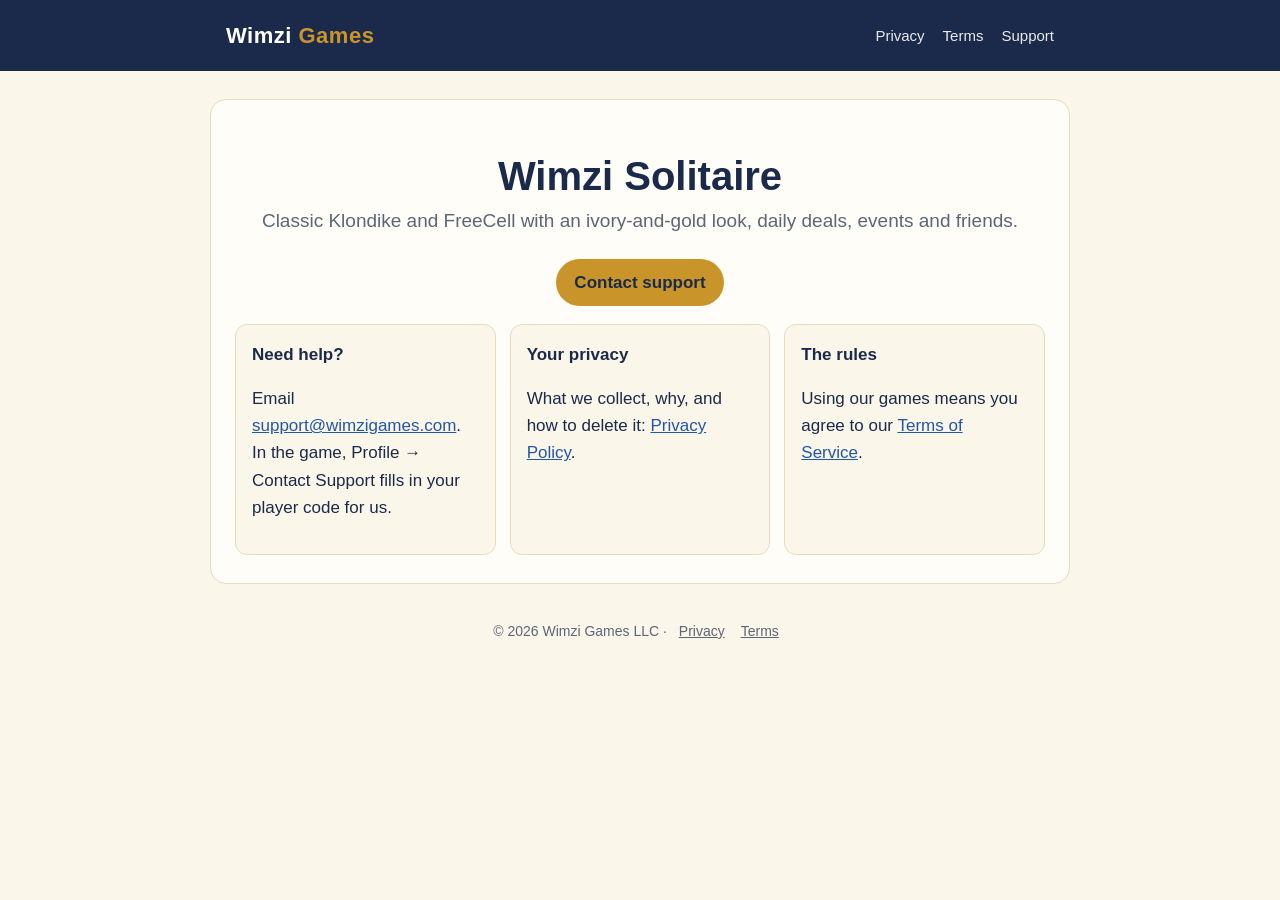
==== index.html @ 9286bd64 "Wimzi Games website" ====
<!doctype html>
<html lang="en">
<head>
<meta charset="utf-8">
<meta name="viewport" content="width=device-width, initial-scale=1">
<title>Wimzi Games</title>
<meta name="description" content="Wimzi Games makes relaxing, beautifully crafted mobile games, starting with Wimzi Solitaire.">
<link rel="stylesheet" href="/style.css">
</head>
<body>
<header><div class="wrap"><a class="brand" href="/">Wimzi <span>Games</span></a>
<nav><a href="/privacy/">Privacy</a><a href="/terms/">Terms</a><a href="mailto:support@wimzigames.com">Support</a></nav></div></header>
<main><div class="wrap">
<section class="hero">
<h1>Wimzi Solitaire</h1>
<p>Classic Klondike and FreeCell with an ivory-and-gold look, daily deals, events and friends.</p>
<a class="btn" href="mailto:support@wimzigames.com">Contact support</a>
</section>
<div class="cards">
<div class="card"><h3>Need help?</h3><p>Email <a href="mailto:support@wimzigames.com">support@wimzigames.com</a>. In the game, Profile &rarr; Contact Support fills in your player code for us.</p></div>
<div class="card"><h3>Your privacy</h3><p>What we collect, why, and how to delete it: <a href="/privacy/">Privacy Policy</a>.</p></div>
<div class="card"><h3>The rules</h3><p>Using our games means you agree to our <a href="/terms/">Terms of Service</a>.</p></div>
</div>
</div></main>
<footer>&copy; <span id="y">2026</span> Wimzi Games LLC &middot; <a href="/privacy/">Privacy</a><a href="/terms/">Terms</a></footer>
<script>document.getElementById('y').textContent=new Date().getFullYear()</script>
</body>
</html>
---- style.css ----
:root{--ivory:#fbf6ea;--card:#fffdf7;--navy:#1b2a4a;--gold:#c9952b;--muted:#5d6577;--line:#e7dcc2}
*{box-sizing:border-box}
body{margin:0;background:var(--ivory);color:var(--navy);font:17px/1.6 -apple-system,BlinkMacSystemFont,"Segoe UI",Roboto,Helvetica,Arial,sans-serif}
header{background:var(--navy);color:#fff;padding:18px 16px}
header .wrap{display:flex;align-items:center;justify-content:space-between;gap:12px;flex-wrap:wrap}
header a{color:#fff;text-decoration:none}
.brand{font-weight:800;font-size:22px;letter-spacing:.5px}
.brand span{color:var(--gold)}
nav a{margin-left:18px;font-size:15px;opacity:.9}
nav a:hover{opacity:1;text-decoration:underline}
.wrap{max-width:860px;margin:0 auto;padding:0 16px}
main .wrap{background:var(--card);border:1px solid var(--line);border-radius:16px;margin:28px auto;padding:28px 24px}
h1{font-size:32px;line-height:1.2;margin:0 0 6px}
h2{font-size:21px;margin:28px 0 8px;padding-top:12px;border-top:1px solid var(--line)}
h3{font-size:17px;margin:18px 0 4px}
.meta{color:var(--muted);font-size:14px;margin-bottom:18px}
a{color:#2456a6}
ul{padding-left:22px}
li{margin:4px 0}
.hero{text-align:center;padding:24px 0 8px}
.hero h1{font-size:40px}
.hero p{color:var(--muted);font-size:19px;margin:6px 0 22px}
.cards{display:grid;grid-template-columns:repeat(auto-fit,minmax(220px,1fr));gap:14px;margin-top:10px}
.card{border:1px solid var(--line);border-radius:12px;padding:16px;background:var(--ivory)}
.card h3{margin-top:0}
.btn{display:inline-block;background:var(--gold);color:var(--navy);font-weight:700;padding:10px 18px;border-radius:999px;text-decoration:none}
footer{text-align:center;color:var(--muted);font-size:14px;padding:8px 16px 32px}
footer a{color:var(--muted);margin:0 8px}
@media (max-width:560px){h1{font-size:26px}.hero h1{font-size:32px}nav a{margin:0 14px 0 0}main .wrap{padding:22px 16px;margin:16px 12px}}
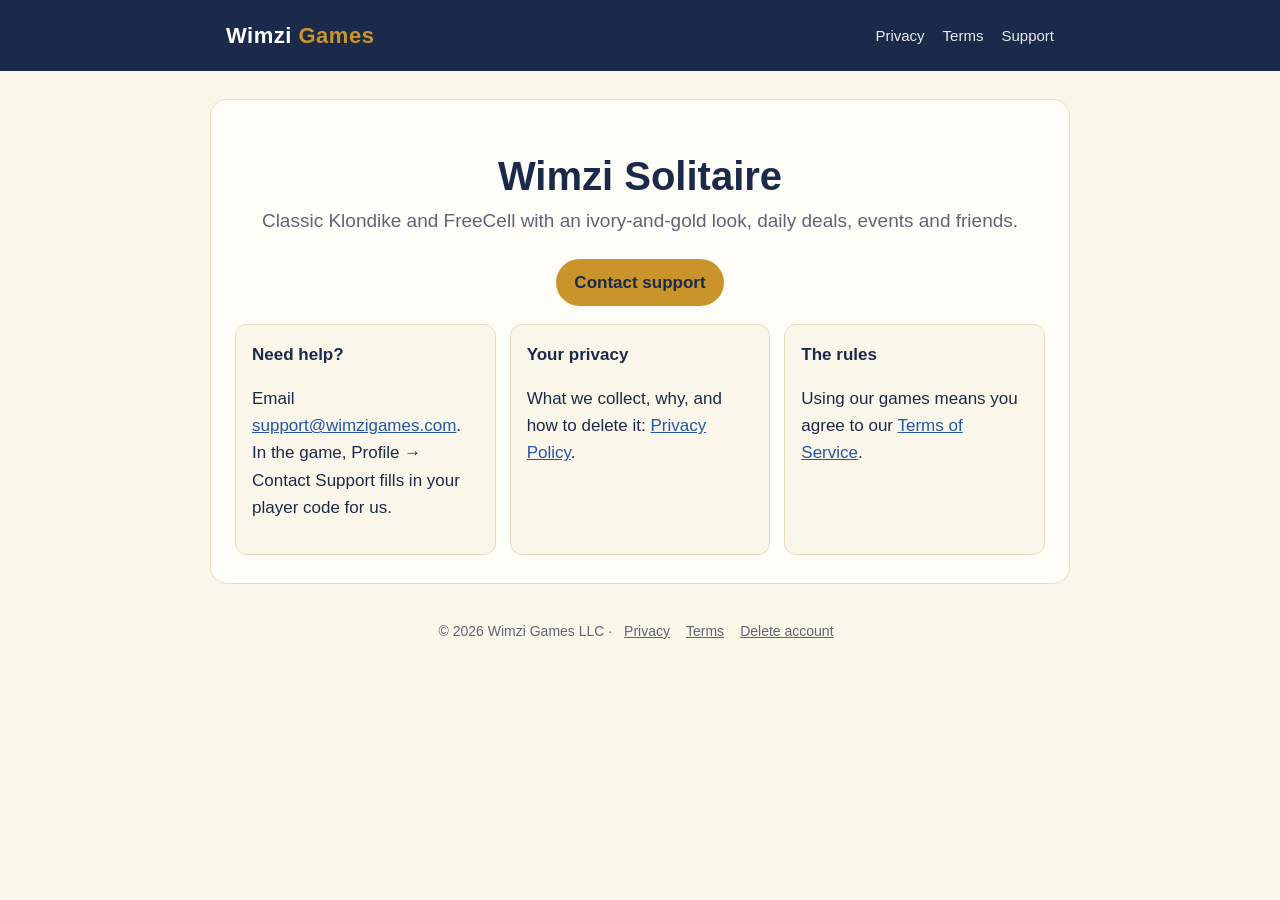
==== commit 4d8e0878: "Account deletion page; privacy policy update" ====
--- a/index.html
+++ b/index.html
@@ -22,7 +22,7 @@
 <div class="card"><h3>The rules</h3><p>Using our games means you agree to our <a href="/terms/">Terms of Service</a>.</p></div>
 </div>
 </div></main>
-<footer>&copy; <span id="y">2026</span> Wimzi Games LLC &middot; <a href="/privacy/">Privacy</a><a href="/terms/">Terms</a></footer>
+<footer>&copy; <span id="y">2026</span> Wimzi Games LLC &middot; <a href="/privacy/">Privacy</a><a href="/terms/">Terms</a><a href="/delete/">Delete account</a></footer>
 <script>document.getElementById('y').textContent=new Date().getFullYear()</script>
 </body>
 </html>
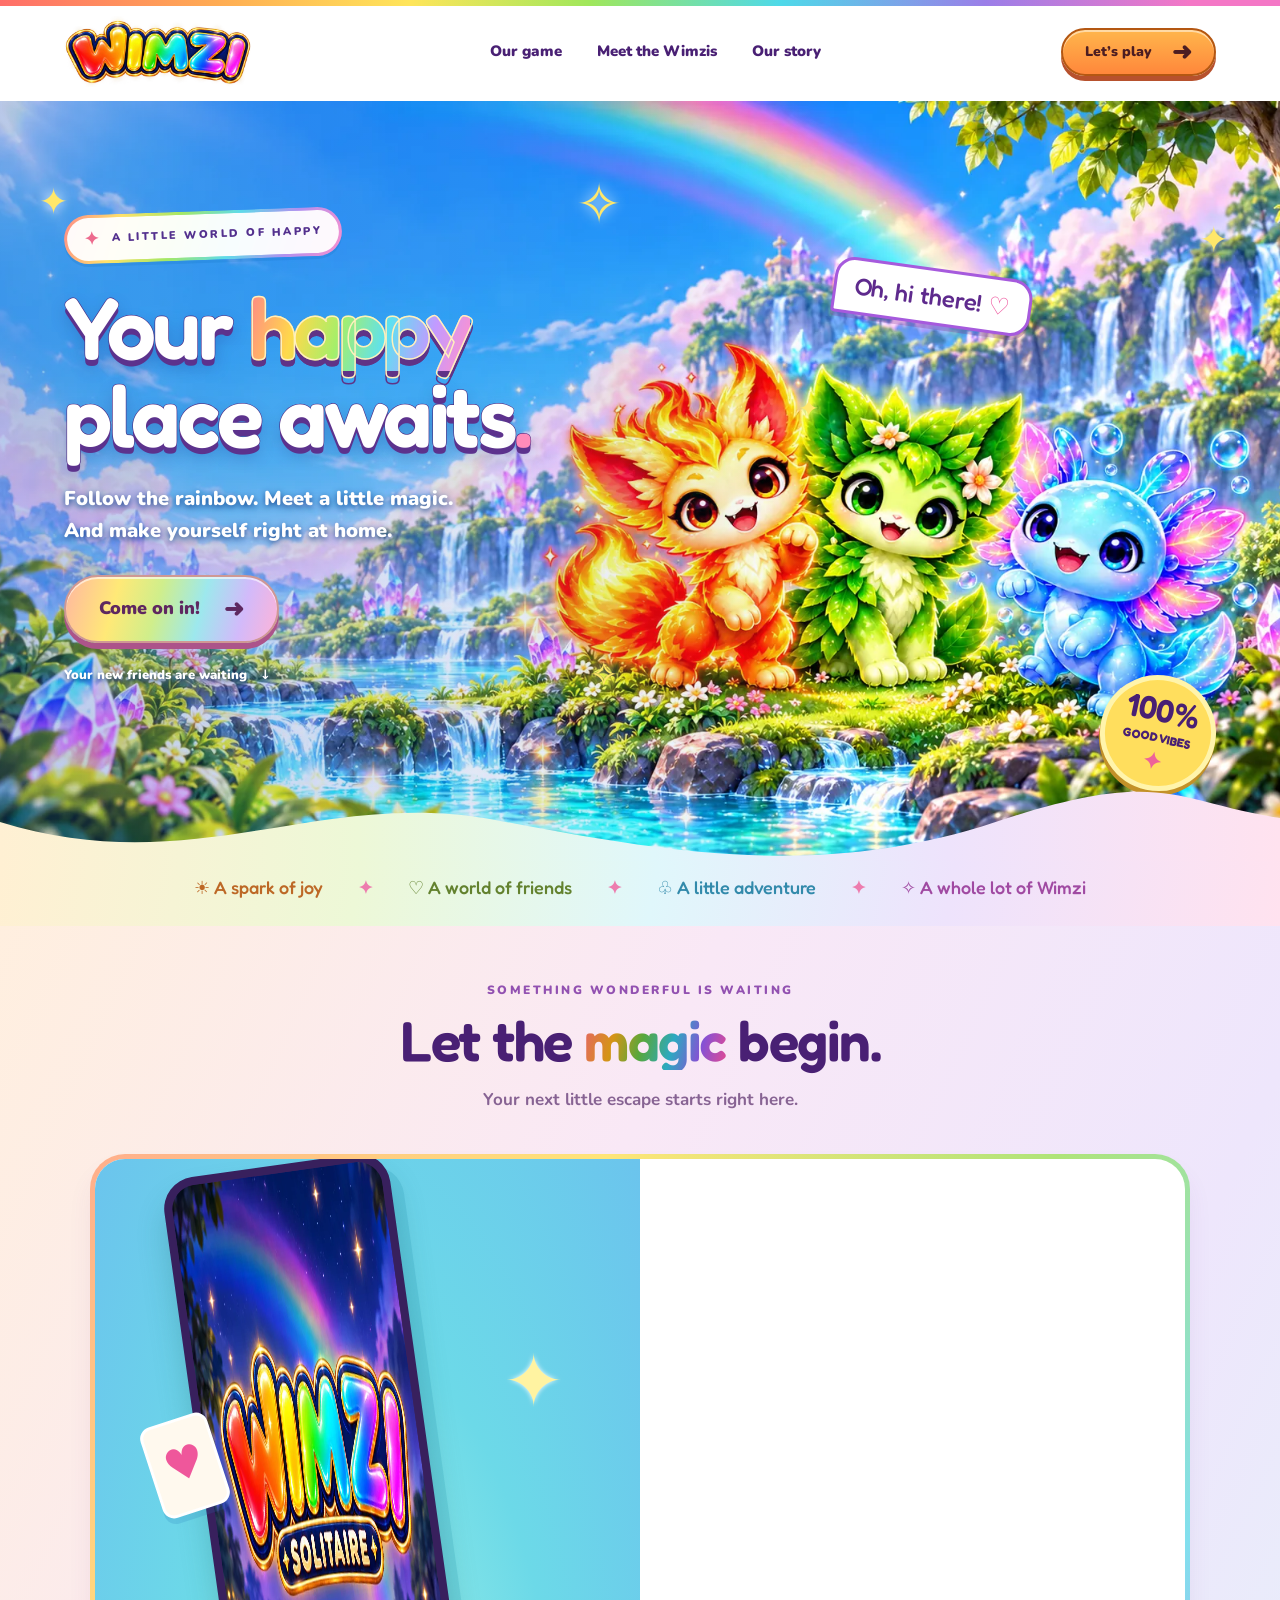
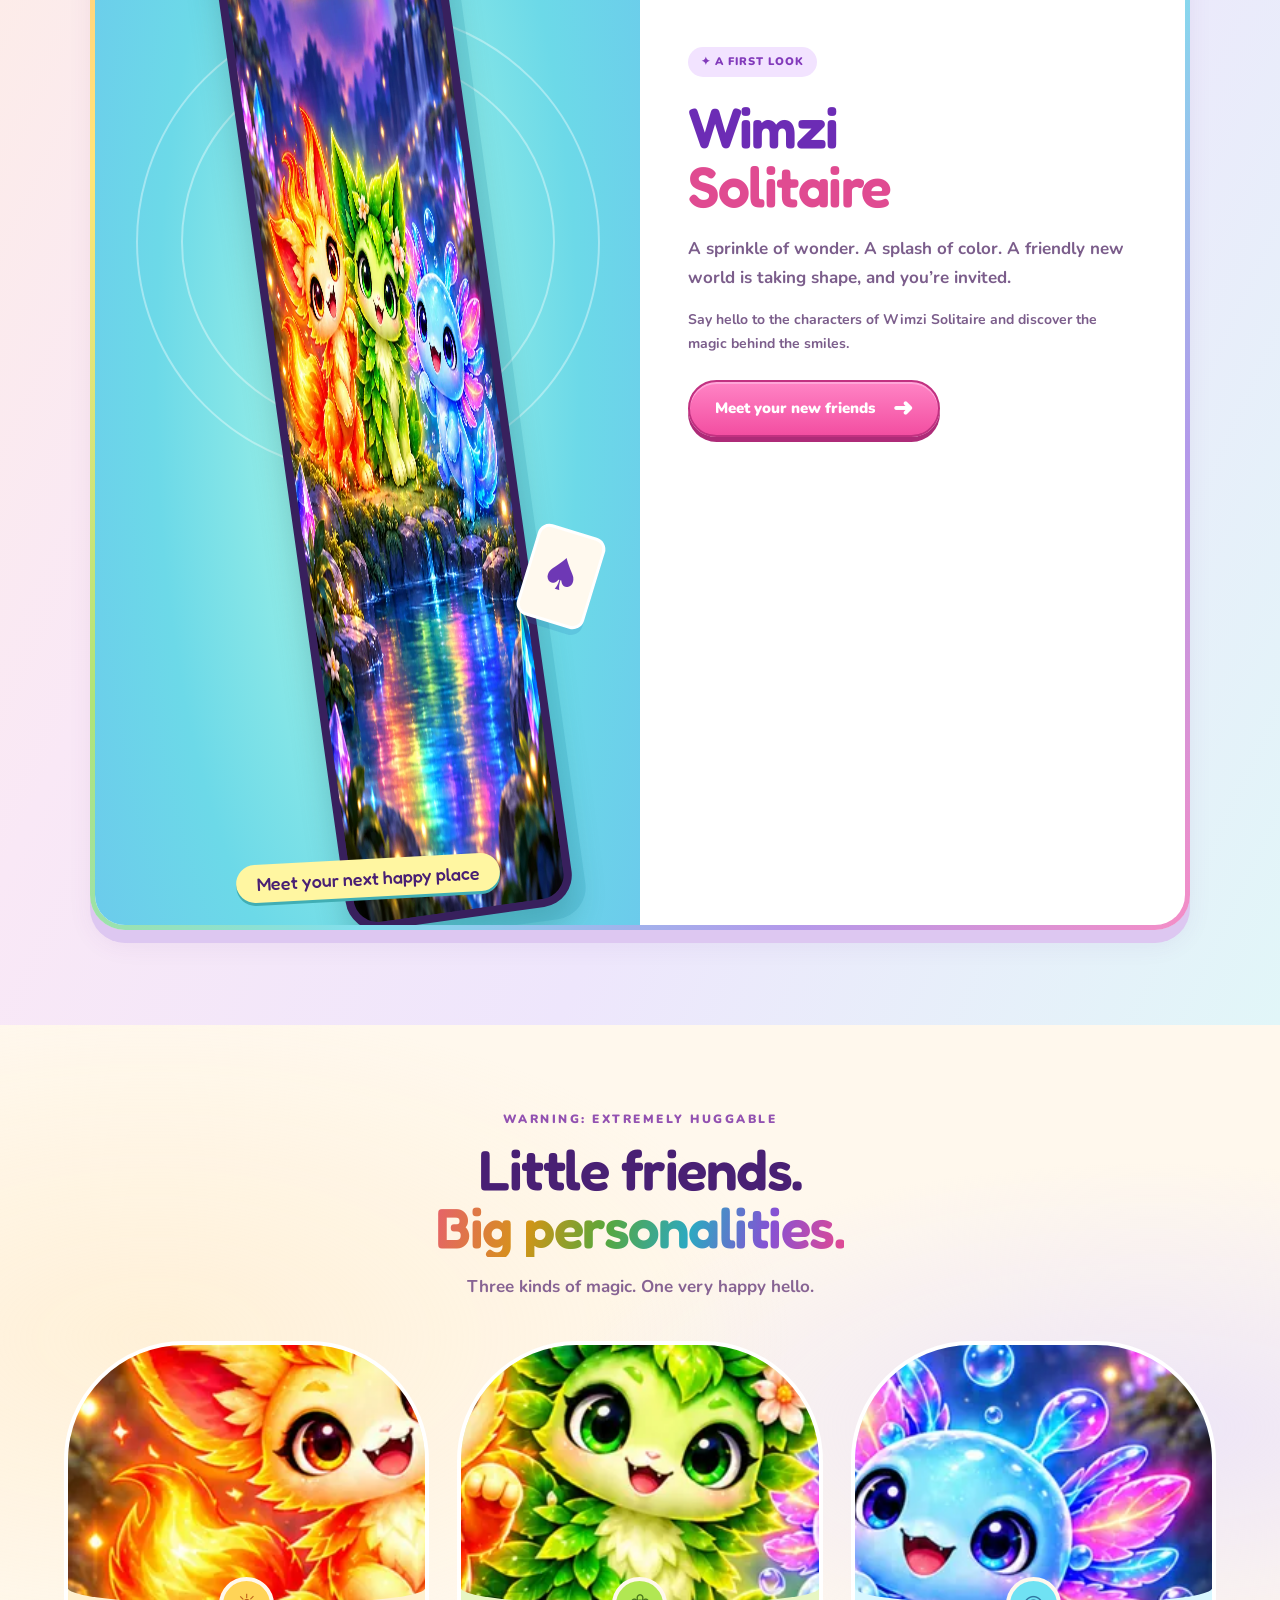
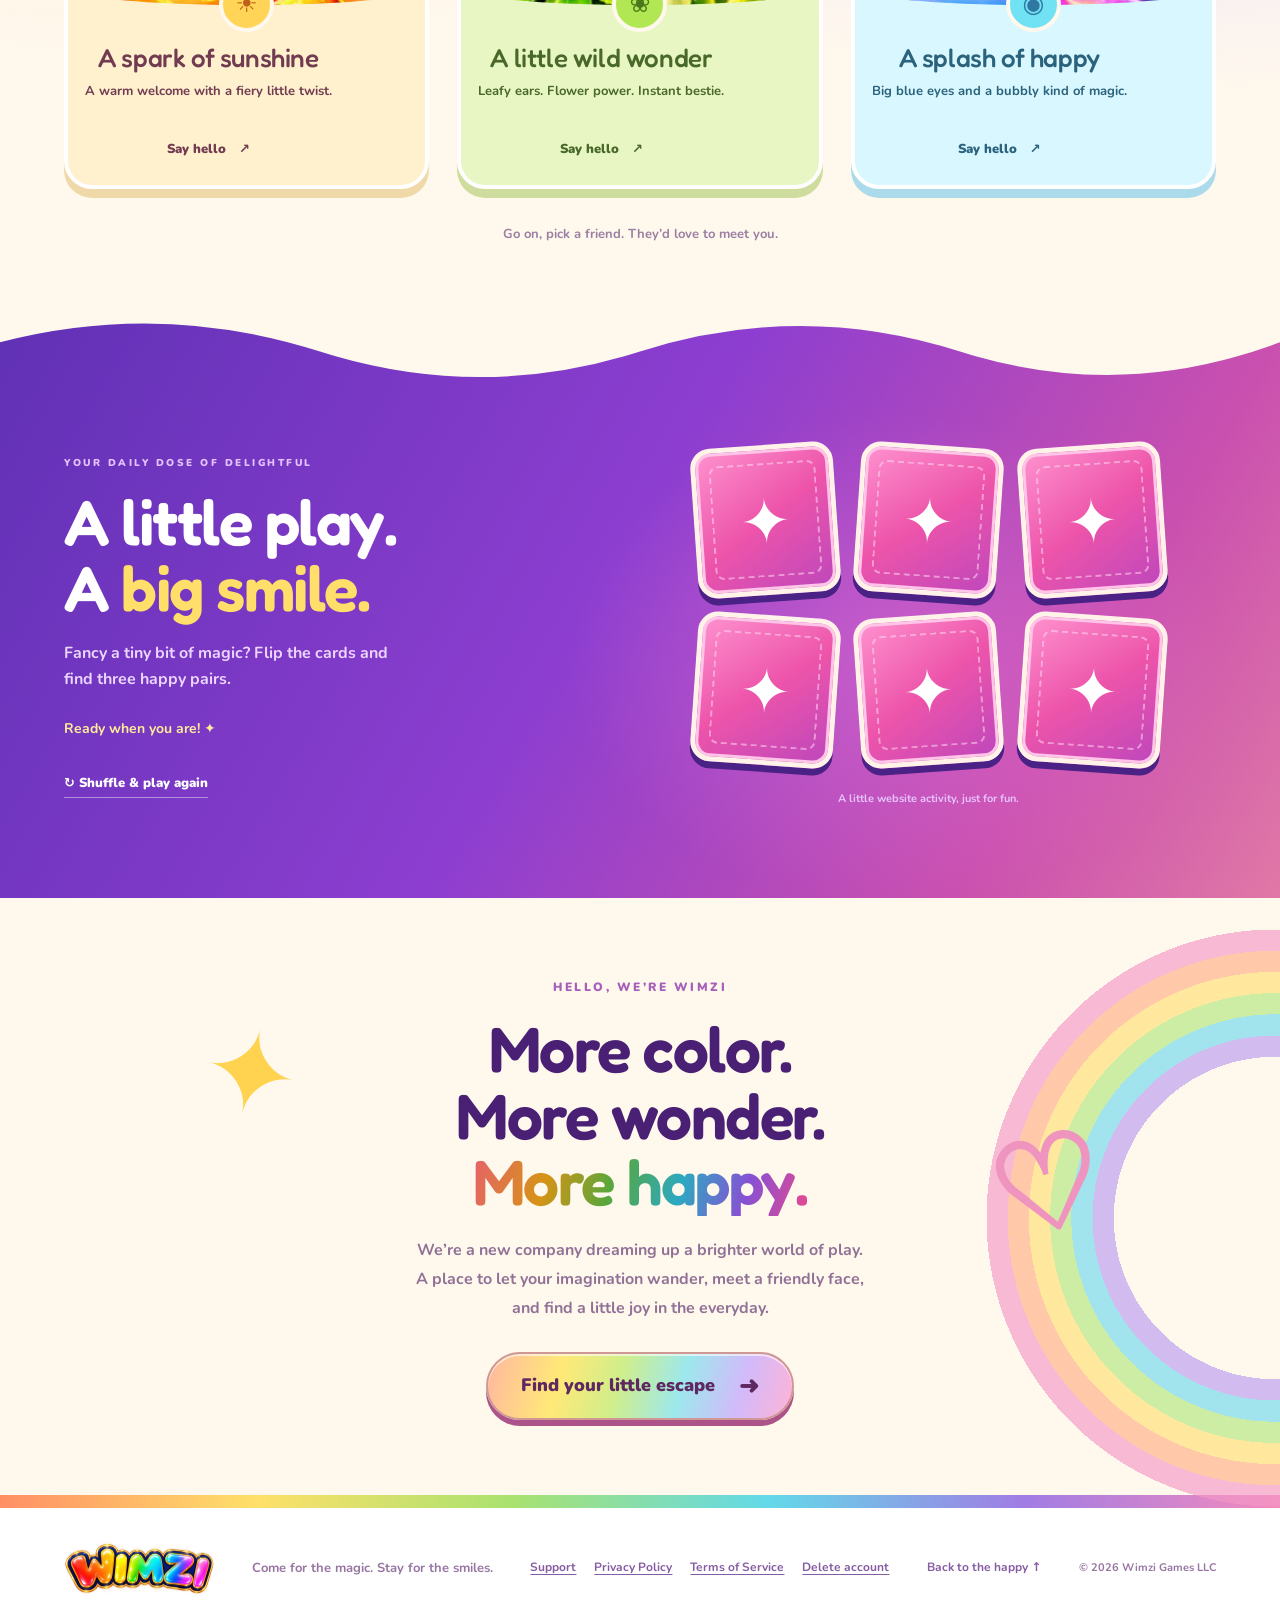
==== commit f5907941: "New Wimzi Games homepage design; legal pages restyled" ====
--- a/index.html
+++ b/index.html
@@ -1,28 +1,23 @@
 <!doctype html>
 <html lang="en">
 <head>
-<meta charset="utf-8">
-<meta name="viewport" content="width=device-width, initial-scale=1">
-<title>Wimzi Games</title>
-<meta name="description" content="Wimzi Games makes relaxing, beautifully crafted mobile games, starting with Wimzi Solitaire.">
-<link rel="stylesheet" href="/style.css">
+<meta charset="utf-8"><meta name="viewport" content="width=device-width, initial-scale=1"><meta name="theme-color" content="#5f29be"><meta name="description" content="Welcome to Wimzi. A colorful world of friendly faces, little wonders, and happy moments. Come meet the magic."><title>Wimzi Games — Your happy place awaits</title>
+<link rel="icon" href="/assets/favicon.svg" type="image/svg+xml"><link rel="apple-touch-icon" href="/assets/apple-touch-icon.png"><meta property="og:type" content="website"><meta property="og:site_name" content="Wimzi Games"><meta property="og:title" content="Wimzi Games — Your happy place awaits"><meta property="og:description" content="A colorful world of friendly faces, little wonders, and happy moments. Home of Wimzi Solitaire."><meta property="og:url" content="https://wimzigames.com/"><meta property="og:image" content="https://wimzigames.com/assets/og-image.jpg"><meta name="twitter:card" content="summary_large_image"><link rel="preload" as="image" href="/assets/wimzi-hero.webp" type="image/webp">
+<link rel="preconnect" href="https://fonts.googleapis.com"><link rel="preconnect" href="https://fonts.gstatic.com" crossorigin><link href="https://fonts.googleapis.com/css2?family=Fredoka:wght@400;500;600;700&family=Nunito:wght@400;600;700;800;900;1000&display=swap" rel="stylesheet">
+<link rel="stylesheet" href="/styles.css">
 </head>
 <body>
-<header><div class="wrap"><a class="brand" href="/">Wimzi <span>Games</span></a>
-<nav><a href="/privacy/">Privacy</a><a href="/terms/">Terms</a><a href="mailto:support@wimzigames.com">Support</a></nav></div></header>
-<main><div class="wrap">
-<section class="hero">
-<h1>Wimzi Solitaire</h1>
-<p>Classic Klondike and FreeCell with an ivory-and-gold look, daily deals, events and friends.</p>
-<a class="btn" href="mailto:support@wimzigames.com">Contact support</a>
-</section>
-<div class="cards">
-<div class="card"><h3>Need help?</h3><p>Email <a href="mailto:support@wimzigames.com">support@wimzigames.com</a>. In the game, Profile &rarr; Contact Support fills in your player code for us.</p></div>
-<div class="card"><h3>Your privacy</h3><p>What we collect, why, and how to delete it: <a href="/privacy/">Privacy Policy</a>.</p></div>
-<div class="card"><h3>The rules</h3><p>Using our games means you agree to our <a href="/terms/">Terms of Service</a>.</p></div>
-</div>
-</div></main>
-<footer>&copy; <span id="y">2026</span> Wimzi Games LLC &middot; <a href="/privacy/">Privacy</a><a href="/terms/">Terms</a><a href="/delete/">Delete account</a></footer>
-<script>document.getElementById('y').textContent=new Date().getFullYear()</script>
-</body>
-</html>
+<a class="skip" href="#main">Skip to the magic</a>
+<header><nav class="nav wrap" aria-label="Main navigation"><a href="/" class="logo" aria-label="Wimzi home"><picture><source srcset="/assets/wimzi-logo.webp" type="image/webp"><img src="/assets/wimzi-logo.png" alt="Wimzi" width="600" height="225"></picture></a><div class="nav-links"><a href="#game">Our game</a><a href="#friends">Meet the Wimzis</a><a href="#about">Our story</a></div><a href="#play" class="button nav-button">Let’s play <span aria-hidden="true">➜</span></a></nav></header>
+<main id="main">
+<section class="hero" aria-labelledby="hero-title"><div class="hero-world" aria-hidden="true"></div><div class="hero-shade" aria-hidden="true"></div><div class="stars" aria-hidden="true"><b>✦</b><b>✧</b><b>✦</b><b>✧</b><b>✦</b></div><div class="wrap hero-inner"><div class="hero-copy"><div class="eyebrow hero-eyebrow"><span aria-hidden="true">✦</span> A little world of happy</div><h1 id="hero-title">Your <span class="happy">happy</span><br>place awaits<span class="dot">.</span></h1><p>Follow the rainbow. Meet a little magic.<br>And make yourself right at home.</p><a href="#game" class="button sun-button">Come on in! <span aria-hidden="true">➜</span></a><a class="hero-secondary" href="#friends">Your new friends are waiting <span aria-hidden="true">↓</span></a></div><div class="hello-bubble" aria-hidden="true">Oh, hi there! <span>♡</span></div><div class="magic-badge" aria-hidden="true"><span>100%</span><small>GOOD VIBES</small><b>✦</b></div></div><svg class="hero-wave" viewBox="0 0 1440 90" preserveAspectRatio="none" aria-hidden="true"><defs><linearGradient id="wave-rainbow"><stop stop-color="#fff0d3"/><stop offset="28%" stop-color="#edf8d7"/><stop offset="51%" stop-color="#e0f7fb"/><stop offset="74%" stop-color="#eee3fc"/><stop offset="100%" stop-color="#ffe2ef"/></linearGradient></defs><path d="M0 40 C220 115 360 -5 560 38 S930 110 1120 40 S1320 15 1440 35 V90 H0Z" fill="url(#wave-rainbow)"/></svg></section>
+<div class="joy-strip" aria-hidden="true"><span>☀ A spark of joy</span><b>✦</b><span>♡ A world of friends</span><b>✦</b><span>♧ A little adventure</span><b>✦</b><span>✧ A whole lot of Wimzi</span></div>
+<section id="game" class="game-section"><div class="wrap"><div class="section-heading"><div class="eyebrow">Something wonderful is waiting</div><h2>Let the <span class="coral-text">magic</span> begin.</h2><p>Your next little escape starts right here.</p></div><article class="game-feature"><div class="game-scene"><div class="scene-spark" aria-hidden="true">✦</div><div class="phone"><picture><source srcset="/assets/wimzi-world.webp" type="image/webp"><img src="/assets/wimzi-world.jpg" alt="Wimzi Solitaire artwork with three colorful friends in a magical forest" width="760" height="1350" loading="lazy"></picture></div><span class="game-label">Meet your next happy place</span><span class="suit suit-heart" aria-hidden="true">♥</span><span class="suit suit-spade" aria-hidden="true">♠</span></div><div class="game-details"><span class="coming">✦ A first look</span><h3>Wimzi<br><span>Solitaire</span></h3><p>A sprinkle of wonder. A splash of color. A friendly new world is taking shape, and you’re invited.</p><p class="game-subtext">Say hello to the characters of Wimzi Solitaire and discover the magic behind the smiles.</p><a class="button berry-button" href="#friends">Meet your new friends <span aria-hidden="true">➜</span></a></div></article></div></section>
+<section id="friends" class="friends-section"><div class="wrap"><div class="section-heading"><div class="eyebrow">Warning: extremely huggable</div><h2>Little friends.<br><span class="pink-text">Big personalities.</span></h2><p>Three kinds of magic. One very happy hello.</p></div><div class="friend-grid"><button class="friend-card fire-card" data-friend="fire" aria-label="Meet the fiery friend"><span class="friend-art fire-art" role="img" aria-label="The smiling golden fire friend"></span><span class="friend-symbol" aria-hidden="true">☀</span><span class="friend-text"><strong>A spark of sunshine</strong><span>A warm welcome with a fiery little twist.</span><em>Say hello <b aria-hidden="true">↗</b></em></span></button><button class="friend-card leaf-card" data-friend="leaf" aria-label="Meet the leafy friend"><span class="friend-art leaf-art" role="img" aria-label="The green leaf friend with little flowers"></span><span class="friend-symbol" aria-hidden="true">❀</span><span class="friend-text"><strong>A little wild wonder</strong><span>Leafy ears. Flower power. Instant bestie.</span><em>Say hello <b aria-hidden="true">↗</b></em></span></button><button class="friend-card water-card" data-friend="water" aria-label="Meet the bubbly friend"><span class="friend-art water-art" role="img" aria-label="The blue water friend with shimmering fins"></span><span class="friend-symbol" aria-hidden="true">◉</span><span class="friend-text"><strong>A splash of happy</strong><span>Big blue eyes and a bubbly kind of magic.</span><em>Say hello <b aria-hidden="true">↗</b></em></span></button></div><p class="friend-hint">Go on, pick a friend. They’d love to meet you.</p></div></section>
+<section id="play" class="play-section"><svg class="top-wave" viewBox="0 0 1440 70" preserveAspectRatio="none" aria-hidden="true"><path d="M0 0H1440V25Q1260 90 1080 35T720 35T360 35T0 25Z" fill="#fff8ed"/></svg><div class="play-glow" aria-hidden="true"></div><div class="wrap play-layout"><div class="play-copy"><div class="eyebrow">Your daily dose of delightful</div><h2>A little play.<br>A <span>big smile.</span></h2><p>Fancy a tiny bit of magic? Flip the cards and find three happy pairs.</p><div class="game-status" role="status" aria-live="polite">Ready when you are! ✦</div><button class="reset" type="button">↻ Shuffle & play again</button></div><div class="matching-area"><div class="match-cards" aria-label="Six-card matching activity"></div><p class="demo-note">A little website activity, just for fun.</p></div></div></section>
+<section id="about" class="about-section"><div class="wrap about-inner"><span class="about-star" aria-hidden="true">✦</span><div class="eyebrow">Hello, we’re Wimzi</div><h2>More color.<br>More wonder.<br><span>More happy.</span></h2><p>We’re a new company dreaming up a brighter world of play.<br>A place to let your imagination wander, meet a friendly face,<br>and find a little joy in the everyday.</p><a class="button sun-button" href="#game">Find your little escape <span aria-hidden="true">➜</span></a><span class="about-heart" aria-hidden="true">♡</span></div><div class="rainbow-line" aria-hidden="true"></div></section>
+</main>
+<footer><div class="wrap footer-inner"><a href="/" class="logo" aria-label="Wimzi home"><picture><source srcset="/assets/wimzi-logo.webp" type="image/webp"><img src="/assets/wimzi-logo.png" alt="Wimzi" width="600" height="225"></picture></a><span>Come for the magic. Stay for the smiles.</span><nav class="footer-links" aria-label="Legal and support"><a href="mailto:support@wimzigames.com">Support</a><a href="/privacy/">Privacy Policy</a><a href="/terms/">Terms of Service</a><a href="/delete/">Delete account</a></nav><a href="#main">Back to the happy ↑</a><small>© <span id="year">2026</span> Wimzi Games LLC</small></div></footer>
+<dialog class="friend-dialog" aria-labelledby="dialog-title"><button class="dialog-close" aria-label="Close introduction">×</button><div class="dialog-art friend-art"></div><div class="dialog-content"><div class="eyebrow">You’ve made a new friend</div><h2 id="dialog-title"></h2><p class="dialog-description"></p><button class="button berry-button dialog-play">Let’s make a little magic <span aria-hidden="true">➜</span></button></div></dialog>
+<script src="/app.js"></script>
+</body></html>
--- a/styles.css
+++ b/styles.css
@@ -0,0 +1,29 @@
+:root{--purple:#492074;--violet:#7028cf;--pink:#eb479a;--cream:#fff8ed;--yellow:#ffe057;--font:'Nunito',system-ui,sans-serif;--display:'Fredoka','Arial Rounded MT Bold',sans-serif}*{box-sizing:border-box}html{scroll-behavior:smooth;scroll-padding-top:25px}body{margin:0;background:var(--cream);color:var(--purple);font:700 16px/1.65 var(--font)}button,a{-webkit-tap-highlight-color:transparent}button{font:inherit;cursor:pointer}a{color:inherit;text-decoration:none}img{display:block;max-width:100%}h1,h2,h3,p{margin:0}h1,h2,h3{font-family:var(--display);line-height:1.04;letter-spacing:-1.5px}h2{font-weight:600;font-size:clamp(40px,4.4vw,62px)}.wrap{width:min(1200px,90%);margin:auto}.skip{position:fixed;top:-100px;left:15px;z-index:99;padding:12px;background:#fff}.skip:focus{top:10px}header{background:white;position:relative;z-index:5;border-bottom:4px solid #ffffff70}.nav{height:91px;display:flex;align-items:center;justify-content:space-between;gap:25px}.logo{display:flex;align-items:baseline;font:700 42px/.9 var(--display);letter-spacing:-2.6px;transform:rotate(-4deg);-webkit-text-stroke:1px #64249a;filter:drop-shadow(0 3px 0 #ded1ee);white-space:nowrap}.logo span:nth-child(1){color:#ff7243;transform:rotate(-6deg)}.logo span:nth-child(2){color:#ffd538;transform:translateY(-2px)}.logo span:nth-child(3){color:#7ddc46}.logo span:nth-child(4){color:#2ecbe4;transform:rotate(5deg)}.logo span:nth-child(5){color:#f361c4;transform:rotate(9deg)}.logo i{font:24px var(--display);color:#ffd040;-webkit-text-stroke:0;margin-left:6px;align-self:start}.nav-links{display:flex;gap:35px;font-size:15px;font-weight:900}.nav-links a:hover{color:var(--pink)}.button{display:inline-flex;align-items:center;justify-content:center;gap:24px;border:2px solid #b45712;border-radius:100px;padding:16px 28px;background:linear-gradient(#ffb64c,#ff873b);color:#4c1d22;font-weight:1000;font-size:16px;box-shadow:0 5px 0 #b7512d,inset 0 2px 0 #ffffff80;transition:transform .2s,filter .2s}.button span{font-size:24px;line-height:1}.button:hover{transform:translateY(-3px);filter:brightness(1.06)}.nav-button{font-size:14px;padding:10px 22px;gap:20px}.hero{min-height:710px;height:min(760px,64vw);position:relative;background:#38b7e8;isolation:isolate;overflow:hidden}.hero-world{position:absolute;inset:0;background:url('/assets/wimzi-hero.jpg') center 53%/cover no-repeat;background-image:image-set(url('/assets/wimzi-hero.webp') type('image/webp'),url('/assets/wimzi-hero.jpg') type('image/jpeg'));z-index:-3}.hero-shade{position:absolute;inset:0;background:linear-gradient(90deg,#194cbf4d,transparent 65%);z-index:-2}.hero-inner{height:100%;position:relative;display:flex;align-items:center}.hero-copy{padding-bottom:65px;position:relative;z-index:1;max-width:660px}.eyebrow{text-transform:uppercase;letter-spacing:2.5px;font-size:12px;font-weight:1000;line-height:1.5}.hero-eyebrow{display:inline-flex;gap:10px;align-items:center;padding:8px 17px;border:2px solid #fff8;background:#fffc;color:#53308e;border-radius:99px;box-shadow:0 3px 0 #0868b42b;transform:rotate(-2deg);font-size:11px}.hero-eyebrow span{color:#ed6b8e;font-size:18px}.hero h1{font-size:clamp(63px,6.8vw,98px);color:white;font-weight:600;letter-spacing:-3.5px;margin:23px 0;line-height:1.02;-webkit-text-stroke:1.2px #522980;paint-order:stroke fill;text-shadow:0 6px 0 #5c328d,0 8px 16px #243f8e50}.hero h1 .happy{color:#ffe35a}.dot{color:#ff8bba}.hero p{font-size:20px;line-height:1.6;color:white;text-shadow:0 2px 6px #13458e;font-weight:900;margin:0 0 28px}.sun-button{background:linear-gradient(#fff18a,#ffd13b);border-color:#d38b2b;color:#5e2860;box-shadow:0 6px 0 #c67c2c,inset 0 2px 0 #fff8;font-size:18px;padding:17px 33px}.hero-secondary{display:block;width:fit-content;color:#fff;font-size:13px;font-weight:900;margin-top:22px;text-shadow:0 2px 4px #31538b}.hero-secondary span{margin-left:9px}.hero-wave{position:absolute;bottom:-1px;height:72px;width:100%;left:0}.hello-bubble{position:absolute;right:16%;top:22%;background:#fff;color:#5e2a8d;border:3px solid #a65add;border-radius:20px 20px 20px 4px;font:500 24px var(--display);padding:11px 18px;transform:rotate(8deg);box-shadow:0 4px 0 #823f9250}.hello-bubble span{color:#ed539c}.magic-badge{position:absolute;right:0;bottom:70px;width:116px;height:116px;border-radius:50%;background:#ffde5d;border:5px solid #fff4ab;display:flex;align-items:center;flex-direction:column;justify-content:center;transform:rotate(12deg);box-shadow:0 5px 0 #c39128;font-family:var(--display);line-height:1.1}.magic-badge span{font-size:32px;font-weight:600}.magic-badge small{font-size:12px;margin:4px 0}.magic-badge b{color:#ee6398;font-size:23px}.stars b{position:absolute;color:#ffe76a;line-height:1;text-shadow:0 0 14px #fff;animation:twinkle 3s ease-in-out infinite;font-size:36px}.stars b:nth-child(1){left:3%;top:11%}.stars b:nth-child(2){left:45%;top:10%;animation-delay:1s;font-size:55px}.stars b:nth-child(3){right:4%;top:16%;animation-delay:.6s}.stars b:nth-child(4){left:46%;bottom:22%;animation-delay:1.5s}.stars b:nth-child(5){right:36%;top:39%;font-size:25px}.joy-strip{display:flex;gap:35px;align-items:center;justify-content:center;flex-wrap:wrap;padding:15px 5% 28px;background:#f2e9ff;font:500 18px var(--display);color:#7441a7}.joy-strip b{color:#ed7cae}.game-section{background:#f2e9ff;padding:55px 0 95px}.section-heading{text-align:center;margin-bottom:40px}.section-heading .eyebrow{color:#9251b1;margin-bottom:12px}.section-heading h2{margin-bottom:16px}.section-heading p{color:#876393;font-size:17px}.coral-text{color:#eb6796}.pink-text{color:#dd3d91}.game-feature{display:grid;grid-template-columns:1fr 1fr;border:5px solid white;border-radius:35px;background:white;overflow:hidden;box-shadow:0 13px 0 #ddc7f1,0 16px 25px #703c8a12;max-width:1100px;margin:auto}.game-scene{min-height:530px;position:relative;background:radial-gradient(ellipse at 50% 60%,#affae5,#6cd9e8 55%,#6bc4ed);display:grid;place-items:center;overflow:hidden}.game-scene:before,.game-scene:after{content:'';position:absolute;width:460px;height:460px;border:2px solid #ffffff60;border-radius:50%}.game-scene:after{width:370px;height:370px}.phone{width:228px;background:#38205d;padding:8px;border-radius:32px;box-shadow:12px 14px 0 #1c8da42e,0 22px 30px #266d7150;transform:rotate(-8deg);z-index:1}.phone img{border-radius:25px}.scene-spark{position:absolute;right:14%;top:12%;color:#fff3a1;font-size:72px;z-index:2;text-shadow:0 0 5px #ffffff}.game-label{position:absolute;bottom:28px;left:50%;transform:translateX(-50%) rotate(-3deg);white-space:nowrap;background:#fff6a1;border-radius:20px;padding:8px 20px;font:500 18px var(--display);z-index:2;box-shadow:0 3px 0 #41aeb4}.suit{position:absolute;z-index:2;border-radius:12px;border:3px solid white;background:#fff9ee;display:grid;place-items:center;box-shadow:0 6px 0 #2477b430;width:70px;height:95px;font-size:45px}.suit-heart{left:10%;top:19%;color:#ef579b;transform:rotate(-18deg)}.suit-spade{right:8%;bottom:22%;color:#6e38b5;transform:rotate(17deg)}.game-details{padding:55px 48px;align-self:center}.coming{display:inline-block;background:#f2e3ff;color:#823abb;border-radius:99px;padding:6px 13px;text-transform:uppercase;font-size:11px;letter-spacing:1px;font-weight:1000}.game-details h3{font-size:57px;margin:20px 0;font-weight:600;color:#6c2cb5}.game-details h3 span{color:#e04b91}.game-details p{line-height:1.7;color:#7b5d8b;font-size:17px}.game-details .game-subtext{font-size:14px;margin:15px 0 24px;font-weight:700}.berry-button{background:linear-gradient(#ff84c5,#f34ea1);color:white;border-color:#c13181;box-shadow:0 5px 0 #ae2b78,inset 0 2px 0 #ffc9ed80;gap:18px;font-size:15px;padding:14px 25px}.friends-section{padding:85px 0 75px;background:var(--cream)}.friend-grid{display:grid;grid-template-columns:repeat(3,1fr);gap:28px}.friend-card{position:relative;border:4px solid #fff;border-radius:120px 120px 28px 28px;overflow:hidden;text-align:center;background:#fff0ce;padding:0 0 24px;box-shadow:0 9px 0 #f0d9a9;transition:transform .25s;display:flex;flex-direction:column;color:#713b50}.friend-card:hover{transform:translateY(-9px) rotate(-2deg)}.leaf-card{background:#e7f6c3;color:#496829;box-shadow:0 9px 0 #cedd9d}.water-card{background:#d8f7ff;color:#2b637c;box-shadow:0 9px 0 #abdbea}.friend-art{display:block;height:260px;width:100%;background-image:url('/assets/wimzi-world.jpg');background-image:image-set(url('/assets/wimzi-world.webp') type('image/webp'),url('/assets/wimzi-world.jpg') type('image/jpeg'));background-size:310% auto;background-repeat:no-repeat;border-radius:110px 110px 60% 60%/110px 110px 20px 20px}.fire-art{background-position:0% 56%}.leaf-art{background-position:50% 56%}.water-art{background-position:100% 56%}.friend-symbol{width:55px;height:55px;display:grid;place-items:center;border-radius:50%;background:#ffd457;border:4px solid #fff8ed;position:relative;margin:-28px auto 12px;font-size:25px;color:#bf601a}.leaf-card .friend-symbol{background:#b1e753;color:#4b781d}.water-card .friend-symbol{background:#70e2f3;color:#3077a1}.friend-text{display:block;padding:0 17px}.friend-text strong{display:block;font:500 26px/1.1 var(--display);margin:0 0 10px;letter-spacing:-.4px}.friend-text>span{display:block;font-size:13px;line-height:1.5;min-height:40px}.friend-text em{font-size:13px;font-style:normal;display:block;margin-top:17px;font-weight:1000}.friend-text em b{padding-left:9px}.friend-hint{text-align:center;font-size:13px;color:#9c7fa2;margin-top:35px}.play-section{position:relative;background:linear-gradient(120deg,#6b30c0,#8b3ad8 55%,#b44dcb);isolation:isolate;overflow:hidden;padding:125px 0 90px;color:white}.top-wave{position:absolute;top:-1px;left:0;width:100%;height:65px}.play-glow{position:absolute;right:0;top:50px;width:60%;height:100%;background:radial-gradient(ellipse,#ef81e25e,transparent 60%);z-index:-1}.play-layout{display:grid;grid-template-columns:.85fr 1fr;gap:90px;align-items:center}.play-copy .eyebrow{color:#e4c2ff;font-size:10px}.play-copy h2{font-size:clamp(42px,5vw,65px);margin:18px 0}.play-copy h2 span{color:#ffdf69}.play-copy p{color:#ecd6ff;max-width:350px;font-size:16px}.game-status{min-height:51px;font-size:14px;color:#ffeb98;margin-top:25px;line-height:1.5;max-width:350px}.reset{border:0;border-bottom:1px solid #ffffff70;padding:3px 0;background:transparent;color:white;font-size:13px;font-weight:900}.match-cards{display:grid;grid-template-columns:repeat(3,1fr);gap:20px;max-width:470px;margin:auto}.card{height:150px;position:relative;border:5px solid #fff2e8;border-radius:20px;color:white;background:linear-gradient(145deg,#fe91ce,#ed54aa 50%,#be47bc);box-shadow:0 7px 0 #4a2185, inset 0 0 0 3px #ffc4e7;transition:transform .2s,background .2s;font:500 62px var(--display)}.card:before{content:'';position:absolute;inset:13px;border:2px dashed #ffd9f38a;border-radius:9px;pointer-events:none}.card:nth-child(even){transform:rotate(4deg)}.card:nth-child(odd){transform:rotate(-4deg)}.card:hover:not(:disabled){transform:translateY(-8px) rotate(0)}.card.revealed{background:#fff7e8;color:#dc4b90;box-shadow:0 7px 0 #4a2185,inset 0 0 0 3px #ffdda1}.card.matched{background:#d8f78a;color:#567c22;border-color:#f0ffcc;box-shadow:0 7px 0 #4a2185,inset 0 0 0 3px #aad15c}.card:disabled{cursor:default;opacity:1}.demo-note{color:#e7c3fc;text-align:center;font-size:11px;margin-top:25px}.about-section{text-align:center;position:relative;background:#fff8ed;padding:80px 0 0;overflow:hidden}.about-inner{position:relative;padding-bottom:75px}.about-inner .eyebrow{color:#a65fba}.about-inner h2{font-size:clamp(45px,5vw,72px);margin:20px 0}.about-inner h2 span{color:#ec639a}.about-inner p{font-size:16px;line-height:1.8;color:#917296;margin-bottom:30px}.about-star{position:absolute;left:12%;top:40px;font-size:115px;color:#ffd24f;transform:rotate(12deg);line-height:1}.about-heart{position:absolute;right:10%;top:145px;font-size:125px;font-family:var(--display);color:#ee94bf;transform:rotate(-14deg);line-height:1}.rainbow-line{height:9px;background:linear-gradient(90deg,#ff9258 0 18%,#ffe16c 18% 35%,#b4e66a 35% 52%,#67dced 52% 68%,#9d80e6 68% 84%,#f28fbd 84%)}footer{background:white}.footer-inner{display:flex;align-items:center;gap:30px;justify-content:space-between;padding:32px 0;flex-wrap:wrap}.footer-inner .logo{font-size:31px}.footer-inner>span{font-size:13px;color:#9876a2}.footer-inner>a:not(.logo){font-size:12px;color:#865ca2}.footer-inner small{font-size:11px;color:#9876a2}.friend-dialog{border:5px solid white;border-radius:30px;padding:0;background:#fff8ed;color:var(--purple);box-shadow:0 16px 60px #27104470;width:min(480px,90vw);max-height:90dvh;overflow:auto}.friend-dialog::backdrop{background:#281044a3;backdrop-filter:blur(5px)}.dialog-close{position:absolute;right:15px;top:12px;z-index:2;border:2px solid #d6bee9;border-radius:50%;background:white;color:#61318c;width:38px;height:38px;font-size:27px;line-height:1}.dialog-art{border-radius:25px 25px 0 0;height:250px;background-size:275% auto}.dialog-content{padding:27px;text-align:center}.dialog-content .eyebrow{font-size:9px}.dialog-content h2{font-size:34px;margin:12px 0}.dialog-content p{font-size:15px;color:#8b6899;margin-bottom:22px}a:focus-visible,button:focus-visible{outline:4px solid #f49b2c;outline-offset:5px}@keyframes twinkle{0%,100%{opacity:.65;transform:scale(.85)}50%{opacity:1;transform:scale(1.15)}}@media(min-width:1600px){.hero-world{background-position:center 56%}}@media(max-width:1050px){.hero h1{font-size:77px}.hero-copy{max-width:550px}.hello-bubble{right:10%;top:19%}.magic-badge{right:1%;bottom:65px}.game-details{padding:35px}.game-scene{min-height:500px}.play-layout{gap:40px}.friend-grid{gap:15px}.friend-text strong{font-size:23px}.about-star{left:3%}.about-heart{right:2%}.nav-links{gap:23px}}@media(max-width:760px){.wrap{width:90%}.nav{height:78px;gap:12px}.nav .logo{font-size:36px}.nav-links{gap:16px;font-size:12px}.nav-links a:last-child{display:none}.nav-button{padding:9px 13px;font-size:12px;gap:9px}.nav-button span{font-size:18px}.hero{height:870px;min-height:0}.hero-world{background-size:auto 80%;background-position:68% bottom;background-color:#2aa5df}.hero-shade{background:linear-gradient(#239bd9 0,#239bd9ef 25%,#239bd900 48%)}.hero-inner{align-items:start}.hero-copy{padding:42px 0 0;width:100%;text-align:center;max-width:100%}.hero-eyebrow{font-size:10px;padding:6px 13px}.hero h1{font-size:clamp(54px,10vw,76px);letter-spacing:-2px;margin:18px 0}.hero p{font-size:17px;margin-bottom:22px}.hero-secondary{margin:18px auto 0}.hero .sun-button{font-size:16px;padding:14px 28px}.hello-bubble{top:auto;bottom:290px;right:6%;font-size:19px}.magic-badge{width:88px;height:88px;right:auto;left:1%;bottom:95px;border-width:4px}.magic-badge span{font-size:25px}.magic-badge small{font-size:9px}.magic-badge b{font-size:17px}.hero-wave{height:43px}.stars b:nth-child(2){left:85%;top:4%;font-size:35px}.stars b:nth-child(1){left:3%;top:29%;font-size:25px}.stars b:nth-child(3){display:none}.stars b:nth-child(4){left:7%;bottom:36%}.joy-strip{gap:10px 15px;display:grid;grid-template-columns:auto auto;font-size:15px;padding:15px 5% 25px;text-align:center}.joy-strip b{display:none}.game-section{padding:40px 0 65px}.section-heading{margin-bottom:30px}.section-heading .eyebrow{font-size:10px;letter-spacing:2px}.section-heading p{font-size:15px}h2{font-size:43px}.game-feature{grid-template-columns:1fr;border-width:4px;border-radius:28px}.game-scene{min-height:450px}.phone{width:210px}.suit-heart{left:9%}.suit-spade{right:9%}.game-details{padding:32px}.game-details h3{font-size:50px}.game-details h3 br{display:none}.game-details h3 span{display:block}.game-details p{font-size:16px}.friends-section{padding:60px 0 50px}.friend-grid{grid-template-columns:1fr;gap:28px;max-width:380px;margin:auto}.friend-card{border-radius:120px 120px 28px 28px}.friend-art{height:285px;background-size:310% auto}.friend-text strong{font-size:28px}.friend-text>span{font-size:14px;min-height:0}.play-section{padding:100px 0 60px}.play-layout{grid-template-columns:1fr;gap:35px;text-align:center}.play-copy p,.game-status{margin-left:auto;margin-right:auto}.play-copy .eyebrow{font-size:9px}.play-copy h2{font-size:53px}.game-status{min-height:42px;margin-top:18px}.match-cards{max-width:400px;gap:14px}.card{height:140px;font-size:54px}.about-section{padding-top:60px}.about-inner{padding-bottom:60px}.about-inner p{font-size:14px;max-width:350px;margin:0 auto 27px}.about-inner p br{display:none}.about-star{font-size:60px;left:-2%;top:0}.about-heart{font-size:65px;right:0;top:180px;opacity:.6}.about-inner h2{font-size:55px}.footer-inner{gap:20px;justify-content:center;padding:28px 0;text-align:center}.footer-inner>span{width:100%;order:2}.footer-inner small{order:3}.friend-dialog .friend-art{height:250px;background-size:275% auto}}@media(max-width:390px){.nav-links{gap:11px;font-size:11px}.nav .logo{font-size:32px}.nav-button{font-size:11px;padding:8px 10px}.nav-button span{display:none}.hero h1{font-size:55px}.hero{height:820px}.hero-world{background-size:auto 76%}.hello-bubble{bottom:270px}.card{height:119px}.game-details{padding:27px}.berry-button{padding:13px 20px;font-size:14px}.about-heart{right:-5%}}@media(prefers-reduced-motion:reduce){html{scroll-behavior:auto}*{animation:none!important;transition:none!important}}
+@media(max-width:760px){.nav-links a:first-child{display:none}.nav-links{white-space:nowrap}.nav-button{white-space:nowrap}.hero-world{background-size:auto 440px;background-position:100% bottom;background-color:#239bd9}.hero-shade{background:linear-gradient(#239bd900 0,#239bd900 43%,#239bd9 46%,#239bd900 57%)}.hello-bubble{display:none}.magic-badge{bottom:65px;width:76px;height:76px;left:0}.magic-badge span{font-size:22px}.magic-badge small{font-size:8px}.magic-badge b{font-size:14px}}
+@media(max-width:390px){.hero-world{background-size:auto 415px;background-position:100% bottom}.nav-button span{display:inline}}
+@media(max-width:760px){.hero-shade{background:linear-gradient(#239bd9 0%,#239bd9 49%,#239bd900 65%)}}
+.logo{display:block;width:187px;line-height:1;letter-spacing:normal;transform:none;filter:none;-webkit-text-stroke:0;flex-shrink:0}.logo img{width:100%;height:auto}.footer-inner .logo{width:150px}
+@media(max-width:760px){.nav .logo{width:124px}.nav-links{font-size:11px;letter-spacing:-.2px}.nav-button{font-size:11px;padding:9px 12px;gap:7px}.nav-button span{font-size:17px}.nav{gap:12px}.footer-inner .logo{width:145px}}
+@media(max-width:360px){.nav .logo{width:110px}.nav-links{font-size:10px}.nav-button{padding:9px 10px}.nav-button span{display:none}}
+/* Carry the brand rainbow from the wordmark through the whole world. */
+header:before{content:'';display:block;height:6px;background:linear-gradient(90deg,#ff6e69,#ffac53 17%,#ffe55a 32%,#a0e75b 46%,#4ed9e9 61%,#9b7ee8 77%,#f477c6 93%)}
+.hero .happy,.coral-text,.pink-text,.about-inner h2 span{display:inline-block;background:linear-gradient(105deg,#ff8a85 2%,#ffd94b 23%,#a6ef69 42%,#5de1f1 62%,#c29aff 81%,#ff91ce 98%);background-clip:text;-webkit-background-clip:text;-webkit-text-fill-color:transparent}
+.hero .happy{text-shadow:none;-webkit-text-stroke:1.5px #fff0bc;filter:drop-shadow(0 6px 0 #603386)}
+.coral-text,.pink-text,.about-inner h2 span{background-image:linear-gradient(105deg,#e56565 2%,#d59416 23%,#58a73b 42%,#2ca9c1 62%,#8651d4 81%,#dc4a97 98%)}
+.hero-eyebrow{border-color:transparent;background:linear-gradient(#fffffff2,#fffffff2) padding-box,linear-gradient(110deg,#ff8b89,#ffe269,#a5e864,#5edbe9,#b190ef,#f890ce) border-box;border-width:3px}
+.sun-button{background:linear-gradient(105deg,#ffb7a0,#ffe977 24%,#d0ee8b 43%,#9de8ed 63%,#d2bafa 82%,#ffb3d7);border-color:#cf9894;box-shadow:0 6px 0 #ac548a,inset 0 2px 0 #fff9}
+.joy-strip{background:linear-gradient(100deg,#fff0d3,#edf8d7 28%,#e0f7fb 51%,#eee3fc 74%,#ffe2ef)}
+.joy-strip span:nth-of-type(1){color:#bd6826}.joy-strip span:nth-of-type(2){color:#63822f}.joy-strip span:nth-of-type(3){color:#328aab}.joy-strip span:nth-of-type(4){color:#a04aa2}
+.game-section{background:linear-gradient(115deg,#ffefdf,#f9e8f6 35%,#eee6fc 65%,#e1f6f8)}
+.game-feature{border-color:transparent;background:linear-gradient(white,white) padding-box,linear-gradient(130deg,#ffae8c,#ffe578 23%,#afe479 43%,#82dfee 63%,#b399ea 82%,#f58dc6) border-box}
+.friends-section{background:radial-gradient(ellipse at 12% 35%,#ffe7bd70,transparent 40%),radial-gradient(ellipse at 90% 45%,#dfd6ff90,transparent 38%),var(--cream)}
+.play-section{background:linear-gradient(120deg,#6031b5,#8d3ed0 47%,#ca50af 80%,#e078a6)}
+.about-section:before{content:'';position:absolute;width:600px;height:600px;right:-295px;top:20px;border-radius:50%;opacity:.65;background:radial-gradient(circle,transparent 0 38%,#ba9bf0 38% 43%,#6fd8ee 43% 48%,#b1e77c 48% 53%,#ffe073 53% 58%,#ffb085 58% 63%,#f397c5 63% 68%,transparent 68%)}
+.rainbow-line{height:13px;background:linear-gradient(90deg,#ff8f65,#ffe06a 20%,#a9e26f 40%,#63d9e9 60%,#a17ce4 80%,#f48bbd)}
+@media(max-width:760px){.about-section:before{width:360px;height:360px;right:-245px;top:140px;opacity:.5}.hero .happy{-webkit-text-stroke:1px #fff3bf;filter:drop-shadow(0 4px 0 #603386)}}
+
+/* Footer legal + support links (store requirement: privacy, terms, support, account deletion) */
+.footer-links{display:flex;gap:18px;flex-wrap:wrap;justify-content:center;font-size:12px}
+.footer-links a{color:#865ca2;text-decoration:underline;text-underline-offset:3px}
+.footer-links a:hover{color:var(--pink)}
+@media(max-width:760px){.footer-links{width:100%;order:1}}
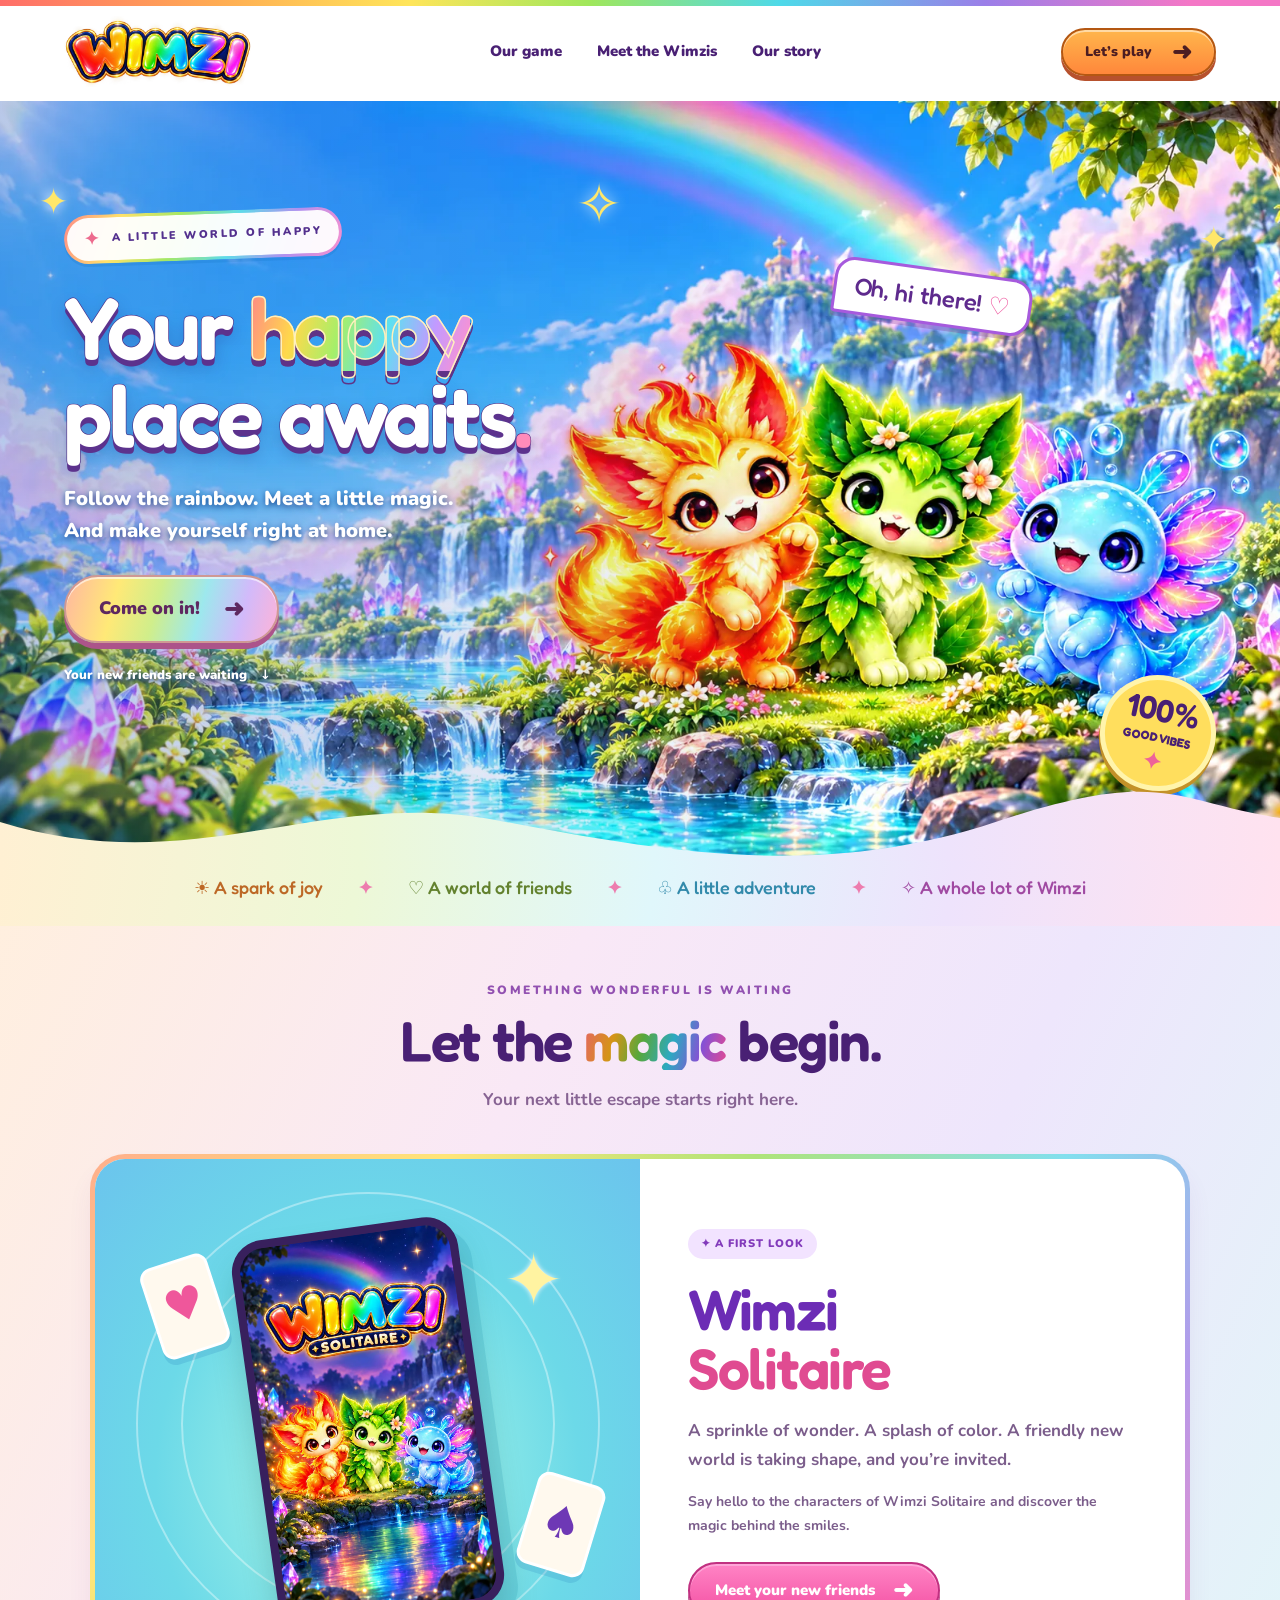
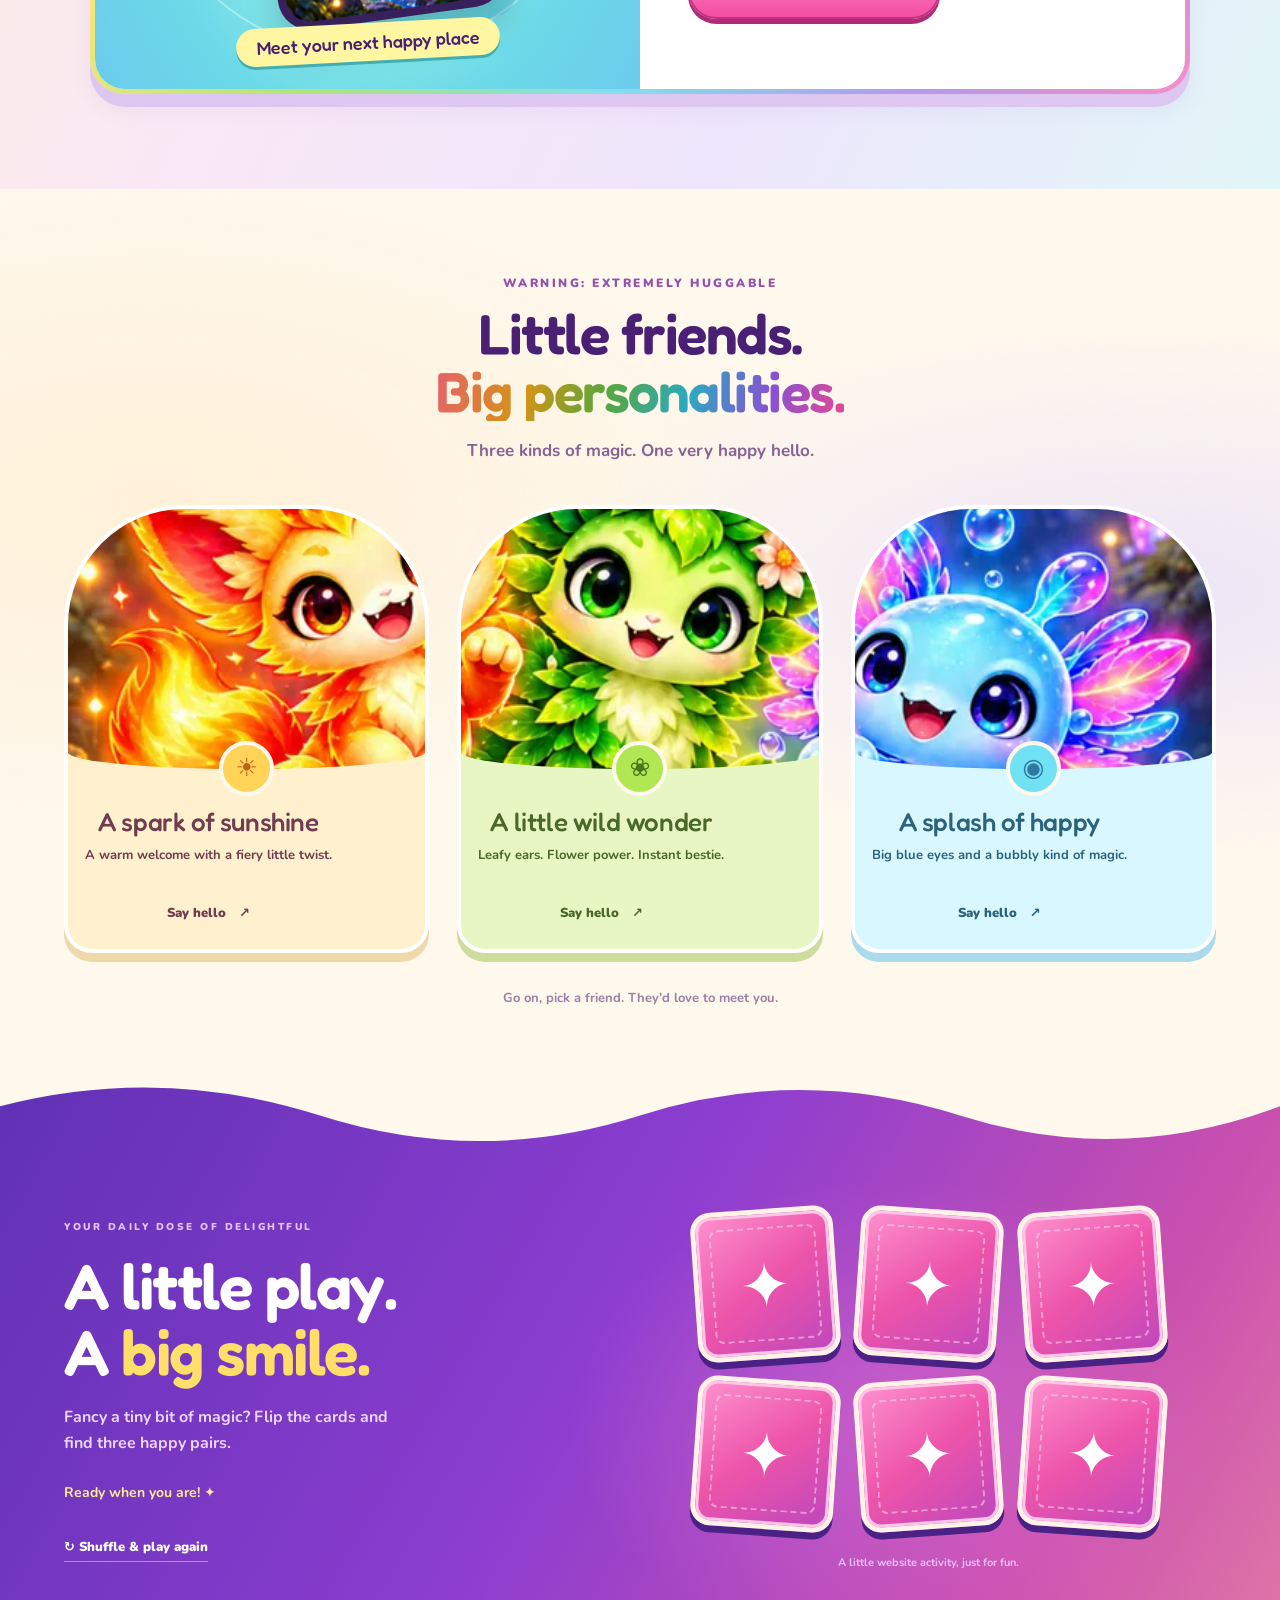
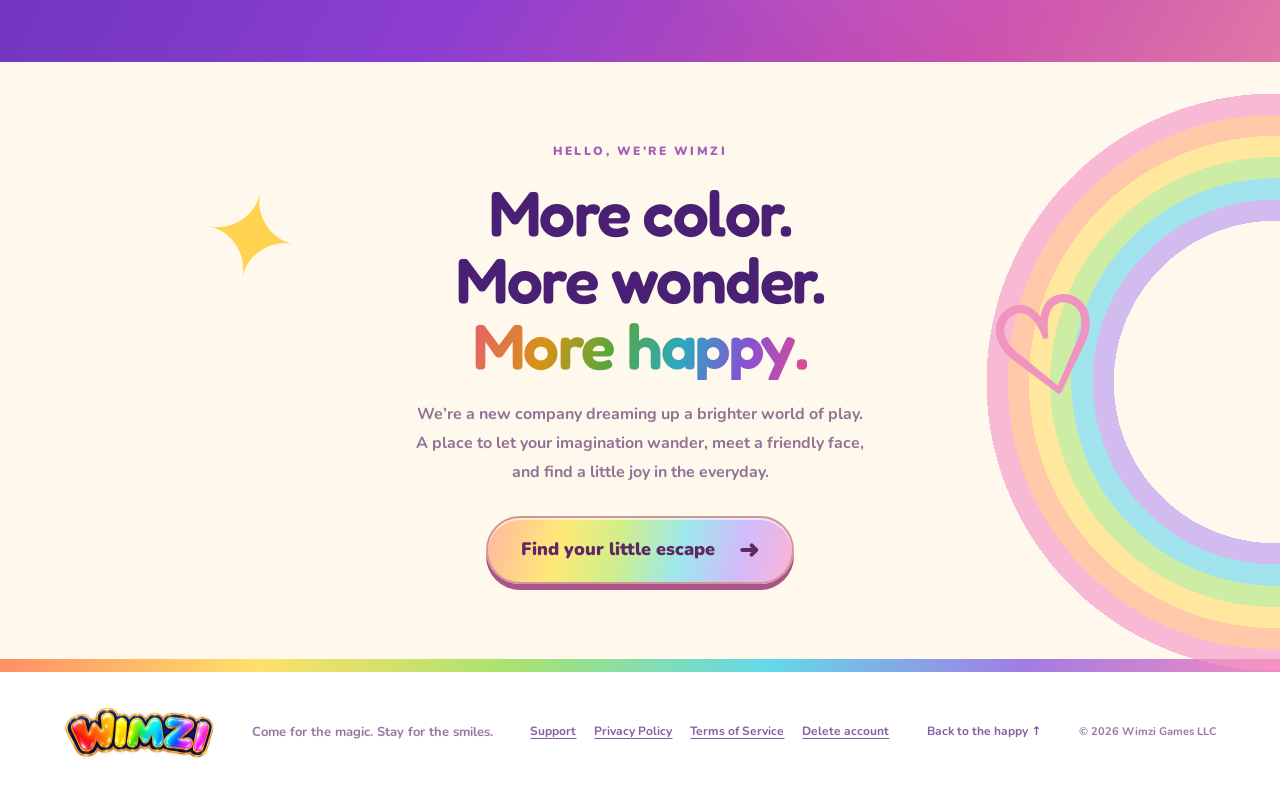
==== commit 83a6e1a3: "Add files via upload" ====
--- a/index.html
+++ b/index.html
@@ -1,7 +1,8 @@
 <!doctype html>
 <html lang="en">
 <head>
-<meta charset="utf-8"><meta name="viewport" content="width=device-width, initial-scale=1"><meta name="theme-color" content="#5f29be"><meta name="description" content="Welcome to Wimzi. A colorful world of friendly faces, little wonders, and happy moments. Come meet the magic."><title>Wimzi Games — Your happy place awaits</title>
+<meta charset="utf-8"><meta name="viewport" content="width=device-width, initial-scale=1">
+<link rel="canonical" href="https://wimzigames.com/"><meta name="theme-color" content="#5f29be"><meta name="description" content="Welcome to Wimzi. A colorful world of friendly faces, little wonders, and happy moments. Come meet the magic."><title>Wimzi Games — Your happy place awaits</title>
 <link rel="icon" href="/assets/favicon.svg" type="image/svg+xml"><link rel="apple-touch-icon" href="/assets/apple-touch-icon.png"><meta property="og:type" content="website"><meta property="og:site_name" content="Wimzi Games"><meta property="og:title" content="Wimzi Games — Your happy place awaits"><meta property="og:description" content="A colorful world of friendly faces, little wonders, and happy moments. Home of Wimzi Solitaire."><meta property="og:url" content="https://wimzigames.com/"><meta property="og:image" content="https://wimzigames.com/assets/og-image.jpg"><meta name="twitter:card" content="summary_large_image"><link rel="preload" as="image" href="/assets/wimzi-hero.webp" type="image/webp">
 <link rel="preconnect" href="https://fonts.googleapis.com"><link rel="preconnect" href="https://fonts.gstatic.com" crossorigin><link href="https://fonts.googleapis.com/css2?family=Fredoka:wght@400;500;600;700&family=Nunito:wght@400;600;700;800;900;1000&display=swap" rel="stylesheet">
 <link rel="stylesheet" href="/styles.css">
--- a/styles.css
+++ b/styles.css
@@ -27,3 +27,12 @@
 .footer-links a{color:#865ca2;text-decoration:underline;text-underline-offset:3px}
 .footer-links a:hover{color:var(--pink)}
 @media(max-width:760px){.footer-links{width:100%;order:1}}
+
+/* Phone mockup in "Let the magic begin" — adjust here:
+   --phone-width   how wide the phone is (the height follows the artwork, never stretched)
+   --phone-tilt    rotation; 0deg = straight
+   --phone-mobile-width  width on phones */
+:root{--phone-width:228px;--phone-tilt:-8deg;--phone-mobile-width:210px}
+.phone{width:var(--phone-width);transform:rotate(var(--phone-tilt))}
+.phone img{width:100%;height:auto;aspect-ratio:760/1350}
+@media(max-width:760px){.phone{width:var(--phone-mobile-width)}}
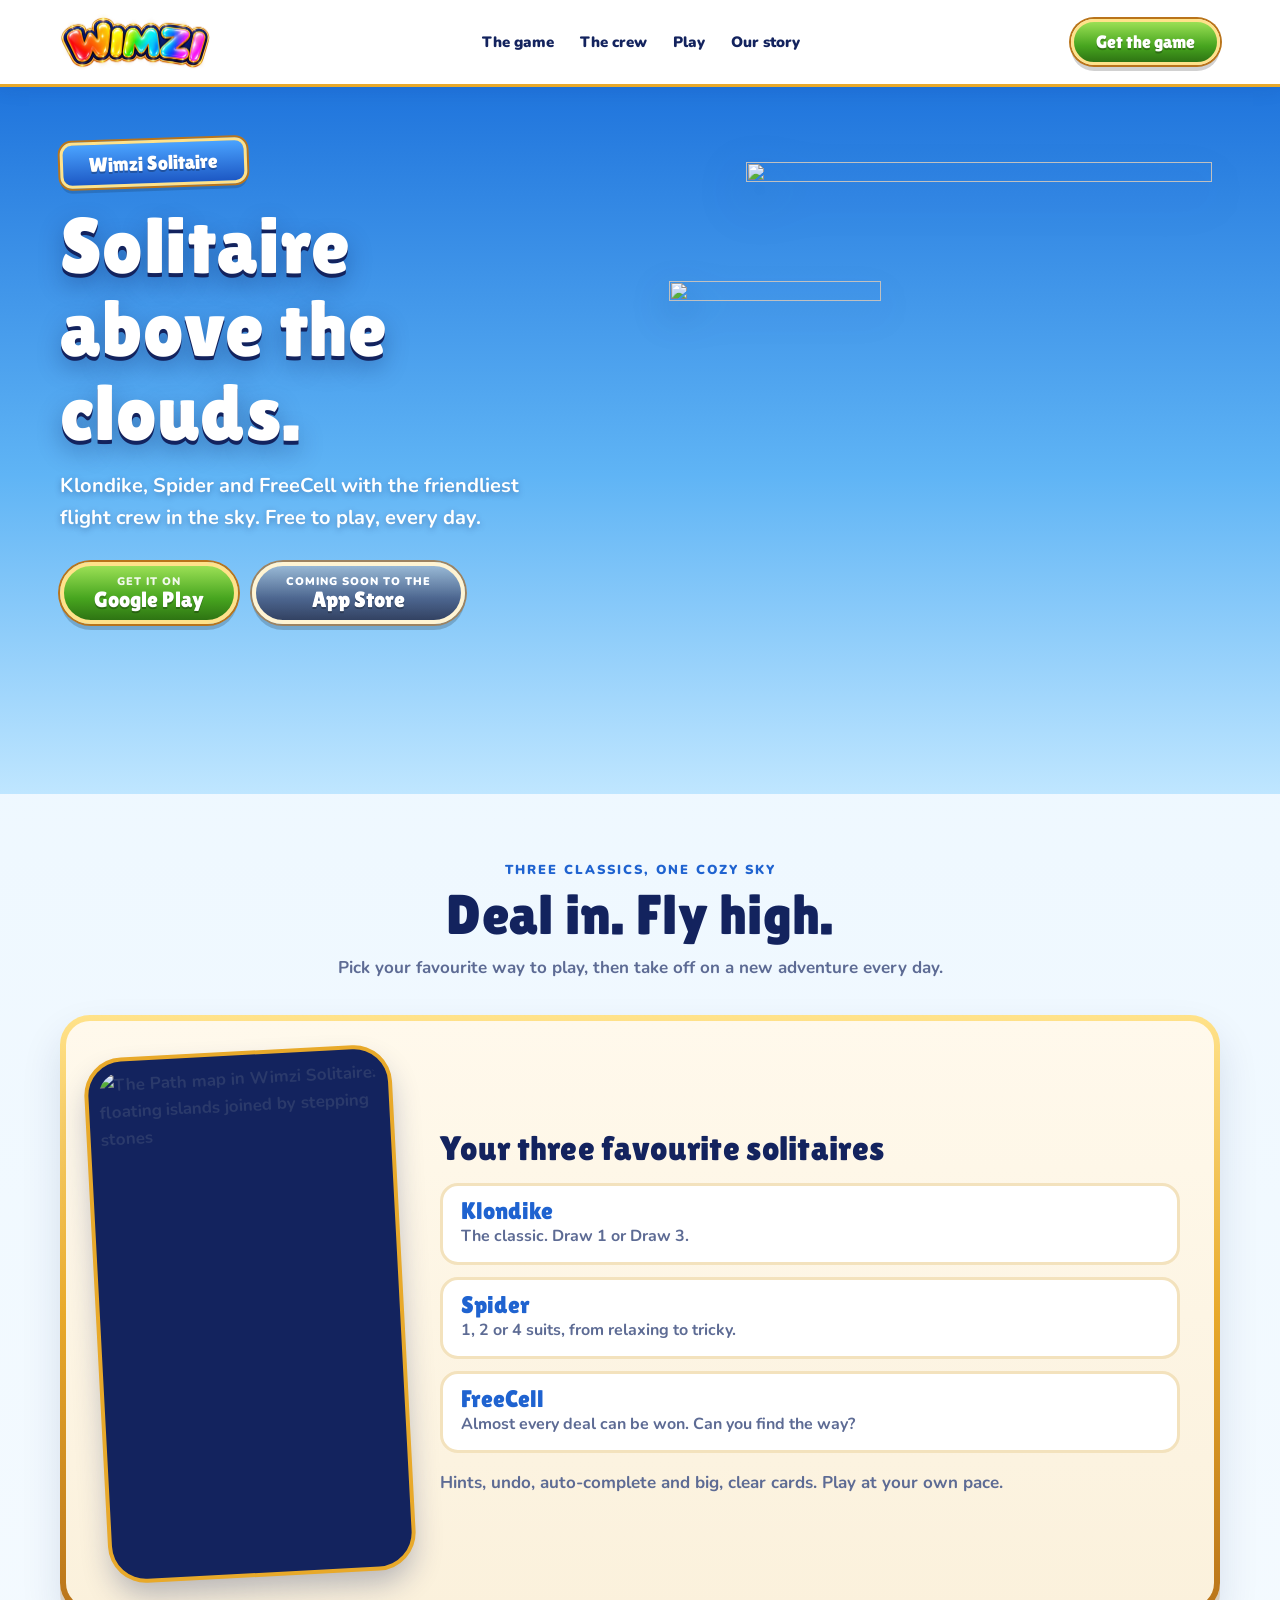
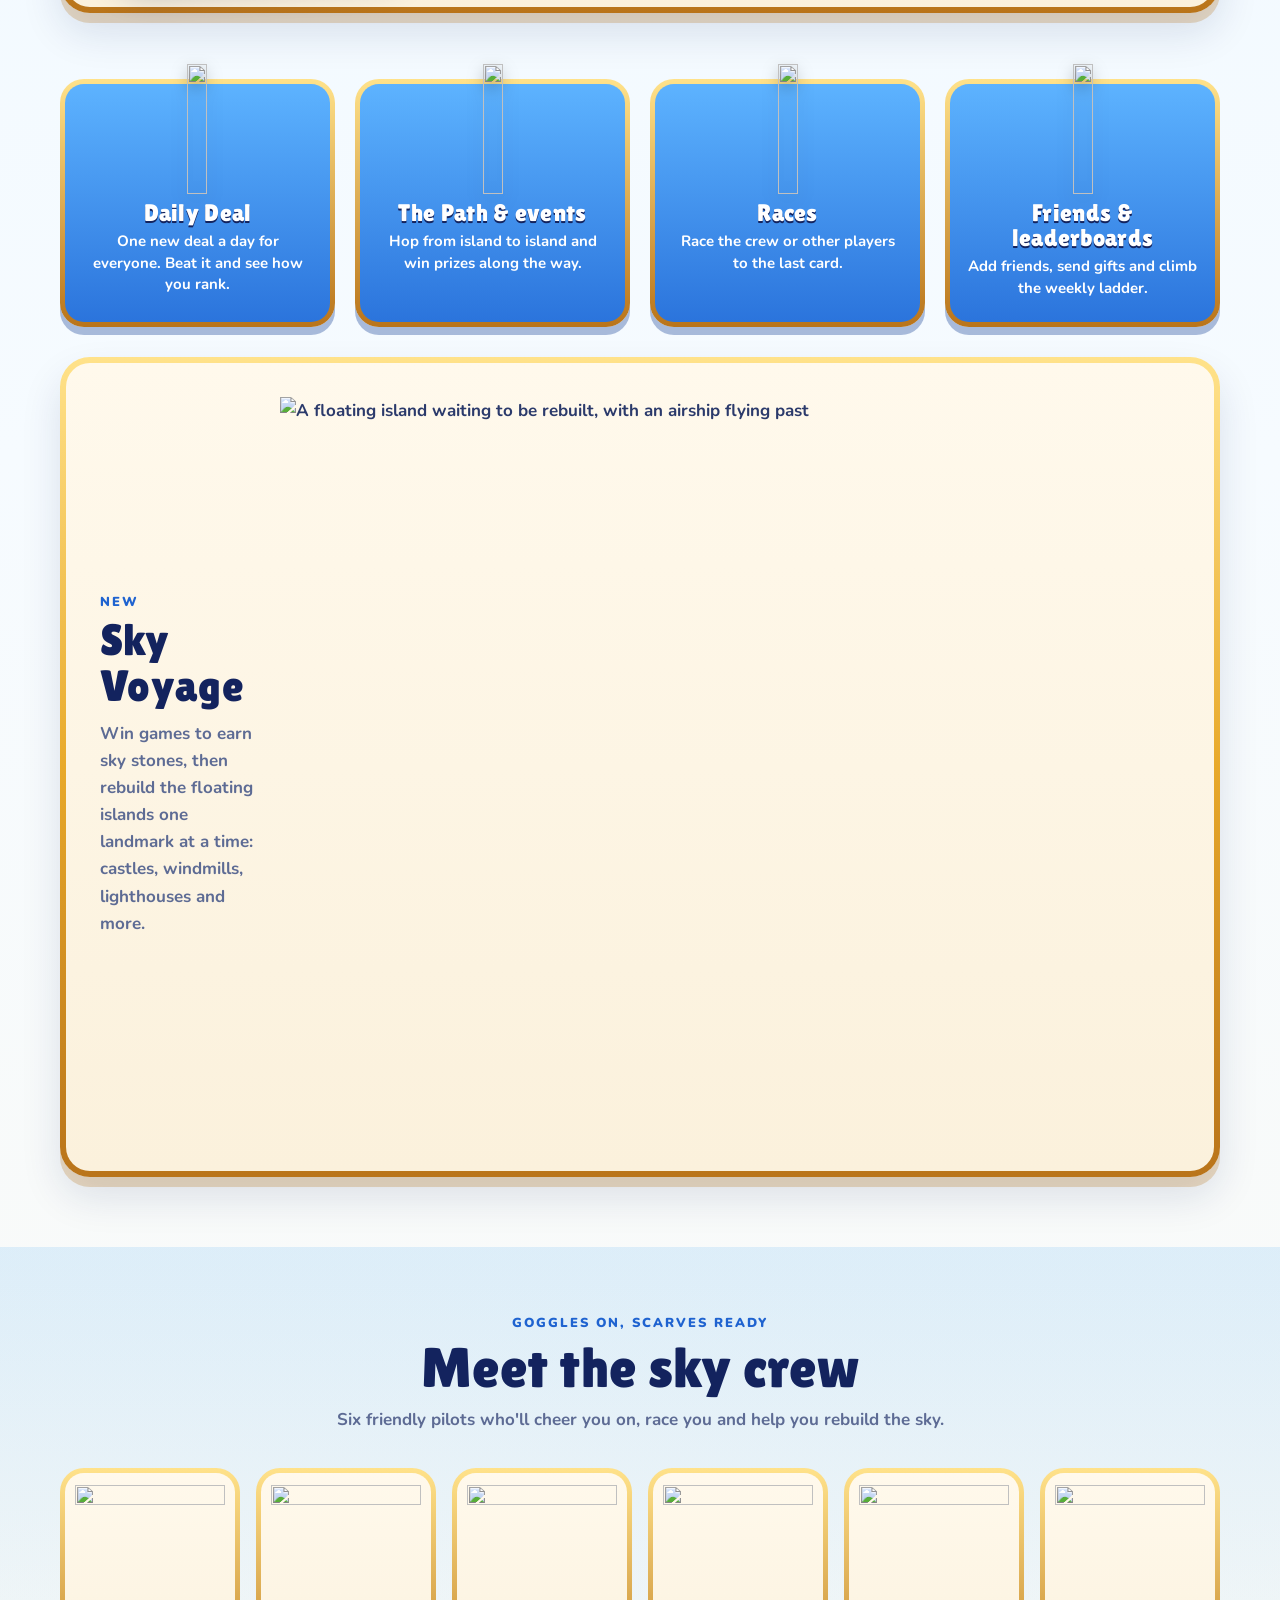
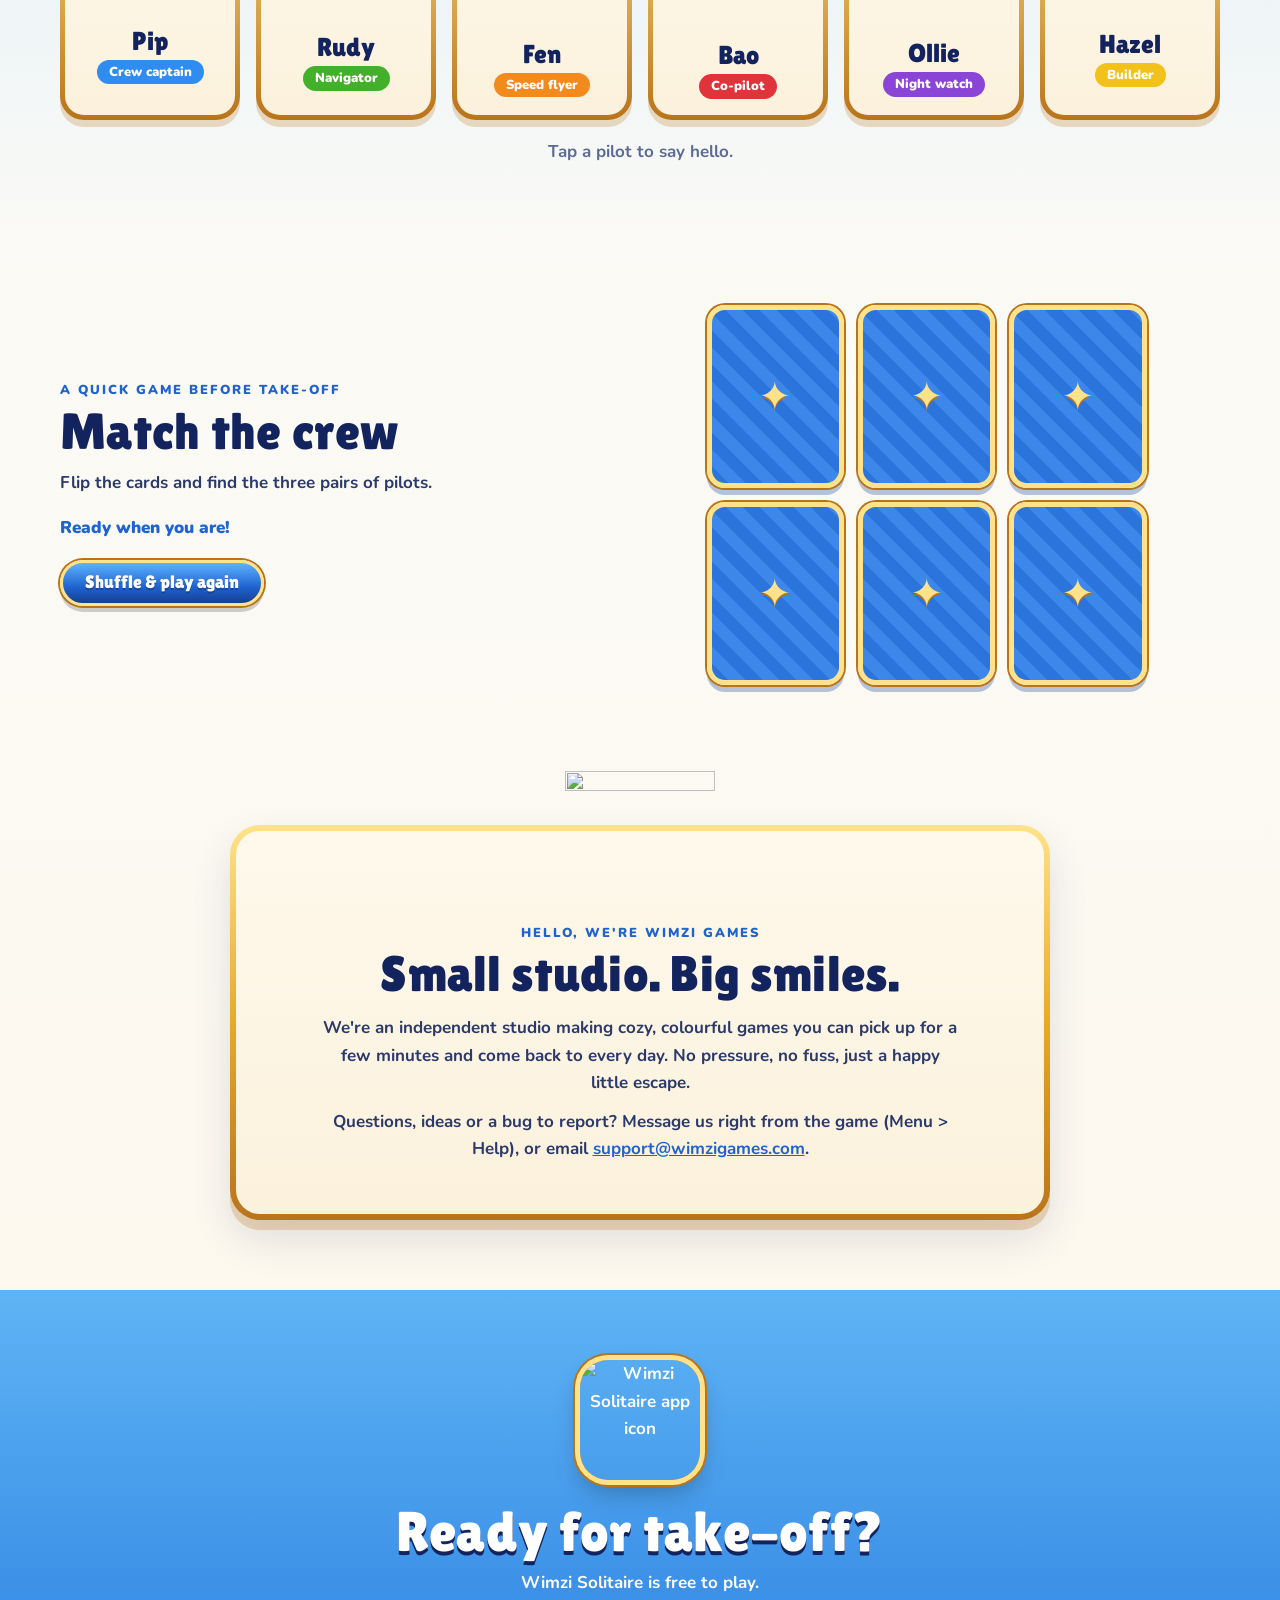
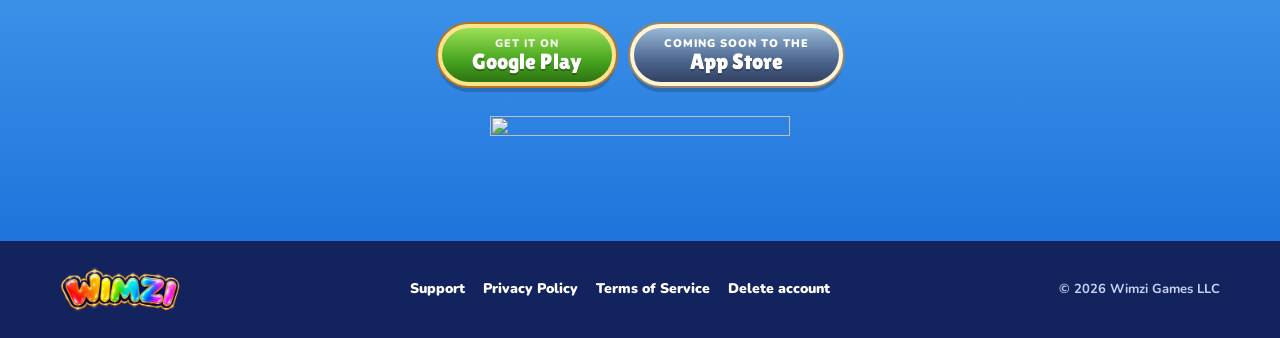
==== commit b453aedc: "Add files via upload" ====
--- a/index.html
+++ b/index.html
@@ -2,23 +2,160 @@
 <html lang="en">
 <head>
 <meta charset="utf-8"><meta name="viewport" content="width=device-width, initial-scale=1">
-<link rel="canonical" href="https://wimzigames.com/"><meta name="theme-color" content="#5f29be"><meta name="description" content="Welcome to Wimzi. A colorful world of friendly faces, little wonders, and happy moments. Come meet the magic."><title>Wimzi Games — Your happy place awaits</title>
-<link rel="icon" href="/assets/favicon.svg" type="image/svg+xml"><link rel="apple-touch-icon" href="/assets/apple-touch-icon.png"><meta property="og:type" content="website"><meta property="og:site_name" content="Wimzi Games"><meta property="og:title" content="Wimzi Games — Your happy place awaits"><meta property="og:description" content="A colorful world of friendly faces, little wonders, and happy moments. Home of Wimzi Solitaire."><meta property="og:url" content="https://wimzigames.com/"><meta property="og:image" content="https://wimzigames.com/assets/og-image.jpg"><meta name="twitter:card" content="summary_large_image"><link rel="preload" as="image" href="/assets/wimzi-hero.webp" type="image/webp">
-<link rel="preconnect" href="https://fonts.googleapis.com"><link rel="preconnect" href="https://fonts.gstatic.com" crossorigin><link href="https://fonts.googleapis.com/css2?family=Fredoka:wght@400;500;600;700&family=Nunito:wght@400;600;700;800;900;1000&display=swap" rel="stylesheet">
+<link rel="canonical" href="https://wimzigames.com/">
+<meta name="theme-color" content="#2a7fe0">
+<title>Wimzi Solitaire · Solitaire above the clouds</title>
+<meta name="description" content="Wimzi Solitaire: Klondike, Spider and FreeCell with the friendliest flight crew in the sky. Daily Deals, Sky Voyage, races and more. Free to play.">
+<link rel="icon" href="/assets/favicon.svg" type="image/svg+xml"><link rel="apple-touch-icon" href="/assets/apple-touch-icon.png">
+<meta property="og:type" content="website"><meta property="og:site_name" content="Wimzi Games">
+<meta property="og:title" content="Wimzi Solitaire · Solitaire above the clouds">
+<meta property="og:description" content="Klondike, Spider and FreeCell with the friendliest flight crew in the sky. Free to play.">
+<meta property="og:url" content="https://wimzigames.com/"><meta property="og:image" content="https://wimzigames.com/assets/og-image.jpg">
+<meta name="twitter:card" content="summary_large_image">
+<link rel="preload" as="image" href="/assets/sky/pip_hero.webp" type="image/webp">
+<link rel="preconnect" href="https://fonts.googleapis.com"><link rel="preconnect" href="https://fonts.gstatic.com" crossorigin>
+<link href="https://fonts.googleapis.com/css2?family=Lilita+One&family=Nunito:wght@600;700;800;900&display=swap" rel="stylesheet">
 <link rel="stylesheet" href="/styles.css">
 </head>
 <body>
-<a class="skip" href="#main">Skip to the magic</a>
-<header><nav class="nav wrap" aria-label="Main navigation"><a href="/" class="logo" aria-label="Wimzi home"><picture><source srcset="/assets/wimzi-logo.webp" type="image/webp"><img src="/assets/wimzi-logo.png" alt="Wimzi" width="600" height="225"></picture></a><div class="nav-links"><a href="#game">Our game</a><a href="#friends">Meet the Wimzis</a><a href="#about">Our story</a></div><a href="#play" class="button nav-button">Let’s play <span aria-hidden="true">➜</span></a></nav></header>
+<a class="skip" href="#main">Skip to content</a>
+
+<header class="top">
+  <nav class="nav wrap" aria-label="Main navigation">
+    <a href="/" class="logo" aria-label="Wimzi home"><picture><source srcset="/assets/wimzi-logo.webp" type="image/webp"><img src="/assets/wimzi-logo.png" alt="Wimzi" width="600" height="225"></picture></a>
+    <div class="nav-links"><a href="#game">The game</a><a href="#crew">The crew</a><a href="#play">Play</a><a href="#story">Our story</a></div>
+    <a href="#get" class="btn btn-green btn-small">Get the game</a>
+  </nav>
+</header>
+
 <main id="main">
-<section class="hero" aria-labelledby="hero-title"><div class="hero-world" aria-hidden="true"></div><div class="hero-shade" aria-hidden="true"></div><div class="stars" aria-hidden="true"><b>✦</b><b>✧</b><b>✦</b><b>✧</b><b>✦</b></div><div class="wrap hero-inner"><div class="hero-copy"><div class="eyebrow hero-eyebrow"><span aria-hidden="true">✦</span> A little world of happy</div><h1 id="hero-title">Your <span class="happy">happy</span><br>place awaits<span class="dot">.</span></h1><p>Follow the rainbow. Meet a little magic.<br>And make yourself right at home.</p><a href="#game" class="button sun-button">Come on in! <span aria-hidden="true">➜</span></a><a class="hero-secondary" href="#friends">Your new friends are waiting <span aria-hidden="true">↓</span></a></div><div class="hello-bubble" aria-hidden="true">Oh, hi there! <span>♡</span></div><div class="magic-badge" aria-hidden="true"><span>100%</span><small>GOOD VIBES</small><b>✦</b></div></div><svg class="hero-wave" viewBox="0 0 1440 90" preserveAspectRatio="none" aria-hidden="true"><defs><linearGradient id="wave-rainbow"><stop stop-color="#fff0d3"/><stop offset="28%" stop-color="#edf8d7"/><stop offset="51%" stop-color="#e0f7fb"/><stop offset="74%" stop-color="#eee3fc"/><stop offset="100%" stop-color="#ffe2ef"/></linearGradient></defs><path d="M0 40 C220 115 360 -5 560 38 S930 110 1120 40 S1320 15 1440 35 V90 H0Z" fill="url(#wave-rainbow)"/></svg></section>
-<div class="joy-strip" aria-hidden="true"><span>☀ A spark of joy</span><b>✦</b><span>♡ A world of friends</span><b>✦</b><span>♧ A little adventure</span><b>✦</b><span>✧ A whole lot of Wimzi</span></div>
-<section id="game" class="game-section"><div class="wrap"><div class="section-heading"><div class="eyebrow">Something wonderful is waiting</div><h2>Let the <span class="coral-text">magic</span> begin.</h2><p>Your next little escape starts right here.</p></div><article class="game-feature"><div class="game-scene"><div class="scene-spark" aria-hidden="true">✦</div><div class="phone"><picture><source srcset="/assets/wimzi-world.webp" type="image/webp"><img src="/assets/wimzi-world.jpg" alt="Wimzi Solitaire artwork with three colorful friends in a magical forest" width="760" height="1350" loading="lazy"></picture></div><span class="game-label">Meet your next happy place</span><span class="suit suit-heart" aria-hidden="true">♥</span><span class="suit suit-spade" aria-hidden="true">♠</span></div><div class="game-details"><span class="coming">✦ A first look</span><h3>Wimzi<br><span>Solitaire</span></h3><p>A sprinkle of wonder. A splash of color. A friendly new world is taking shape, and you’re invited.</p><p class="game-subtext">Say hello to the characters of Wimzi Solitaire and discover the magic behind the smiles.</p><a class="button berry-button" href="#friends">Meet your new friends <span aria-hidden="true">➜</span></a></div></article></div></section>
-<section id="friends" class="friends-section"><div class="wrap"><div class="section-heading"><div class="eyebrow">Warning: extremely huggable</div><h2>Little friends.<br><span class="pink-text">Big personalities.</span></h2><p>Three kinds of magic. One very happy hello.</p></div><div class="friend-grid"><button class="friend-card fire-card" data-friend="fire" aria-label="Meet the fiery friend"><span class="friend-art fire-art" role="img" aria-label="The smiling golden fire friend"></span><span class="friend-symbol" aria-hidden="true">☀</span><span class="friend-text"><strong>A spark of sunshine</strong><span>A warm welcome with a fiery little twist.</span><em>Say hello <b aria-hidden="true">↗</b></em></span></button><button class="friend-card leaf-card" data-friend="leaf" aria-label="Meet the leafy friend"><span class="friend-art leaf-art" role="img" aria-label="The green leaf friend with little flowers"></span><span class="friend-symbol" aria-hidden="true">❀</span><span class="friend-text"><strong>A little wild wonder</strong><span>Leafy ears. Flower power. Instant bestie.</span><em>Say hello <b aria-hidden="true">↗</b></em></span></button><button class="friend-card water-card" data-friend="water" aria-label="Meet the bubbly friend"><span class="friend-art water-art" role="img" aria-label="The blue water friend with shimmering fins"></span><span class="friend-symbol" aria-hidden="true">◉</span><span class="friend-text"><strong>A splash of happy</strong><span>Big blue eyes and a bubbly kind of magic.</span><em>Say hello <b aria-hidden="true">↗</b></em></span></button></div><p class="friend-hint">Go on, pick a friend. They’d love to meet you.</p></div></section>
-<section id="play" class="play-section"><svg class="top-wave" viewBox="0 0 1440 70" preserveAspectRatio="none" aria-hidden="true"><path d="M0 0H1440V25Q1260 90 1080 35T720 35T360 35T0 25Z" fill="#fff8ed"/></svg><div class="play-glow" aria-hidden="true"></div><div class="wrap play-layout"><div class="play-copy"><div class="eyebrow">Your daily dose of delightful</div><h2>A little play.<br>A <span>big smile.</span></h2><p>Fancy a tiny bit of magic? Flip the cards and find three happy pairs.</p><div class="game-status" role="status" aria-live="polite">Ready when you are! ✦</div><button class="reset" type="button">↻ Shuffle & play again</button></div><div class="matching-area"><div class="match-cards" aria-label="Six-card matching activity"></div><p class="demo-note">A little website activity, just for fun.</p></div></div></section>
-<section id="about" class="about-section"><div class="wrap about-inner"><span class="about-star" aria-hidden="true">✦</span><div class="eyebrow">Hello, we’re Wimzi</div><h2>More color.<br>More wonder.<br><span>More happy.</span></h2><p>We’re a new company dreaming up a brighter world of play.<br>A place to let your imagination wander, meet a friendly face,<br>and find a little joy in the everyday.</p><a class="button sun-button" href="#game">Find your little escape <span aria-hidden="true">➜</span></a><span class="about-heart" aria-hidden="true">♡</span></div><div class="rainbow-line" aria-hidden="true"></div></section>
+  <!-- Hero: open sky, the floating castle and Pip -->
+  <section class="hero" aria-labelledby="hero-title">
+    <div class="sky-clouds c1" aria-hidden="true"></div><div class="sky-clouds c2" aria-hidden="true"></div>
+    <div class="wrap hero-inner">
+      <div class="hero-copy">
+        <div class="ribbon"><span>Wimzi Solitaire</span></div>
+        <h1 id="hero-title">Solitaire<br>above the clouds.</h1>
+        <p>Klondike, Spider and FreeCell with the friendliest flight crew in the sky. Free to play, every day.</p>
+        <div class="stores">
+          <a class="btn btn-green store-play" href="https://play.google.com/store/apps/details?id=com.wimzigames.solitaire&amp;utm_source=website&amp;utm_medium=home" rel="noopener"><small>Get it on</small>Google Play</a>
+          <a class="btn btn-blue store-apple" data-appstore><small>Download on the</small>App Store</a>
+        </div>
+      </div>
+      <div class="hero-art" aria-hidden="true">
+        <img class="castle bob-slow" src="/assets/sky/castle.webp" alt="" width="1100" height="689">
+        <img class="pip bob" src="/assets/sky/pip_hero.webp" alt="" width="640" height="676">
+      </div>
+    </div>
+    <div class="cloud-bank" aria-hidden="true"></div>
+  </section>
+
+  <!-- The game -->
+  <section id="game" class="section">
+    <div class="wrap">
+      <div class="heading"><div class="eyebrow">Three classics, one cozy sky</div><h2>Deal in. Fly high.</h2><p>Pick your favourite way to play, then take off on a new adventure every day.</p></div>
+
+      <div class="panel game-panel">
+        <div class="phone"><img src="/assets/sky/path.webp" alt="The Path map in Wimzi Solitaire: floating islands joined by stepping stones" width="560" height="840" loading="lazy"></div>
+        <div class="game-copy">
+          <h3>Your three favourite solitaires</h3>
+          <ul class="modes">
+            <li><b>Klondike</b><span>The classic. Draw 1 or Draw 3.</span></li>
+            <li><b>Spider</b><span>1, 2 or 4 suits, from relaxing to tricky.</span></li>
+            <li><b>FreeCell</b><span>Almost every deal can be won. Can you find the way?</span></li>
+          </ul>
+          <p class="note">Hints, undo, auto-complete and big, clear cards. Play at your own pace.</p>
+        </div>
+      </div>
+
+      <div class="features">
+        <article class="tile"><img src="/assets/sky/pip_cards.webp" alt="" width="347" height="420" loading="lazy"><h3>Daily Deal</h3><p>One new deal a day for everyone. Beat it and see how you rank.</p></article>
+        <article class="tile"><img src="/assets/sky/pip_jump.webp" alt="" width="410" height="512" loading="lazy"><h3>The Path &amp; events</h3><p>Hop from island to island and win prizes along the way.</p></article>
+        <article class="tile"><img src="/assets/sky/pip_flag.webp" alt="" width="413" height="362" loading="lazy"><h3>Races</h3><p>Race the crew or other players to the last card.</p></article>
+        <article class="tile"><img src="/assets/sky/pip_crown.webp" alt="" width="335" height="420" loading="lazy"><h3>Friends &amp; leaderboards</h3><p>Add friends, send gifts and climb the weekly ladder.</p></article>
+      </div>
+
+      <div class="panel voyage">
+        <div class="voyage-copy"><div class="eyebrow">New</div><h3>Sky Voyage</h3><p>Win games to earn sky stones, then rebuild the floating islands one landmark at a time: castles, windmills, lighthouses and more.</p></div>
+        <img class="bob-slow" src="/assets/sky/voyage.webp" alt="A floating island waiting to be rebuilt, with an airship flying past" width="900" height="740" loading="lazy">
+      </div>
+    </div>
+  </section>
+
+  <!-- The crew -->
+  <section id="crew" class="section crew-section">
+    <div class="wrap">
+      <div class="heading"><div class="eyebrow">Goggles on, scarves ready</div><h2>Meet the sky crew</h2><p>Six friendly pilots who'll cheer you on, race you and help you rebuild the sky.</p></div>
+      <div class="crew-grid">
+        <button class="crew-card" data-crew="pip" style="--scarf:#2f8cf0"><img src="/assets/sky/crew_bunny.webp" alt="" width="360" height="329" loading="lazy"><b>Pip</b><span>Crew captain</span></button>
+        <button class="crew-card" data-crew="rudy" style="--scarf:#43b02a"><img src="/assets/sky/crew_raccoon.webp" alt="" width="360" height="345" loading="lazy"><b>Rudy</b><span>Navigator</span></button>
+        <button class="crew-card" data-crew="fen" style="--scarf:#f28a1e"><img src="/assets/sky/crew_fox.webp" alt="" width="360" height="360" loading="lazy"><b>Fen</b><span>Speed flyer</span></button>
+        <button class="crew-card" data-crew="bao" style="--scarf:#e0343a"><img src="/assets/sky/crew_panda.webp" alt="" width="360" height="363" loading="lazy"><b>Bao</b><span>Co-pilot</span></button>
+        <button class="crew-card" data-crew="ollie" style="--scarf:#8a45d6"><img src="/assets/sky/crew_owl.webp" alt="" width="360" height="358" loading="lazy"><b>Ollie</b><span>Night watch</span></button>
+        <button class="crew-card" data-crew="hazel" style="--scarf:#f2c21b"><img src="/assets/sky/crew_hedgehog.webp" alt="" width="360" height="336" loading="lazy"><b>Hazel</b><span>Builder</span></button>
+      </div>
+      <p class="hint">Tap a pilot to say hello.</p>
+    </div>
+  </section>
+
+  <!-- Mini game -->
+  <section id="play" class="section play-section">
+    <div class="wrap play-layout">
+      <div class="play-copy">
+        <div class="eyebrow">A quick game before take-off</div>
+        <h2>Match the crew</h2>
+        <p>Flip the cards and find the three pairs of pilots.</p>
+        <div class="status" role="status" aria-live="polite">Ready when you are!</div>
+        <button class="btn btn-blue btn-small reset" type="button">Shuffle &amp; play again</button>
+      </div>
+      <div class="match" aria-label="Six-card matching game"></div>
+    </div>
+  </section>
+
+  <!-- Story -->
+  <section id="story" class="section">
+    <div class="wrap">
+      <div class="panel story">
+        <img class="story-pip bob" src="/assets/sky/pip_cheer.webp" alt="" width="420" height="420" loading="lazy">
+        <div class="eyebrow">Hello, we're Wimzi Games</div>
+        <h2>Small studio. Big smiles.</h2>
+        <p>We're an independent studio making cozy, colourful games you can pick up for a few minutes and come back to every day. No pressure, no fuss, just a happy little escape.</p>
+        <p>Questions, ideas or a bug to report? Message us right from the game (Menu &gt; Help), or email <a href="mailto:support@wimzigames.com">support@wimzigames.com</a>.</p>
+      </div>
+    </div>
+  </section>
+
+  <!-- Get the game -->
+  <section id="get" class="get">
+    <div class="wrap get-inner">
+      <img class="app-icon" src="/assets/sky/app_icon.webp" alt="Wimzi Solitaire app icon" width="256" height="256" loading="lazy">
+      <h2>Ready for take-off?</h2>
+      <p>Wimzi Solitaire is free to play.</p>
+      <div class="stores">
+        <a class="btn btn-green store-play" href="https://play.google.com/store/apps/details?id=com.wimzigames.solitaire&amp;utm_source=website&amp;utm_medium=get" rel="noopener"><small>Get it on</small>Google Play</a>
+        <a class="btn btn-blue store-apple" data-appstore><small>Download on the</small>App Store</a>
+      </div>
+      <img class="flowers" src="/assets/sky/flowers.webp" alt="" width="500" height="207" loading="lazy">
+    </div>
+  </section>
 </main>
-<footer><div class="wrap footer-inner"><a href="/" class="logo" aria-label="Wimzi home"><picture><source srcset="/assets/wimzi-logo.webp" type="image/webp"><img src="/assets/wimzi-logo.png" alt="Wimzi" width="600" height="225"></picture></a><span>Come for the magic. Stay for the smiles.</span><nav class="footer-links" aria-label="Legal and support"><a href="mailto:support@wimzigames.com">Support</a><a href="/privacy/">Privacy Policy</a><a href="/terms/">Terms of Service</a><a href="/delete/">Delete account</a></nav><a href="#main">Back to the happy ↑</a><small>© <span id="year">2026</span> Wimzi Games LLC</small></div></footer>
-<dialog class="friend-dialog" aria-labelledby="dialog-title"><button class="dialog-close" aria-label="Close introduction">×</button><div class="dialog-art friend-art"></div><div class="dialog-content"><div class="eyebrow">You’ve made a new friend</div><h2 id="dialog-title"></h2><p class="dialog-description"></p><button class="button berry-button dialog-play">Let’s make a little magic <span aria-hidden="true">➜</span></button></div></dialog>
+
+<footer>
+  <div class="wrap footer-inner">
+    <a href="/" class="logo" aria-label="Wimzi home"><picture><source srcset="/assets/wimzi-logo.webp" type="image/webp"><img src="/assets/wimzi-logo.png" alt="Wimzi" width="600" height="225" loading="lazy"></picture></a>
+    <nav class="footer-links" aria-label="Legal and support"><a href="mailto:support@wimzigames.com">Support</a><a href="/privacy/">Privacy Policy</a><a href="/terms/">Terms of Service</a><a href="/delete/">Delete account</a></nav>
+    <small>© <span id="year">2026</span> Wimzi Games LLC</small>
+  </div>
+</footer>
+
+<dialog class="crew-dialog" aria-labelledby="crew-name">
+  <button class="close" aria-label="Close">×</button>
+  <img class="crew-pic" src="" alt="" loading="lazy">
+  <h2 id="crew-name"></h2>
+  <p class="crew-role"></p>
+  <p class="crew-bio"></p>
+</dialog>
+
 <script src="/app.js"></script>
-</body></html>
+</body>
+</html>
--- a/styles.css
+++ b/styles.css
@@ -1,38 +1,175 @@
-:root{--purple:#492074;--violet:#7028cf;--pink:#eb479a;--cream:#fff8ed;--yellow:#ffe057;--font:'Nunito',system-ui,sans-serif;--display:'Fredoka','Arial Rounded MT Bold',sans-serif}*{box-sizing:border-box}html{scroll-behavior:smooth;scroll-padding-top:25px}body{margin:0;background:var(--cream);color:var(--purple);font:700 16px/1.65 var(--font)}button,a{-webkit-tap-highlight-color:transparent}button{font:inherit;cursor:pointer}a{color:inherit;text-decoration:none}img{display:block;max-width:100%}h1,h2,h3,p{margin:0}h1,h2,h3{font-family:var(--display);line-height:1.04;letter-spacing:-1.5px}h2{font-weight:600;font-size:clamp(40px,4.4vw,62px)}.wrap{width:min(1200px,90%);margin:auto}.skip{position:fixed;top:-100px;left:15px;z-index:99;padding:12px;background:#fff}.skip:focus{top:10px}header{background:white;position:relative;z-index:5;border-bottom:4px solid #ffffff70}.nav{height:91px;display:flex;align-items:center;justify-content:space-between;gap:25px}.logo{display:flex;align-items:baseline;font:700 42px/.9 var(--display);letter-spacing:-2.6px;transform:rotate(-4deg);-webkit-text-stroke:1px #64249a;filter:drop-shadow(0 3px 0 #ded1ee);white-space:nowrap}.logo span:nth-child(1){color:#ff7243;transform:rotate(-6deg)}.logo span:nth-child(2){color:#ffd538;transform:translateY(-2px)}.logo span:nth-child(3){color:#7ddc46}.logo span:nth-child(4){color:#2ecbe4;transform:rotate(5deg)}.logo span:nth-child(5){color:#f361c4;transform:rotate(9deg)}.logo i{font:24px var(--display);color:#ffd040;-webkit-text-stroke:0;margin-left:6px;align-self:start}.nav-links{display:flex;gap:35px;font-size:15px;font-weight:900}.nav-links a:hover{color:var(--pink)}.button{display:inline-flex;align-items:center;justify-content:center;gap:24px;border:2px solid #b45712;border-radius:100px;padding:16px 28px;background:linear-gradient(#ffb64c,#ff873b);color:#4c1d22;font-weight:1000;font-size:16px;box-shadow:0 5px 0 #b7512d,inset 0 2px 0 #ffffff80;transition:transform .2s,filter .2s}.button span{font-size:24px;line-height:1}.button:hover{transform:translateY(-3px);filter:brightness(1.06)}.nav-button{font-size:14px;padding:10px 22px;gap:20px}.hero{min-height:710px;height:min(760px,64vw);position:relative;background:#38b7e8;isolation:isolate;overflow:hidden}.hero-world{position:absolute;inset:0;background:url('/assets/wimzi-hero.jpg') center 53%/cover no-repeat;background-image:image-set(url('/assets/wimzi-hero.webp') type('image/webp'),url('/assets/wimzi-hero.jpg') type('image/jpeg'));z-index:-3}.hero-shade{position:absolute;inset:0;background:linear-gradient(90deg,#194cbf4d,transparent 65%);z-index:-2}.hero-inner{height:100%;position:relative;display:flex;align-items:center}.hero-copy{padding-bottom:65px;position:relative;z-index:1;max-width:660px}.eyebrow{text-transform:uppercase;letter-spacing:2.5px;font-size:12px;font-weight:1000;line-height:1.5}.hero-eyebrow{display:inline-flex;gap:10px;align-items:center;padding:8px 17px;border:2px solid #fff8;background:#fffc;color:#53308e;border-radius:99px;box-shadow:0 3px 0 #0868b42b;transform:rotate(-2deg);font-size:11px}.hero-eyebrow span{color:#ed6b8e;font-size:18px}.hero h1{font-size:clamp(63px,6.8vw,98px);color:white;font-weight:600;letter-spacing:-3.5px;margin:23px 0;line-height:1.02;-webkit-text-stroke:1.2px #522980;paint-order:stroke fill;text-shadow:0 6px 0 #5c328d,0 8px 16px #243f8e50}.hero h1 .happy{color:#ffe35a}.dot{color:#ff8bba}.hero p{font-size:20px;line-height:1.6;color:white;text-shadow:0 2px 6px #13458e;font-weight:900;margin:0 0 28px}.sun-button{background:linear-gradient(#fff18a,#ffd13b);border-color:#d38b2b;color:#5e2860;box-shadow:0 6px 0 #c67c2c,inset 0 2px 0 #fff8;font-size:18px;padding:17px 33px}.hero-secondary{display:block;width:fit-content;color:#fff;font-size:13px;font-weight:900;margin-top:22px;text-shadow:0 2px 4px #31538b}.hero-secondary span{margin-left:9px}.hero-wave{position:absolute;bottom:-1px;height:72px;width:100%;left:0}.hello-bubble{position:absolute;right:16%;top:22%;background:#fff;color:#5e2a8d;border:3px solid #a65add;border-radius:20px 20px 20px 4px;font:500 24px var(--display);padding:11px 18px;transform:rotate(8deg);box-shadow:0 4px 0 #823f9250}.hello-bubble span{color:#ed539c}.magic-badge{position:absolute;right:0;bottom:70px;width:116px;height:116px;border-radius:50%;background:#ffde5d;border:5px solid #fff4ab;display:flex;align-items:center;flex-direction:column;justify-content:center;transform:rotate(12deg);box-shadow:0 5px 0 #c39128;font-family:var(--display);line-height:1.1}.magic-badge span{font-size:32px;font-weight:600}.magic-badge small{font-size:12px;margin:4px 0}.magic-badge b{color:#ee6398;font-size:23px}.stars b{position:absolute;color:#ffe76a;line-height:1;text-shadow:0 0 14px #fff;animation:twinkle 3s ease-in-out infinite;font-size:36px}.stars b:nth-child(1){left:3%;top:11%}.stars b:nth-child(2){left:45%;top:10%;animation-delay:1s;font-size:55px}.stars b:nth-child(3){right:4%;top:16%;animation-delay:.6s}.stars b:nth-child(4){left:46%;bottom:22%;animation-delay:1.5s}.stars b:nth-child(5){right:36%;top:39%;font-size:25px}.joy-strip{display:flex;gap:35px;align-items:center;justify-content:center;flex-wrap:wrap;padding:15px 5% 28px;background:#f2e9ff;font:500 18px var(--display);color:#7441a7}.joy-strip b{color:#ed7cae}.game-section{background:#f2e9ff;padding:55px 0 95px}.section-heading{text-align:center;margin-bottom:40px}.section-heading .eyebrow{color:#9251b1;margin-bottom:12px}.section-heading h2{margin-bottom:16px}.section-heading p{color:#876393;font-size:17px}.coral-text{color:#eb6796}.pink-text{color:#dd3d91}.game-feature{display:grid;grid-template-columns:1fr 1fr;border:5px solid white;border-radius:35px;background:white;overflow:hidden;box-shadow:0 13px 0 #ddc7f1,0 16px 25px #703c8a12;max-width:1100px;margin:auto}.game-scene{min-height:530px;position:relative;background:radial-gradient(ellipse at 50% 60%,#affae5,#6cd9e8 55%,#6bc4ed);display:grid;place-items:center;overflow:hidden}.game-scene:before,.game-scene:after{content:'';position:absolute;width:460px;height:460px;border:2px solid #ffffff60;border-radius:50%}.game-scene:after{width:370px;height:370px}.phone{width:228px;background:#38205d;padding:8px;border-radius:32px;box-shadow:12px 14px 0 #1c8da42e,0 22px 30px #266d7150;transform:rotate(-8deg);z-index:1}.phone img{border-radius:25px}.scene-spark{position:absolute;right:14%;top:12%;color:#fff3a1;font-size:72px;z-index:2;text-shadow:0 0 5px #ffffff}.game-label{position:absolute;bottom:28px;left:50%;transform:translateX(-50%) rotate(-3deg);white-space:nowrap;background:#fff6a1;border-radius:20px;padding:8px 20px;font:500 18px var(--display);z-index:2;box-shadow:0 3px 0 #41aeb4}.suit{position:absolute;z-index:2;border-radius:12px;border:3px solid white;background:#fff9ee;display:grid;place-items:center;box-shadow:0 6px 0 #2477b430;width:70px;height:95px;font-size:45px}.suit-heart{left:10%;top:19%;color:#ef579b;transform:rotate(-18deg)}.suit-spade{right:8%;bottom:22%;color:#6e38b5;transform:rotate(17deg)}.game-details{padding:55px 48px;align-self:center}.coming{display:inline-block;background:#f2e3ff;color:#823abb;border-radius:99px;padding:6px 13px;text-transform:uppercase;font-size:11px;letter-spacing:1px;font-weight:1000}.game-details h3{font-size:57px;margin:20px 0;font-weight:600;color:#6c2cb5}.game-details h3 span{color:#e04b91}.game-details p{line-height:1.7;color:#7b5d8b;font-size:17px}.game-details .game-subtext{font-size:14px;margin:15px 0 24px;font-weight:700}.berry-button{background:linear-gradient(#ff84c5,#f34ea1);color:white;border-color:#c13181;box-shadow:0 5px 0 #ae2b78,inset 0 2px 0 #ffc9ed80;gap:18px;font-size:15px;padding:14px 25px}.friends-section{padding:85px 0 75px;background:var(--cream)}.friend-grid{display:grid;grid-template-columns:repeat(3,1fr);gap:28px}.friend-card{position:relative;border:4px solid #fff;border-radius:120px 120px 28px 28px;overflow:hidden;text-align:center;background:#fff0ce;padding:0 0 24px;box-shadow:0 9px 0 #f0d9a9;transition:transform .25s;display:flex;flex-direction:column;color:#713b50}.friend-card:hover{transform:translateY(-9px) rotate(-2deg)}.leaf-card{background:#e7f6c3;color:#496829;box-shadow:0 9px 0 #cedd9d}.water-card{background:#d8f7ff;color:#2b637c;box-shadow:0 9px 0 #abdbea}.friend-art{display:block;height:260px;width:100%;background-image:url('/assets/wimzi-world.jpg');background-image:image-set(url('/assets/wimzi-world.webp') type('image/webp'),url('/assets/wimzi-world.jpg') type('image/jpeg'));background-size:310% auto;background-repeat:no-repeat;border-radius:110px 110px 60% 60%/110px 110px 20px 20px}.fire-art{background-position:0% 56%}.leaf-art{background-position:50% 56%}.water-art{background-position:100% 56%}.friend-symbol{width:55px;height:55px;display:grid;place-items:center;border-radius:50%;background:#ffd457;border:4px solid #fff8ed;position:relative;margin:-28px auto 12px;font-size:25px;color:#bf601a}.leaf-card .friend-symbol{background:#b1e753;color:#4b781d}.water-card .friend-symbol{background:#70e2f3;color:#3077a1}.friend-text{display:block;padding:0 17px}.friend-text strong{display:block;font:500 26px/1.1 var(--display);margin:0 0 10px;letter-spacing:-.4px}.friend-text>span{display:block;font-size:13px;line-height:1.5;min-height:40px}.friend-text em{font-size:13px;font-style:normal;display:block;margin-top:17px;font-weight:1000}.friend-text em b{padding-left:9px}.friend-hint{text-align:center;font-size:13px;color:#9c7fa2;margin-top:35px}.play-section{position:relative;background:linear-gradient(120deg,#6b30c0,#8b3ad8 55%,#b44dcb);isolation:isolate;overflow:hidden;padding:125px 0 90px;color:white}.top-wave{position:absolute;top:-1px;left:0;width:100%;height:65px}.play-glow{position:absolute;right:0;top:50px;width:60%;height:100%;background:radial-gradient(ellipse,#ef81e25e,transparent 60%);z-index:-1}.play-layout{display:grid;grid-template-columns:.85fr 1fr;gap:90px;align-items:center}.play-copy .eyebrow{color:#e4c2ff;font-size:10px}.play-copy h2{font-size:clamp(42px,5vw,65px);margin:18px 0}.play-copy h2 span{color:#ffdf69}.play-copy p{color:#ecd6ff;max-width:350px;font-size:16px}.game-status{min-height:51px;font-size:14px;color:#ffeb98;margin-top:25px;line-height:1.5;max-width:350px}.reset{border:0;border-bottom:1px solid #ffffff70;padding:3px 0;background:transparent;color:white;font-size:13px;font-weight:900}.match-cards{display:grid;grid-template-columns:repeat(3,1fr);gap:20px;max-width:470px;margin:auto}.card{height:150px;position:relative;border:5px solid #fff2e8;border-radius:20px;color:white;background:linear-gradient(145deg,#fe91ce,#ed54aa 50%,#be47bc);box-shadow:0 7px 0 #4a2185, inset 0 0 0 3px #ffc4e7;transition:transform .2s,background .2s;font:500 62px var(--display)}.card:before{content:'';position:absolute;inset:13px;border:2px dashed #ffd9f38a;border-radius:9px;pointer-events:none}.card:nth-child(even){transform:rotate(4deg)}.card:nth-child(odd){transform:rotate(-4deg)}.card:hover:not(:disabled){transform:translateY(-8px) rotate(0)}.card.revealed{background:#fff7e8;color:#dc4b90;box-shadow:0 7px 0 #4a2185,inset 0 0 0 3px #ffdda1}.card.matched{background:#d8f78a;color:#567c22;border-color:#f0ffcc;box-shadow:0 7px 0 #4a2185,inset 0 0 0 3px #aad15c}.card:disabled{cursor:default;opacity:1}.demo-note{color:#e7c3fc;text-align:center;font-size:11px;margin-top:25px}.about-section{text-align:center;position:relative;background:#fff8ed;padding:80px 0 0;overflow:hidden}.about-inner{position:relative;padding-bottom:75px}.about-inner .eyebrow{color:#a65fba}.about-inner h2{font-size:clamp(45px,5vw,72px);margin:20px 0}.about-inner h2 span{color:#ec639a}.about-inner p{font-size:16px;line-height:1.8;color:#917296;margin-bottom:30px}.about-star{position:absolute;left:12%;top:40px;font-size:115px;color:#ffd24f;transform:rotate(12deg);line-height:1}.about-heart{position:absolute;right:10%;top:145px;font-size:125px;font-family:var(--display);color:#ee94bf;transform:rotate(-14deg);line-height:1}.rainbow-line{height:9px;background:linear-gradient(90deg,#ff9258 0 18%,#ffe16c 18% 35%,#b4e66a 35% 52%,#67dced 52% 68%,#9d80e6 68% 84%,#f28fbd 84%)}footer{background:white}.footer-inner{display:flex;align-items:center;gap:30px;justify-content:space-between;padding:32px 0;flex-wrap:wrap}.footer-inner .logo{font-size:31px}.footer-inner>span{font-size:13px;color:#9876a2}.footer-inner>a:not(.logo){font-size:12px;color:#865ca2}.footer-inner small{font-size:11px;color:#9876a2}.friend-dialog{border:5px solid white;border-radius:30px;padding:0;background:#fff8ed;color:var(--purple);box-shadow:0 16px 60px #27104470;width:min(480px,90vw);max-height:90dvh;overflow:auto}.friend-dialog::backdrop{background:#281044a3;backdrop-filter:blur(5px)}.dialog-close{position:absolute;right:15px;top:12px;z-index:2;border:2px solid #d6bee9;border-radius:50%;background:white;color:#61318c;width:38px;height:38px;font-size:27px;line-height:1}.dialog-art{border-radius:25px 25px 0 0;height:250px;background-size:275% auto}.dialog-content{padding:27px;text-align:center}.dialog-content .eyebrow{font-size:9px}.dialog-content h2{font-size:34px;margin:12px 0}.dialog-content p{font-size:15px;color:#8b6899;margin-bottom:22px}a:focus-visible,button:focus-visible{outline:4px solid #f49b2c;outline-offset:5px}@keyframes twinkle{0%,100%{opacity:.65;transform:scale(.85)}50%{opacity:1;transform:scale(1.15)}}@media(min-width:1600px){.hero-world{background-position:center 56%}}@media(max-width:1050px){.hero h1{font-size:77px}.hero-copy{max-width:550px}.hello-bubble{right:10%;top:19%}.magic-badge{right:1%;bottom:65px}.game-details{padding:35px}.game-scene{min-height:500px}.play-layout{gap:40px}.friend-grid{gap:15px}.friend-text strong{font-size:23px}.about-star{left:3%}.about-heart{right:2%}.nav-links{gap:23px}}@media(max-width:760px){.wrap{width:90%}.nav{height:78px;gap:12px}.nav .logo{font-size:36px}.nav-links{gap:16px;font-size:12px}.nav-links a:last-child{display:none}.nav-button{padding:9px 13px;font-size:12px;gap:9px}.nav-button span{font-size:18px}.hero{height:870px;min-height:0}.hero-world{background-size:auto 80%;background-position:68% bottom;background-color:#2aa5df}.hero-shade{background:linear-gradient(#239bd9 0,#239bd9ef 25%,#239bd900 48%)}.hero-inner{align-items:start}.hero-copy{padding:42px 0 0;width:100%;text-align:center;max-width:100%}.hero-eyebrow{font-size:10px;padding:6px 13px}.hero h1{font-size:clamp(54px,10vw,76px);letter-spacing:-2px;margin:18px 0}.hero p{font-size:17px;margin-bottom:22px}.hero-secondary{margin:18px auto 0}.hero .sun-button{font-size:16px;padding:14px 28px}.hello-bubble{top:auto;bottom:290px;right:6%;font-size:19px}.magic-badge{width:88px;height:88px;right:auto;left:1%;bottom:95px;border-width:4px}.magic-badge span{font-size:25px}.magic-badge small{font-size:9px}.magic-badge b{font-size:17px}.hero-wave{height:43px}.stars b:nth-child(2){left:85%;top:4%;font-size:35px}.stars b:nth-child(1){left:3%;top:29%;font-size:25px}.stars b:nth-child(3){display:none}.stars b:nth-child(4){left:7%;bottom:36%}.joy-strip{gap:10px 15px;display:grid;grid-template-columns:auto auto;font-size:15px;padding:15px 5% 25px;text-align:center}.joy-strip b{display:none}.game-section{padding:40px 0 65px}.section-heading{margin-bottom:30px}.section-heading .eyebrow{font-size:10px;letter-spacing:2px}.section-heading p{font-size:15px}h2{font-size:43px}.game-feature{grid-template-columns:1fr;border-width:4px;border-radius:28px}.game-scene{min-height:450px}.phone{width:210px}.suit-heart{left:9%}.suit-spade{right:9%}.game-details{padding:32px}.game-details h3{font-size:50px}.game-details h3 br{display:none}.game-details h3 span{display:block}.game-details p{font-size:16px}.friends-section{padding:60px 0 50px}.friend-grid{grid-template-columns:1fr;gap:28px;max-width:380px;margin:auto}.friend-card{border-radius:120px 120px 28px 28px}.friend-art{height:285px;background-size:310% auto}.friend-text strong{font-size:28px}.friend-text>span{font-size:14px;min-height:0}.play-section{padding:100px 0 60px}.play-layout{grid-template-columns:1fr;gap:35px;text-align:center}.play-copy p,.game-status{margin-left:auto;margin-right:auto}.play-copy .eyebrow{font-size:9px}.play-copy h2{font-size:53px}.game-status{min-height:42px;margin-top:18px}.match-cards{max-width:400px;gap:14px}.card{height:140px;font-size:54px}.about-section{padding-top:60px}.about-inner{padding-bottom:60px}.about-inner p{font-size:14px;max-width:350px;margin:0 auto 27px}.about-inner p br{display:none}.about-star{font-size:60px;left:-2%;top:0}.about-heart{font-size:65px;right:0;top:180px;opacity:.6}.about-inner h2{font-size:55px}.footer-inner{gap:20px;justify-content:center;padding:28px 0;text-align:center}.footer-inner>span{width:100%;order:2}.footer-inner small{order:3}.friend-dialog .friend-art{height:250px;background-size:275% auto}}@media(max-width:390px){.nav-links{gap:11px;font-size:11px}.nav .logo{font-size:32px}.nav-button{font-size:11px;padding:8px 10px}.nav-button span{display:none}.hero h1{font-size:55px}.hero{height:820px}.hero-world{background-size:auto 76%}.hello-bubble{bottom:270px}.card{height:119px}.game-details{padding:27px}.berry-button{padding:13px 20px;font-size:14px}.about-heart{right:-5%}}@media(prefers-reduced-motion:reduce){html{scroll-behavior:auto}*{animation:none!important;transition:none!important}}
-@media(max-width:760px){.nav-links a:first-child{display:none}.nav-links{white-space:nowrap}.nav-button{white-space:nowrap}.hero-world{background-size:auto 440px;background-position:100% bottom;background-color:#239bd9}.hero-shade{background:linear-gradient(#239bd900 0,#239bd900 43%,#239bd9 46%,#239bd900 57%)}.hello-bubble{display:none}.magic-badge{bottom:65px;width:76px;height:76px;left:0}.magic-badge span{font-size:22px}.magic-badge small{font-size:8px}.magic-badge b{font-size:14px}}
-@media(max-width:390px){.hero-world{background-size:auto 415px;background-position:100% bottom}.nav-button span{display:inline}}
-@media(max-width:760px){.hero-shade{background:linear-gradient(#239bd9 0%,#239bd9 49%,#239bd900 65%)}}
-.logo{display:block;width:187px;line-height:1;letter-spacing:normal;transform:none;filter:none;-webkit-text-stroke:0;flex-shrink:0}.logo img{width:100%;height:auto}.footer-inner .logo{width:150px}
-@media(max-width:760px){.nav .logo{width:124px}.nav-links{font-size:11px;letter-spacing:-.2px}.nav-button{font-size:11px;padding:9px 12px;gap:7px}.nav-button span{font-size:17px}.nav{gap:12px}.footer-inner .logo{width:145px}}
-@media(max-width:360px){.nav .logo{width:110px}.nav-links{font-size:10px}.nav-button{padding:9px 10px}.nav-button span{display:none}}
-/* Carry the brand rainbow from the wordmark through the whole world. */
-header:before{content:'';display:block;height:6px;background:linear-gradient(90deg,#ff6e69,#ffac53 17%,#ffe55a 32%,#a0e75b 46%,#4ed9e9 61%,#9b7ee8 77%,#f477c6 93%)}
-.hero .happy,.coral-text,.pink-text,.about-inner h2 span{display:inline-block;background:linear-gradient(105deg,#ff8a85 2%,#ffd94b 23%,#a6ef69 42%,#5de1f1 62%,#c29aff 81%,#ff91ce 98%);background-clip:text;-webkit-background-clip:text;-webkit-text-fill-color:transparent}
-.hero .happy{text-shadow:none;-webkit-text-stroke:1.5px #fff0bc;filter:drop-shadow(0 6px 0 #603386)}
-.coral-text,.pink-text,.about-inner h2 span{background-image:linear-gradient(105deg,#e56565 2%,#d59416 23%,#58a73b 42%,#2ca9c1 62%,#8651d4 81%,#dc4a97 98%)}
-.hero-eyebrow{border-color:transparent;background:linear-gradient(#fffffff2,#fffffff2) padding-box,linear-gradient(110deg,#ff8b89,#ffe269,#a5e864,#5edbe9,#b190ef,#f890ce) border-box;border-width:3px}
-.sun-button{background:linear-gradient(105deg,#ffb7a0,#ffe977 24%,#d0ee8b 43%,#9de8ed 63%,#d2bafa 82%,#ffb3d7);border-color:#cf9894;box-shadow:0 6px 0 #ac548a,inset 0 2px 0 #fff9}
-.joy-strip{background:linear-gradient(100deg,#fff0d3,#edf8d7 28%,#e0f7fb 51%,#eee3fc 74%,#ffe2ef)}
-.joy-strip span:nth-of-type(1){color:#bd6826}.joy-strip span:nth-of-type(2){color:#63822f}.joy-strip span:nth-of-type(3){color:#328aab}.joy-strip span:nth-of-type(4){color:#a04aa2}
-.game-section{background:linear-gradient(115deg,#ffefdf,#f9e8f6 35%,#eee6fc 65%,#e1f6f8)}
-.game-feature{border-color:transparent;background:linear-gradient(white,white) padding-box,linear-gradient(130deg,#ffae8c,#ffe578 23%,#afe479 43%,#82dfee 63%,#b399ea 82%,#f58dc6) border-box}
-.friends-section{background:radial-gradient(ellipse at 12% 35%,#ffe7bd70,transparent 40%),radial-gradient(ellipse at 90% 45%,#dfd6ff90,transparent 38%),var(--cream)}
-.play-section{background:linear-gradient(120deg,#6031b5,#8d3ed0 47%,#ca50af 80%,#e078a6)}
-.about-section:before{content:'';position:absolute;width:600px;height:600px;right:-295px;top:20px;border-radius:50%;opacity:.65;background:radial-gradient(circle,transparent 0 38%,#ba9bf0 38% 43%,#6fd8ee 43% 48%,#b1e77c 48% 53%,#ffe073 53% 58%,#ffb085 58% 63%,#f397c5 63% 68%,transparent 68%)}
-.rainbow-line{height:13px;background:linear-gradient(90deg,#ff8f65,#ffe06a 20%,#a9e26f 40%,#63d9e9 60%,#a17ce4 80%,#f48bbd)}
-@media(max-width:760px){.about-section:before{width:360px;height:360px;right:-245px;top:140px;opacity:.5}.hero .happy{-webkit-text-stroke:1px #fff3bf;filter:drop-shadow(0 4px 0 #603386)}}
+/* Wimzi Games home page: the Wimzi Solitaire "sky castle" look (blue sky, cream parchment, gold rims, green buttons). */
+:root{
+  --navy:#13235e; --ink:#2b3a6b; --muted:#5d6b94;
+  --sky1:#1f74dc; --sky2:#5fb4f5; --sky3:#bfe6ff;
+  --cream:#fbf1dc; --cream2:#f3e2bd; --gold1:#ffe28a; --gold2:#e8a92a; --gold3:#b9741a;
+  --green1:#9be055; --green2:#47a51f; --green3:#2e7413;
+  --blue1:#5db3ff; --blue2:#1f63d0; --blue3:#163f94;
+  --font:'Nunito',system-ui,sans-serif; --display:'Lilita One','Arial Rounded MT Bold',system-ui,sans-serif;
+}
+*{box-sizing:border-box}
+html{scroll-behavior:smooth;scroll-padding-top:20px}
+body{margin:0;font:700 17px/1.6 var(--font);color:var(--ink);background:linear-gradient(180deg,#eaf6ff 0,#f6fbff 40%,#fff8ea 100%)}
+img{display:block;max-width:100%;height:auto}
+a{color:var(--blue2)}
+h1,h2,h3{font-family:var(--display);font-weight:400;color:var(--navy);margin:0;line-height:1.05;letter-spacing:.3px}
+p{margin:0}
+.wrap{width:min(1160px,92%);margin:0 auto}
+.skip{position:fixed;left:12px;top:-80px;z-index:99;background:#fff;padding:10px 14px;border-radius:10px}.skip:focus{top:12px}
 
-/* Footer legal + support links (store requirement: privacy, terms, support, account deletion) */
-.footer-links{display:flex;gap:18px;flex-wrap:wrap;justify-content:center;font-size:12px}
-.footer-links a{color:#865ca2;text-decoration:underline;text-underline-offset:3px}
-.footer-links a:hover{color:var(--pink)}
-@media(max-width:760px){.footer-links{width:100%;order:1}}
+/* Buttons: glossy pills with a gold rim, like the game */
+.btn{display:inline-flex;flex-direction:column;justify-content:center;align-items:center;gap:0;min-height:62px;padding:8px 30px;border-radius:99px;
+  font:400 22px/1.05 var(--display);color:#fff;text-decoration:none;cursor:pointer;border:4px solid var(--gold1);
+  box-shadow:0 0 0 2px var(--gold3),0 6px 0 rgba(0,0,0,.18);text-shadow:0 2px 0 rgba(0,0,0,.25);transition:transform .15s ease,filter .15s ease}
+.btn small{font:900 11px/1.2 var(--font);text-transform:uppercase;letter-spacing:1px;opacity:.9;text-shadow:none}
+.btn:hover{transform:translateY(-2px);filter:brightness(1.05)}.btn:active{transform:translateY(1px)}
+.btn-green{background:linear-gradient(180deg,var(--green1),var(--green2) 60%,var(--green3))}
+.btn-blue{background:linear-gradient(180deg,var(--blue1),var(--blue2) 60%,var(--blue3))}
+.btn-small{min-height:46px;padding:6px 22px;font-size:18px;border-width:3px}
+.btn.soon{filter:saturate(.35) brightness(1.08);cursor:default}.btn.soon:hover{transform:none}
 
-/* Phone mockup in "Let the magic begin" — adjust here:
-   --phone-width   how wide the phone is (the height follows the artwork, never stretched)
-   --phone-tilt    rotation; 0deg = straight
-   --phone-mobile-width  width on phones */
-:root{--phone-width:228px;--phone-tilt:-8deg;--phone-mobile-width:210px}
-.phone{width:var(--phone-width);transform:rotate(var(--phone-tilt))}
-.phone img{width:100%;height:auto;aspect-ratio:760/1350}
-@media(max-width:760px){.phone{width:var(--phone-mobile-width)}}
+/* Header */
+.top{background:#fff;position:relative;z-index:5;box-shadow:0 3px 0 var(--gold2),0 6px 18px rgba(19,35,94,.08)}
+.nav{display:flex;align-items:center;justify-content:space-between;gap:20px;min-height:84px}
+.logo img{width:150px}
+.nav-links{display:flex;gap:26px}
+.nav-links a{color:var(--navy);text-decoration:none;font-weight:900;font-size:15px}
+.nav-links a:hover{color:var(--blue2)}
+
+/* Hero */
+.hero{position:relative;overflow:hidden;background:linear-gradient(180deg,var(--sky1) 0%,var(--sky2) 55%,var(--sky3) 100%);padding:56px 0 170px}
+.hero-inner{position:relative;z-index:4;display:grid;grid-template-columns:1.05fr 1fr;align-items:center;gap:30px}
+.hero h1{color:#fff;font-size:clamp(44px,6.2vw,84px);text-shadow:0 4px 0 var(--navy),0 10px 24px rgba(10,30,90,.35);margin:18px 0 16px}
+.hero p{color:#fff;font-size:clamp(17px,1.6vw,20px);max-width:480px;text-shadow:0 2px 6px rgba(10,30,90,.35)}
+.ribbon{display:inline-block;background:linear-gradient(180deg,#4aa3ff,#1d58c4);color:#fff;font:400 20px/1 var(--display);padding:10px 26px;border-radius:12px;
+  border:3px solid var(--gold1);box-shadow:0 0 0 2px var(--gold3),0 5px 0 rgba(0,0,0,.15);text-shadow:0 2px 0 rgba(0,0,0,.25);transform:rotate(-2deg)}
+.stores{display:flex;flex-wrap:wrap;gap:14px;margin-top:28px}
+.hero-art{position:relative;min-height:440px}
+.hero-art .castle{position:absolute;right:-6%;top:0;width:92%;filter:drop-shadow(0 18px 24px rgba(10,40,110,.25))}
+.hero-art .pip{position:absolute;left:0;bottom:-40px;width:62%;filter:drop-shadow(0 14px 18px rgba(10,40,110,.3))}
+.sky-clouds{position:absolute;left:0;width:200%;height:180px;background:url(/assets/sky/clouds.webp) repeat-x;background-size:auto 100%;opacity:.3;z-index:1;animation:drift 90s linear infinite}
+.sky-clouds.c1{top:40px}.sky-clouds.c2{top:260px;opacity:.18;height:130px;animation-duration:140s}
+.cloud-bank{position:absolute;left:0;right:0;bottom:-2px;height:150px;background:url(/assets/sky/clouds.webp) center bottom/auto 100% repeat-x;z-index:3}
+@keyframes drift{from{transform:translateX(0)}to{transform:translateX(-50%)}}
+.bob{animation:bob 4s ease-in-out infinite}.bob-slow{animation:bob 6s ease-in-out infinite}
+@keyframes bob{0%,100%{transform:translateY(0)}50%{transform:translateY(-12px)}}
+
+/* Sections */
+.section{padding:70px 0}
+.heading{text-align:center;max-width:680px;margin:0 auto 34px}
+.heading h2{font-size:clamp(36px,4.4vw,56px);margin:8px 0 10px}
+.heading p{color:var(--muted)}
+.eyebrow{font:900 13px/1 var(--font);letter-spacing:2px;text-transform:uppercase;color:var(--blue2)}
+
+/* Parchment panel with the gold rim */
+.panel{background:linear-gradient(180deg,#fff9ec,var(--cream)) padding-box,linear-gradient(180deg,var(--gold1),var(--gold2) 50%,var(--gold3)) border-box;
+  border:6px solid transparent;border-radius:30px;box-shadow:0 10px 0 rgba(185,116,26,.25),0 20px 40px rgba(19,35,94,.12);padding:34px}
+
+.game-panel{display:grid;grid-template-columns:300px 1fr;gap:40px;align-items:center}
+.phone{border-radius:34px;padding:10px;background:var(--navy);box-shadow:0 0 0 4px var(--gold2),0 16px 30px rgba(19,35,94,.3);transform:rotate(-3deg);max-width:300px;margin:auto}
+.phone img{border-radius:26px;aspect-ratio:9/16;object-fit:cover;width:100%}
+.game-copy h3{font-size:34px;margin-bottom:16px}
+.modes{list-style:none;padding:0;margin:0;display:grid;gap:12px}
+.modes li{display:flex;flex-direction:column;background:#fff;border:3px solid var(--cream2);border-radius:18px;padding:12px 18px}
+.modes b{font:400 24px/1.1 var(--display);color:var(--blue2)}
+.modes span{color:var(--muted);font-size:16px}
+.note{margin-top:16px;color:var(--muted)}
+
+.features{display:grid;grid-template-columns:repeat(4,1fr);gap:20px;margin:30px 0}
+.tile{background:linear-gradient(180deg,#5db3ff,#2b74dc) padding-box,linear-gradient(180deg,var(--gold1),var(--gold3)) border-box;border:5px solid transparent;border-radius:24px;
+  padding:16px 18px 22px;text-align:center;color:#fff;box-shadow:0 8px 0 rgba(22,63,148,.35)}
+.tile img{height:130px;width:auto;margin:-36px auto 6px;filter:drop-shadow(0 6px 8px rgba(0,0,0,.25))}
+.tile h3{color:#fff;font-size:24px;text-shadow:0 2px 0 var(--navy);margin-bottom:6px}
+.tile p{font-size:15px;line-height:1.45}
+.features{margin-top:66px}
+
+.voyage{display:grid;grid-template-columns:1fr 1.1fr;align-items:center;gap:20px;overflow:hidden}
+.voyage h3{font-size:44px;margin:8px 0 10px}
+.voyage p{color:var(--muted)}
+
+/* Crew */
+.crew-section{background:linear-gradient(180deg,rgba(95,180,245,.18),rgba(95,180,245,0))}
+.crew-grid{display:grid;grid-template-columns:repeat(6,1fr);gap:16px}
+.crew-card{position:relative;display:flex;flex-direction:column;align-items:center;gap:2px;cursor:pointer;font:inherit;color:var(--navy);
+  background:linear-gradient(180deg,#fff9ec,var(--cream)) padding-box,linear-gradient(180deg,var(--gold1),var(--gold3)) border-box;border:5px solid transparent;border-radius:24px;padding:12px 10px 16px;
+  box-shadow:0 7px 0 rgba(185,116,26,.25);transition:transform .2s ease}
+.crew-card:hover,.crew-card:focus-visible{transform:translateY(-6px) rotate(-1deg)}
+.crew-card img{width:100%;max-width:150px}
+.crew-card b{font:400 26px/1 var(--display);margin-top:4px}
+.crew-card span{font-size:13px;font-weight:900;color:#fff;background:var(--scarf);border-radius:99px;padding:2px 12px;margin-top:4px}
+.hint{text-align:center;color:var(--muted);margin-top:18px}
+
+.crew-dialog{border:none;padding:30px 30px 34px;max-width:420px;width:92%;text-align:center;border-radius:30px;
+  background:linear-gradient(180deg,#fff9ec,var(--cream)) padding-box,linear-gradient(180deg,var(--gold1),var(--gold3)) border-box;border:6px solid transparent;box-shadow:0 20px 60px rgba(10,30,90,.4)}
+.crew-dialog::backdrop{background:rgba(19,35,94,.55)}
+.crew-dialog .crew-pic{width:200px;margin:-10px auto 4px}
+.crew-dialog h2{font-size:42px}
+.crew-role{display:inline-block;margin:6px 0 12px;color:#fff;font-weight:900;border-radius:99px;padding:3px 14px}
+.crew-bio{color:var(--ink)}
+.close{position:absolute;right:14px;top:12px;width:42px;height:42px;border-radius:50%;border:3px solid var(--gold1);background:linear-gradient(180deg,var(--blue1),var(--blue2));
+  color:#fff;font:400 26px/1 var(--display);cursor:pointer;box-shadow:0 0 0 2px var(--gold3)}
+
+/* Mini game */
+.play-layout{display:grid;grid-template-columns:1fr 1.1fr;gap:40px;align-items:center}
+.play-copy h2{font-size:clamp(36px,4vw,52px);margin:8px 0 10px}
+.status{margin:18px 0;min-height:28px;color:var(--blue2);font-weight:900}
+.match{display:grid;grid-template-columns:repeat(3,1fr);gap:14px;max-width:440px;width:100%;margin:0 auto}
+.mcard{aspect-ratio:3/4;border-radius:18px;border:5px solid var(--gold1);box-shadow:0 0 0 2px var(--gold3),0 7px 0 rgba(22,63,148,.3);cursor:pointer;
+  background:repeating-linear-gradient(45deg,#2b74dc 0 12px,#3d86ea 12px 24px);display:grid;place-items:center;padding:8px;transition:transform .25s ease,background .2s}
+.mcard::before{content:'✦';font-size:40px;color:var(--gold1);text-shadow:0 2px 0 var(--gold3)}
+.mcard img{display:none;width:100%}
+.mcard.open,.mcard.done{background:linear-gradient(180deg,#fff9ec,var(--cream))}
+.mcard.open::before,.mcard.done::before{content:none}
+.mcard.open img,.mcard.done img{display:block}
+.mcard.done{border-color:#bdf08a;box-shadow:0 0 0 2px var(--green2),0 7px 0 rgba(46,116,19,.3)}
+.mcard:disabled{cursor:default}
+
+/* Story */
+.story{position:relative;text-align:center;max-width:820px;margin:0 auto;padding:50px 40px 40px}
+.story-pip{width:150px;margin:-110px auto 6px}
+.story h2{font-size:clamp(34px,4vw,50px);margin:8px 0 14px}
+.story p{color:var(--ink);margin:0 auto 12px;max-width:640px}
+
+/* Get the game */
+.get{background:linear-gradient(180deg,var(--sky2),var(--sky1));color:#fff;text-align:center;padding:70px 0 0;position:relative;overflow:hidden}
+.get-inner{display:flex;flex-direction:column;align-items:center}
+.app-icon{width:120px;border-radius:28px;box-shadow:0 0 0 5px var(--gold1),0 0 0 7px var(--gold3),0 12px 24px rgba(0,0,0,.25)}
+.get h2{color:#fff;font-size:clamp(36px,4.4vw,56px);margin:22px 0 8px;text-shadow:0 4px 0 var(--navy)}
+.get .stores{justify-content:center}
+.flowers{width:300px;margin-top:30px}
+
+/* Footer */
+footer{background:var(--navy);color:#c9d4f5}
+.footer-inner{display:flex;flex-wrap:wrap;align-items:center;justify-content:space-between;gap:16px;padding:26px 0}
+footer .logo img{width:120px}
+.footer-links{display:flex;flex-wrap:wrap;gap:18px}
+.footer-links a{color:#fff;text-decoration:none;font-weight:900;font-size:14px}
+.footer-links a:hover{color:var(--gold1)}
+footer small{font-size:13px}
+
+/* Phones and tablets */
+@media (max-width:980px){
+  .features{grid-template-columns:repeat(2,1fr);row-gap:56px}
+  .crew-grid{grid-template-columns:repeat(3,1fr)}
+}
+@media (max-width:820px){
+  .nav-links{display:none}
+  .hero{padding:36px 0 140px}
+  .hero-inner,.game-panel,.voyage,.play-layout{grid-template-columns:1fr}
+  .hero-copy{text-align:center}.hero p{margin:0 auto}.stores{justify-content:center}
+  .hero-art{min-height:320px;max-width:520px;width:100%;margin:0 auto}
+  .game-panel{text-align:center}.phone{max-width:240px}
+  .play-copy{text-align:center}
+}
+@media (max-width:520px){
+  .logo img{width:118px}
+  .btn{padding:8px 22px;font-size:19px}
+  .panel{padding:24px 18px;border-radius:24px}
+  .features{grid-template-columns:1fr}
+  .crew-grid{grid-template-columns:repeat(2,1fr)}
+  .footer-inner{flex-direction:column;text-align:center}
+}
+@media (prefers-reduced-motion:reduce){
+  .bob,.bob-slow,.sky-clouds{animation:none}
+  html{scroll-behavior:auto}
+}
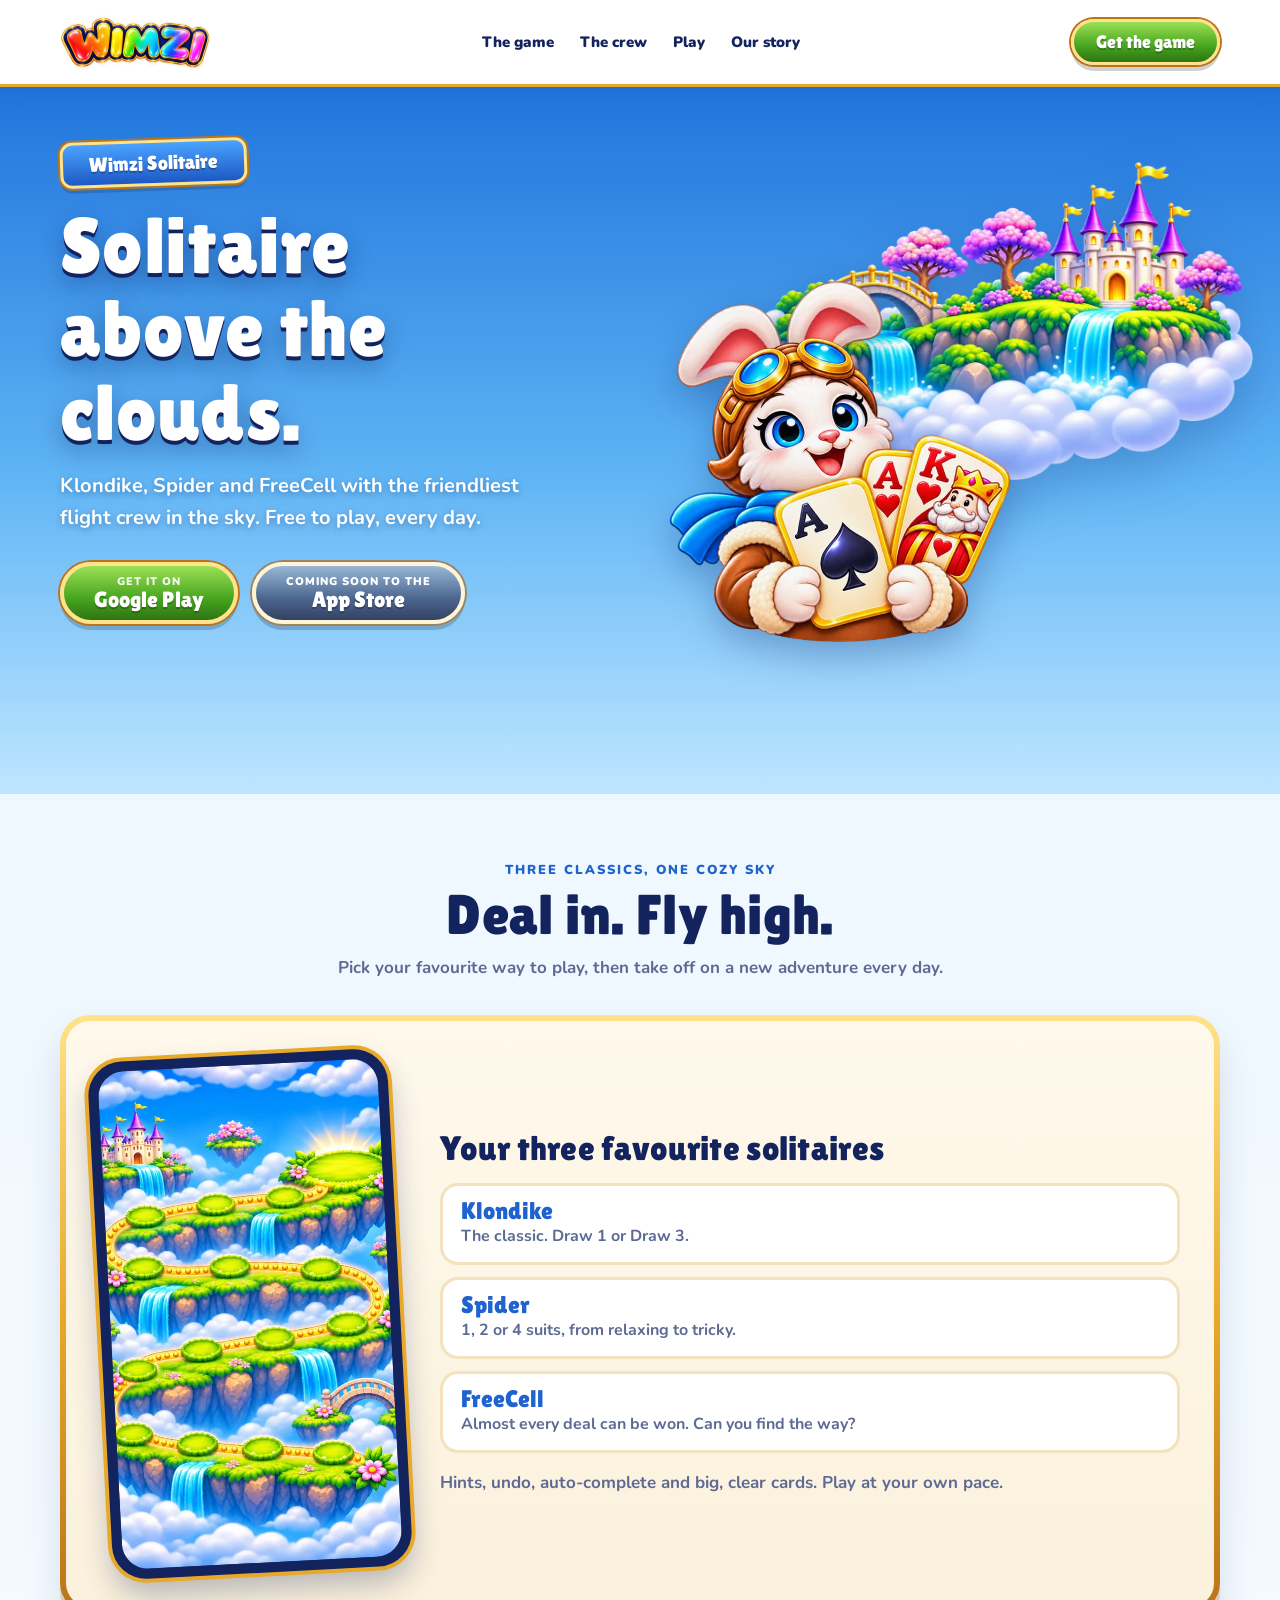
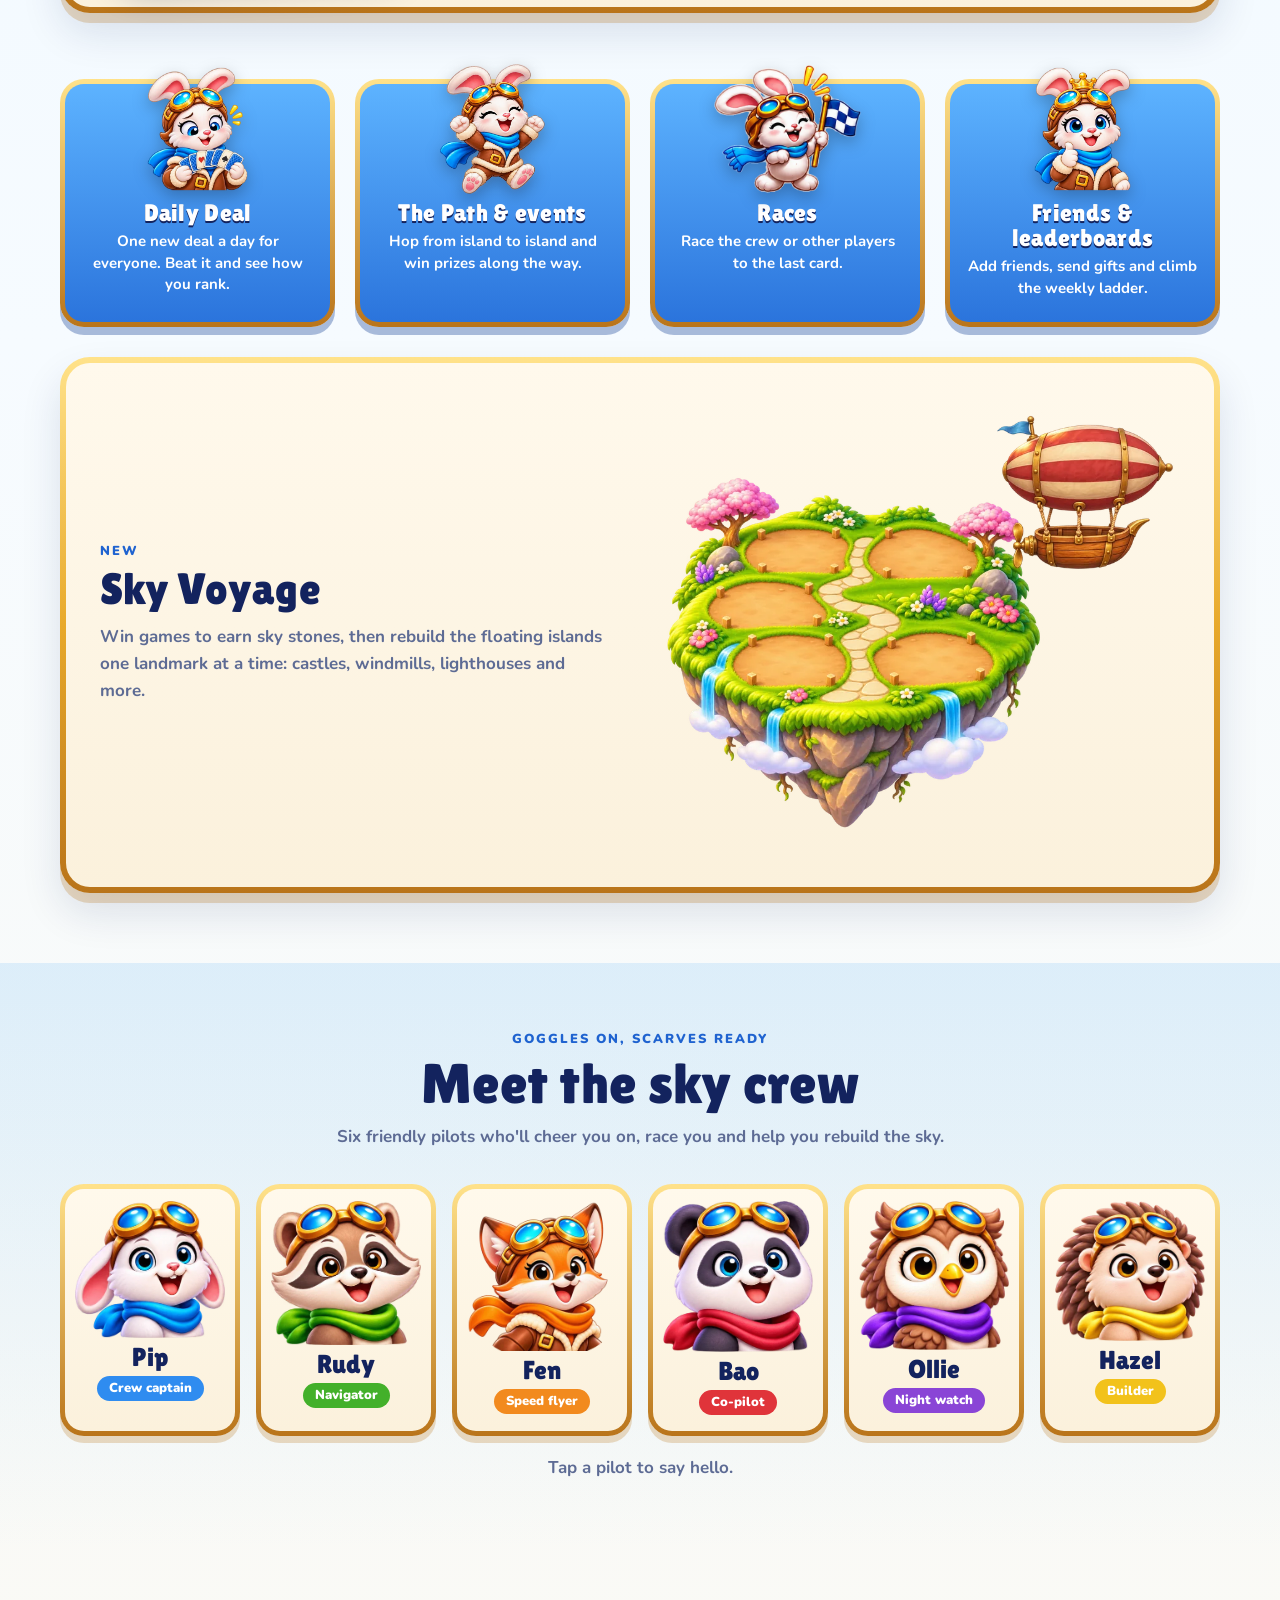
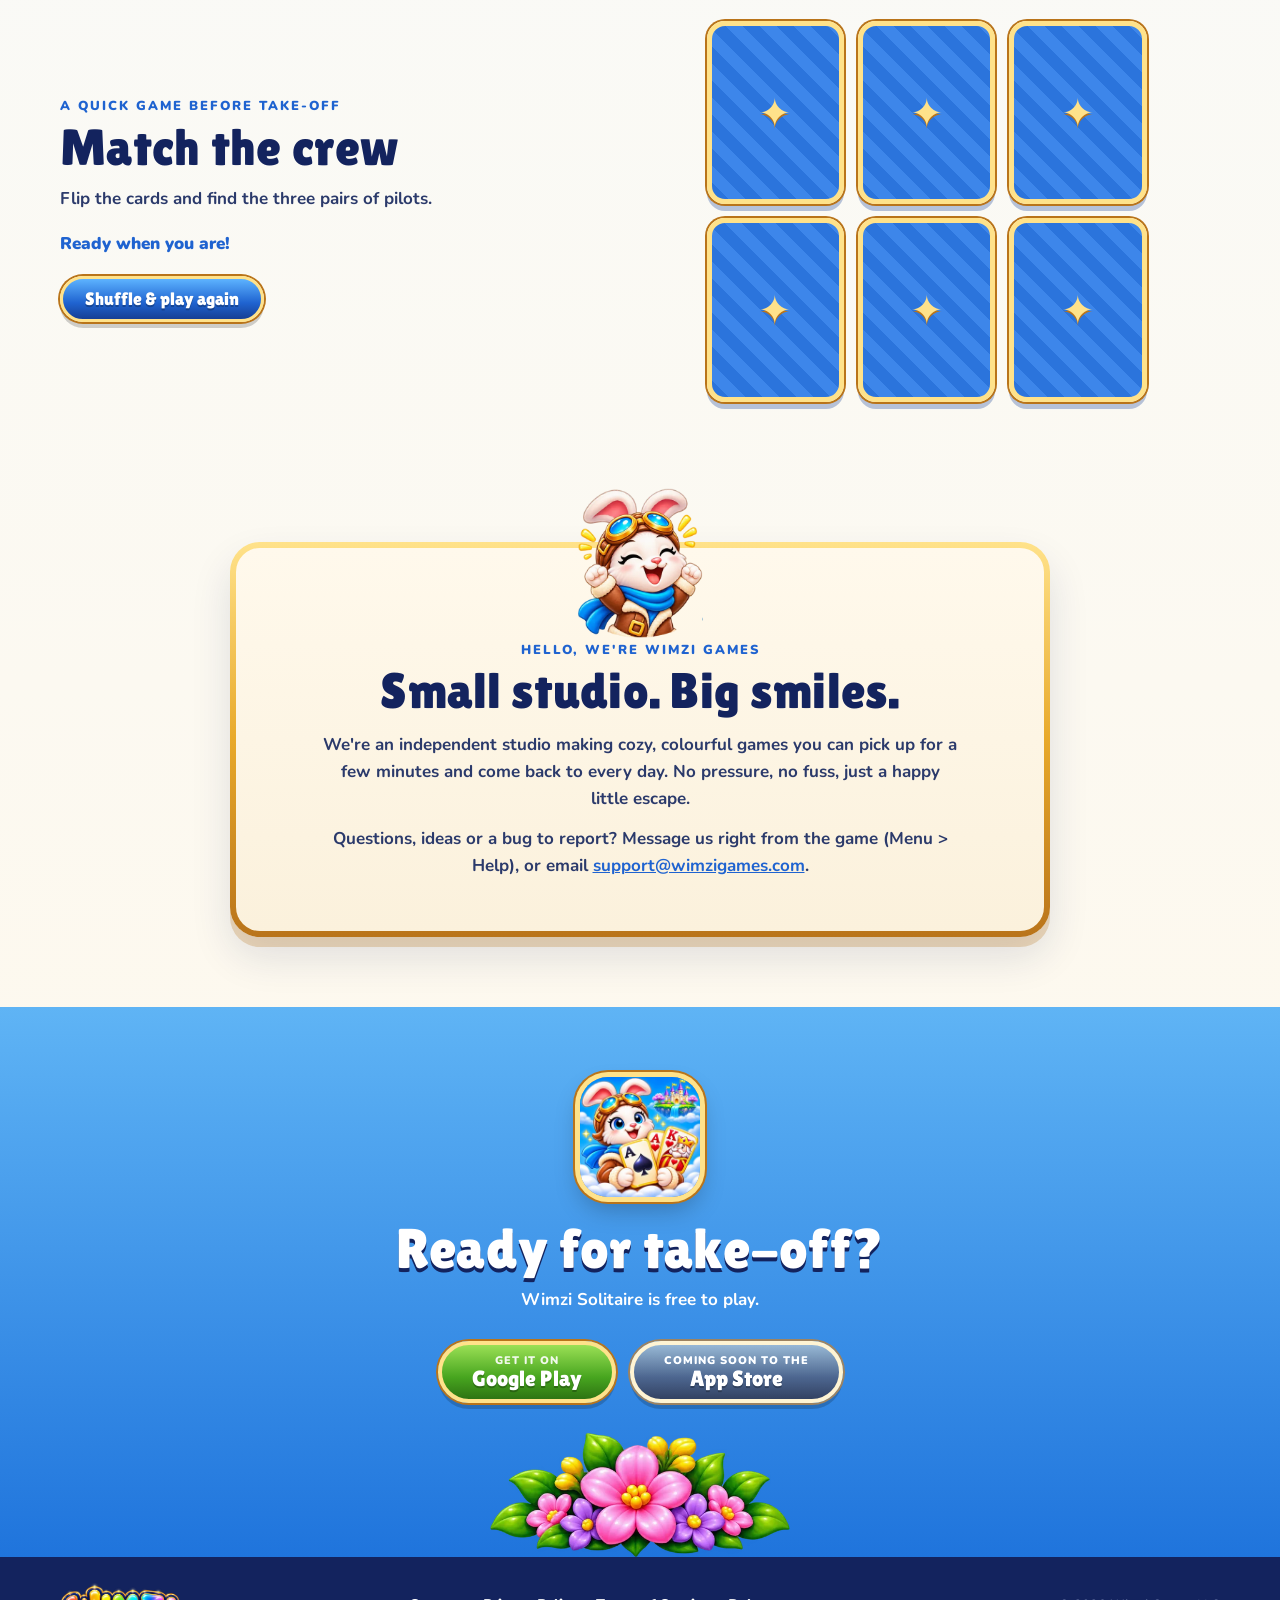
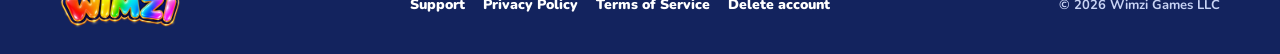
==== commit 1f0fb34e: "Add files via upload" ====
--- a/index.html
+++ b/index.html
@@ -12,7 +12,7 @@
 <meta property="og:description" content="Klondike, Spider and FreeCell with the friendliest flight crew in the sky. Free to play.">
 <meta property="og:url" content="https://wimzigames.com/"><meta property="og:image" content="https://wimzigames.com/assets/og-image.jpg">
 <meta name="twitter:card" content="summary_large_image">
-<link rel="preload" as="image" href="/assets/sky/pip_hero.webp" type="image/webp">
+<link rel="preload" as="image" href="/assets/pip_hero.webp" type="image/webp">
 <link rel="preconnect" href="https://fonts.googleapis.com"><link rel="preconnect" href="https://fonts.gstatic.com" crossorigin>
 <link href="https://fonts.googleapis.com/css2?family=Lilita+One&family=Nunito:wght@600;700;800;900&display=swap" rel="stylesheet">
 <link rel="stylesheet" href="/styles.css">
@@ -43,8 +43,8 @@
         </div>
       </div>
       <div class="hero-art" aria-hidden="true">
-        <img class="castle bob-slow" src="/assets/sky/castle.webp" alt="" width="1100" height="689">
-        <img class="pip bob" src="/assets/sky/pip_hero.webp" alt="" width="640" height="676">
+        <img class="castle bob-slow" src="/assets/castle.webp" alt="" width="1100" height="689">
+        <img class="pip bob" src="/assets/pip_hero.webp" alt="" width="640" height="676">
       </div>
     </div>
     <div class="cloud-bank" aria-hidden="true"></div>
@@ -56,7 +56,7 @@
       <div class="heading"><div class="eyebrow">Three classics, one cozy sky</div><h2>Deal in. Fly high.</h2><p>Pick your favourite way to play, then take off on a new adventure every day.</p></div>
 
       <div class="panel game-panel">
-        <div class="phone"><img src="/assets/sky/path.webp" alt="The Path map in Wimzi Solitaire: floating islands joined by stepping stones" width="560" height="840" loading="lazy"></div>
+        <div class="phone"><img src="/assets/path.webp" alt="The Path map in Wimzi Solitaire: floating islands joined by stepping stones" width="560" height="840" loading="lazy"></div>
         <div class="game-copy">
           <h3>Your three favourite solitaires</h3>
           <ul class="modes">
@@ -69,15 +69,15 @@
       </div>
 
       <div class="features">
-        <article class="tile"><img src="/assets/sky/pip_cards.webp" alt="" width="347" height="420" loading="lazy"><h3>Daily Deal</h3><p>One new deal a day for everyone. Beat it and see how you rank.</p></article>
-        <article class="tile"><img src="/assets/sky/pip_jump.webp" alt="" width="410" height="512" loading="lazy"><h3>The Path &amp; events</h3><p>Hop from island to island and win prizes along the way.</p></article>
-        <article class="tile"><img src="/assets/sky/pip_flag.webp" alt="" width="413" height="362" loading="lazy"><h3>Races</h3><p>Race the crew or other players to the last card.</p></article>
-        <article class="tile"><img src="/assets/sky/pip_crown.webp" alt="" width="335" height="420" loading="lazy"><h3>Friends &amp; leaderboards</h3><p>Add friends, send gifts and climb the weekly ladder.</p></article>
+        <article class="tile"><img src="/assets/pip_cards.webp" alt="" width="347" height="420" loading="lazy"><h3>Daily Deal</h3><p>One new deal a day for everyone. Beat it and see how you rank.</p></article>
+        <article class="tile"><img src="/assets/pip_jump.webp" alt="" width="410" height="512" loading="lazy"><h3>The Path &amp; events</h3><p>Hop from island to island and win prizes along the way.</p></article>
+        <article class="tile"><img src="/assets/pip_flag.webp" alt="" width="413" height="362" loading="lazy"><h3>Races</h3><p>Race the crew or other players to the last card.</p></article>
+        <article class="tile"><img src="/assets/pip_crown.webp" alt="" width="335" height="420" loading="lazy"><h3>Friends &amp; leaderboards</h3><p>Add friends, send gifts and climb the weekly ladder.</p></article>
       </div>
 
       <div class="panel voyage">
         <div class="voyage-copy"><div class="eyebrow">New</div><h3>Sky Voyage</h3><p>Win games to earn sky stones, then rebuild the floating islands one landmark at a time: castles, windmills, lighthouses and more.</p></div>
-        <img class="bob-slow" src="/assets/sky/voyage.webp" alt="A floating island waiting to be rebuilt, with an airship flying past" width="900" height="740" loading="lazy">
+        <img class="bob-slow" src="/assets/voyage.webp" alt="A floating island waiting to be rebuilt, with an airship flying past" width="900" height="740" loading="lazy">
       </div>
     </div>
   </section>
@@ -87,12 +87,12 @@
     <div class="wrap">
       <div class="heading"><div class="eyebrow">Goggles on, scarves ready</div><h2>Meet the sky crew</h2><p>Six friendly pilots who'll cheer you on, race you and help you rebuild the sky.</p></div>
       <div class="crew-grid">
-        <button class="crew-card" data-crew="pip" style="--scarf:#2f8cf0"><img src="/assets/sky/crew_bunny.webp" alt="" width="360" height="329" loading="lazy"><b>Pip</b><span>Crew captain</span></button>
-        <button class="crew-card" data-crew="rudy" style="--scarf:#43b02a"><img src="/assets/sky/crew_raccoon.webp" alt="" width="360" height="345" loading="lazy"><b>Rudy</b><span>Navigator</span></button>
-        <button class="crew-card" data-crew="fen" style="--scarf:#f28a1e"><img src="/assets/sky/crew_fox.webp" alt="" width="360" height="360" loading="lazy"><b>Fen</b><span>Speed flyer</span></button>
-        <button class="crew-card" data-crew="bao" style="--scarf:#e0343a"><img src="/assets/sky/crew_panda.webp" alt="" width="360" height="363" loading="lazy"><b>Bao</b><span>Co-pilot</span></button>
-        <button class="crew-card" data-crew="ollie" style="--scarf:#8a45d6"><img src="/assets/sky/crew_owl.webp" alt="" width="360" height="358" loading="lazy"><b>Ollie</b><span>Night watch</span></button>
-        <button class="crew-card" data-crew="hazel" style="--scarf:#f2c21b"><img src="/assets/sky/crew_hedgehog.webp" alt="" width="360" height="336" loading="lazy"><b>Hazel</b><span>Builder</span></button>
+        <button class="crew-card" data-crew="pip" style="--scarf:#2f8cf0"><img src="/assets/crew_bunny.webp" alt="" width="360" height="329" loading="lazy"><b>Pip</b><span>Crew captain</span></button>
+        <button class="crew-card" data-crew="rudy" style="--scarf:#43b02a"><img src="/assets/crew_raccoon.webp" alt="" width="360" height="345" loading="lazy"><b>Rudy</b><span>Navigator</span></button>
+        <button class="crew-card" data-crew="fen" style="--scarf:#f28a1e"><img src="/assets/crew_fox.webp" alt="" width="360" height="360" loading="lazy"><b>Fen</b><span>Speed flyer</span></button>
+        <button class="crew-card" data-crew="bao" style="--scarf:#e0343a"><img src="/assets/crew_panda.webp" alt="" width="360" height="363" loading="lazy"><b>Bao</b><span>Co-pilot</span></button>
+        <button class="crew-card" data-crew="ollie" style="--scarf:#8a45d6"><img src="/assets/crew_owl.webp" alt="" width="360" height="358" loading="lazy"><b>Ollie</b><span>Night watch</span></button>
+        <button class="crew-card" data-crew="hazel" style="--scarf:#f2c21b"><img src="/assets/crew_hedgehog.webp" alt="" width="360" height="336" loading="lazy"><b>Hazel</b><span>Builder</span></button>
       </div>
       <p class="hint">Tap a pilot to say hello.</p>
     </div>
@@ -116,7 +116,7 @@
   <section id="story" class="section">
     <div class="wrap">
       <div class="panel story">
-        <img class="story-pip bob" src="/assets/sky/pip_cheer.webp" alt="" width="420" height="420" loading="lazy">
+        <img class="story-pip bob" src="/assets/pip_cheer.webp" alt="" width="420" height="420" loading="lazy">
         <div class="eyebrow">Hello, we're Wimzi Games</div>
         <h2>Small studio. Big smiles.</h2>
         <p>We're an independent studio making cozy, colourful games you can pick up for a few minutes and come back to every day. No pressure, no fuss, just a happy little escape.</p>
@@ -128,14 +128,14 @@
   <!-- Get the game -->
   <section id="get" class="get">
     <div class="wrap get-inner">
-      <img class="app-icon" src="/assets/sky/app_icon.webp" alt="Wimzi Solitaire app icon" width="256" height="256" loading="lazy">
+      <img class="app-icon" src="/assets/app_icon.webp" alt="Wimzi Solitaire app icon" width="256" height="256" loading="lazy">
       <h2>Ready for take-off?</h2>
       <p>Wimzi Solitaire is free to play.</p>
       <div class="stores">
         <a class="btn btn-green store-play" href="https://play.google.com/store/apps/details?id=com.wimzigames.solitaire&amp;utm_source=website&amp;utm_medium=get" rel="noopener"><small>Get it on</small>Google Play</a>
         <a class="btn btn-blue store-apple" data-appstore><small>Download on the</small>App Store</a>
       </div>
-      <img class="flowers" src="/assets/sky/flowers.webp" alt="" width="500" height="207" loading="lazy">
+      <img class="flowers" src="/assets/flowers.webp" alt="" width="500" height="207" loading="lazy">
     </div>
   </section>
 </main>
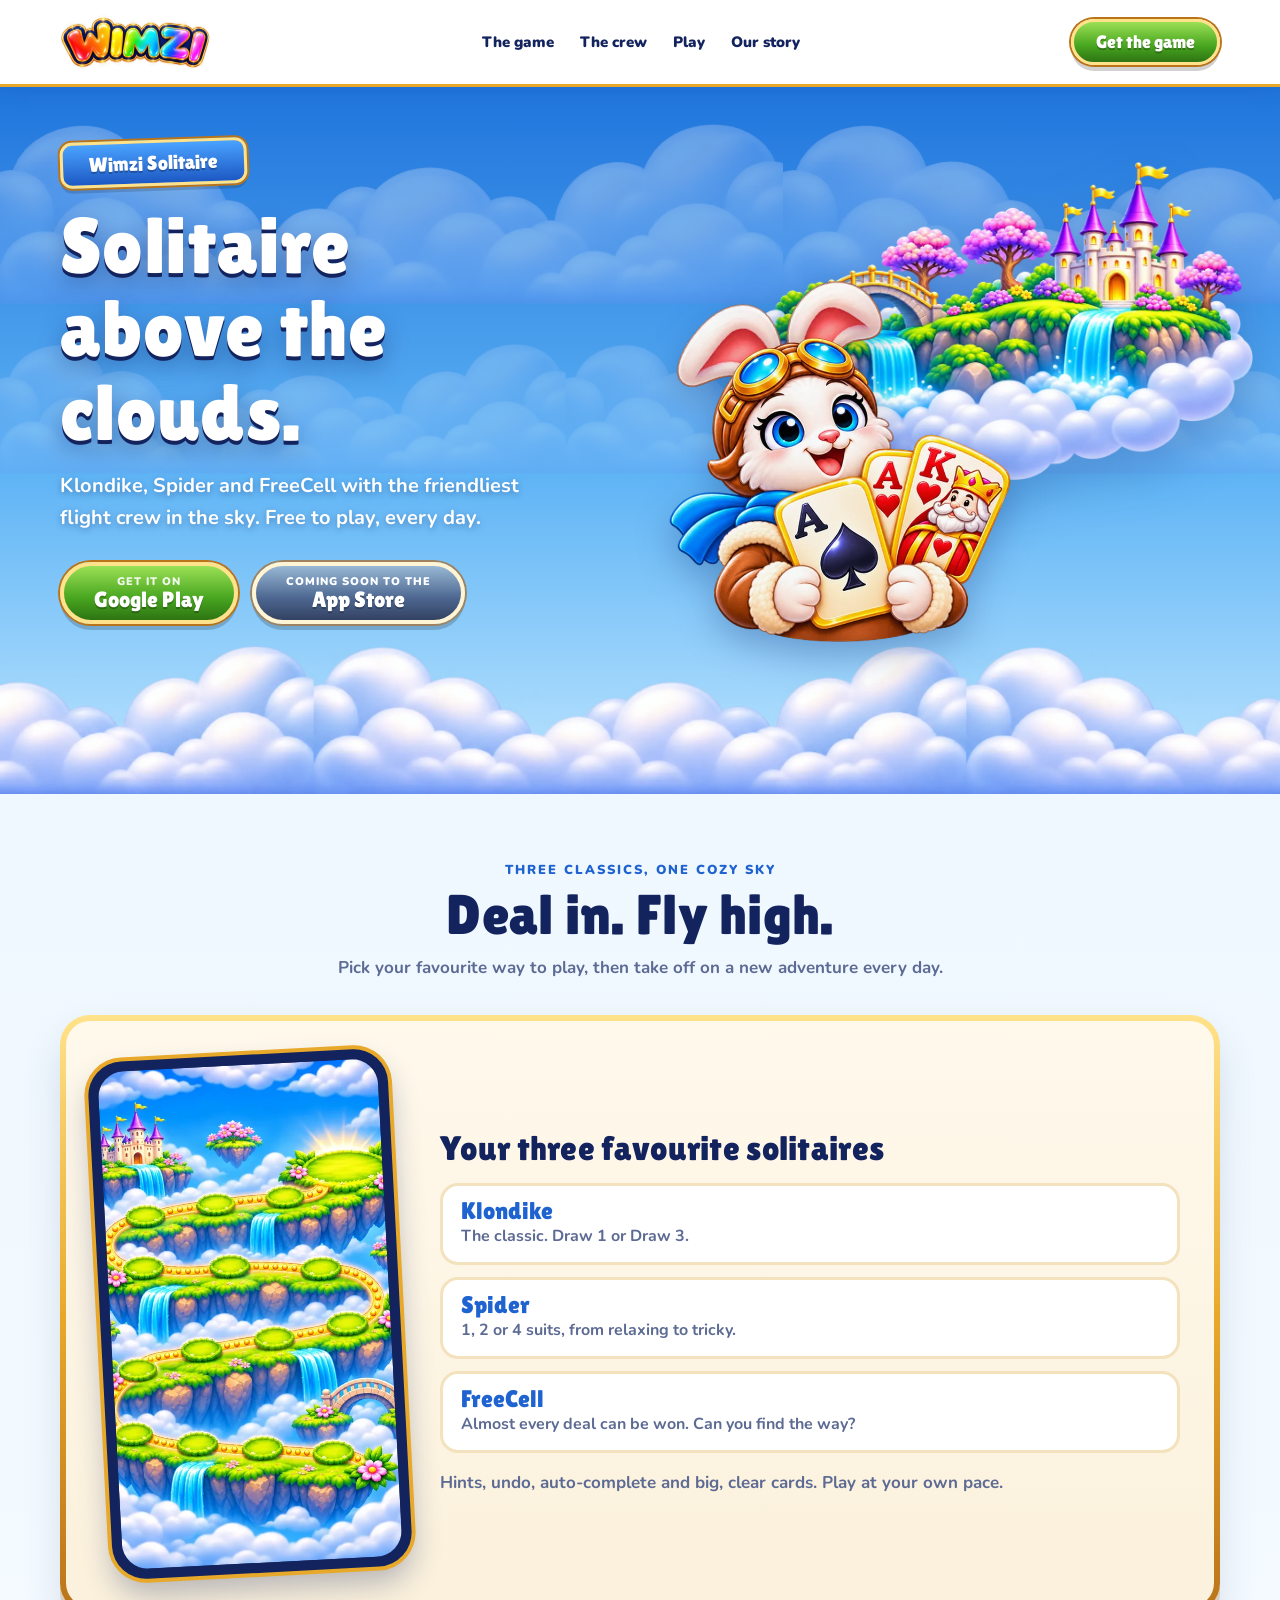
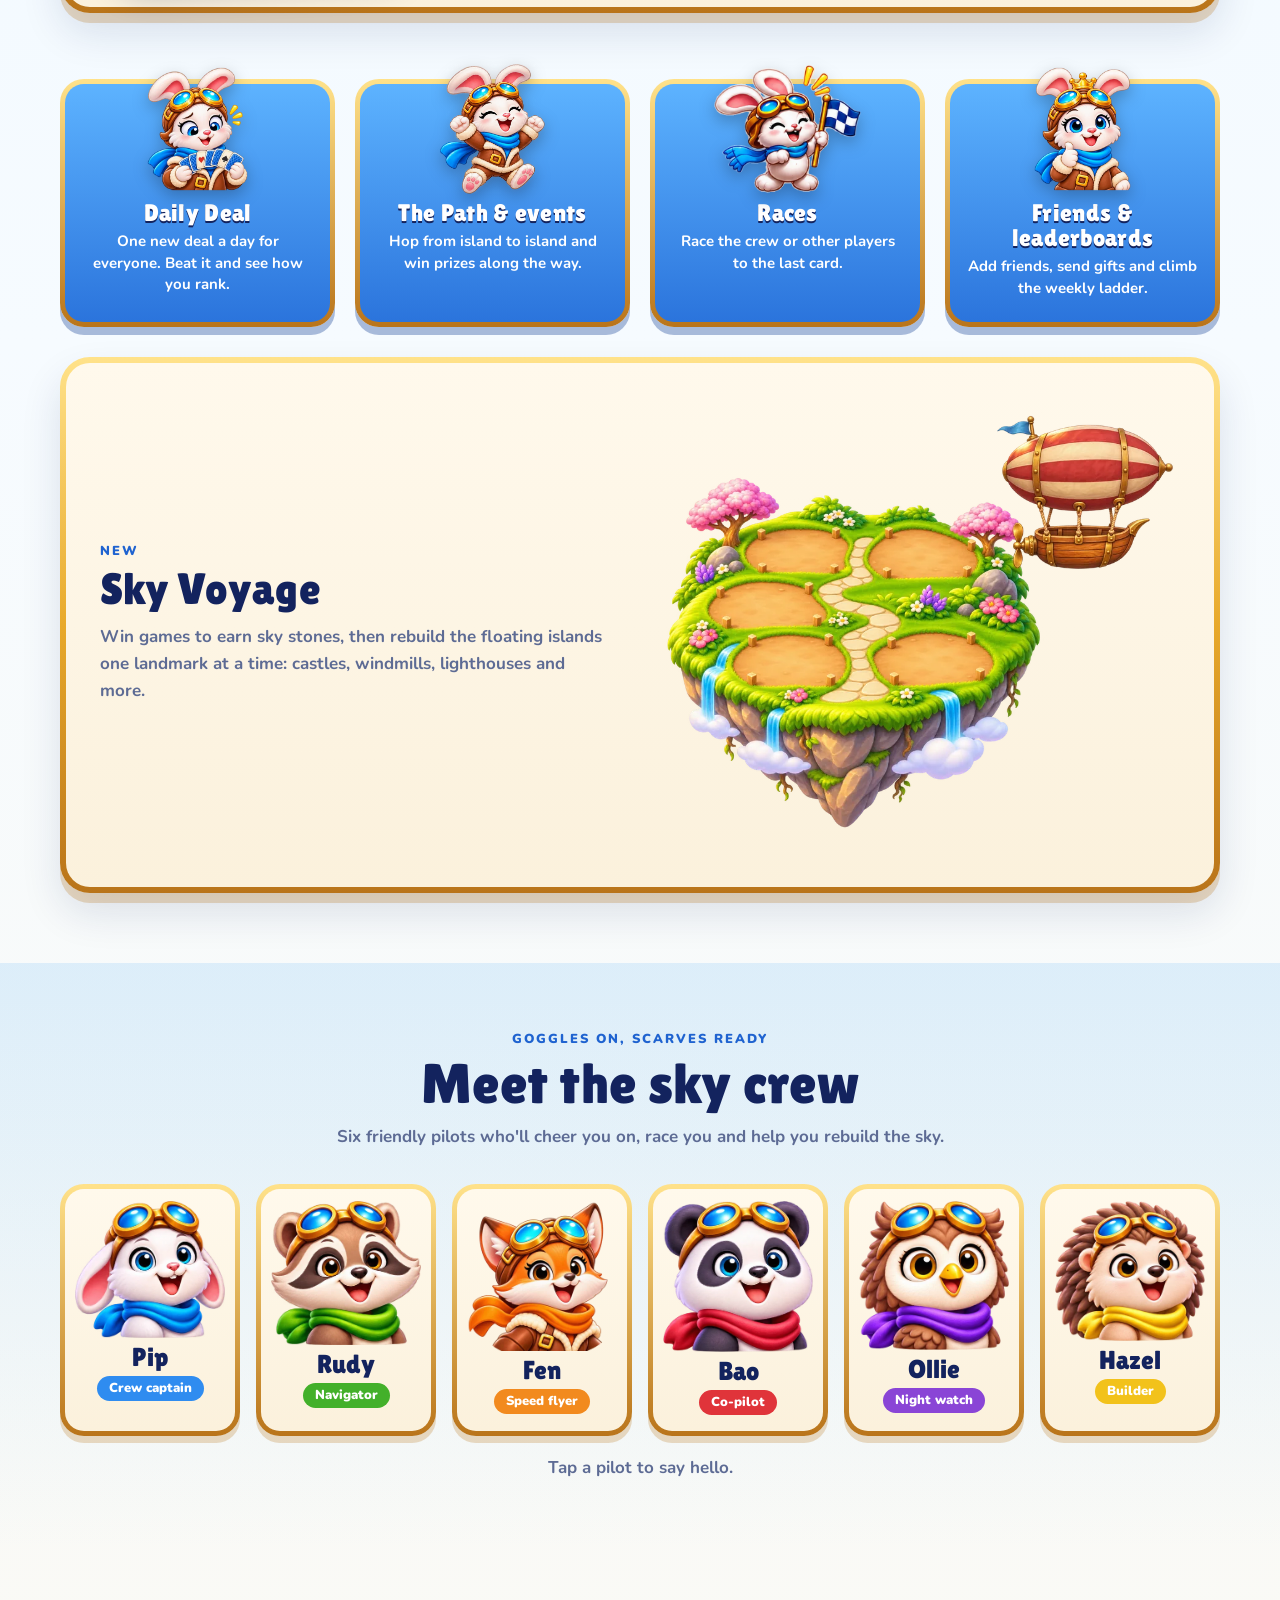
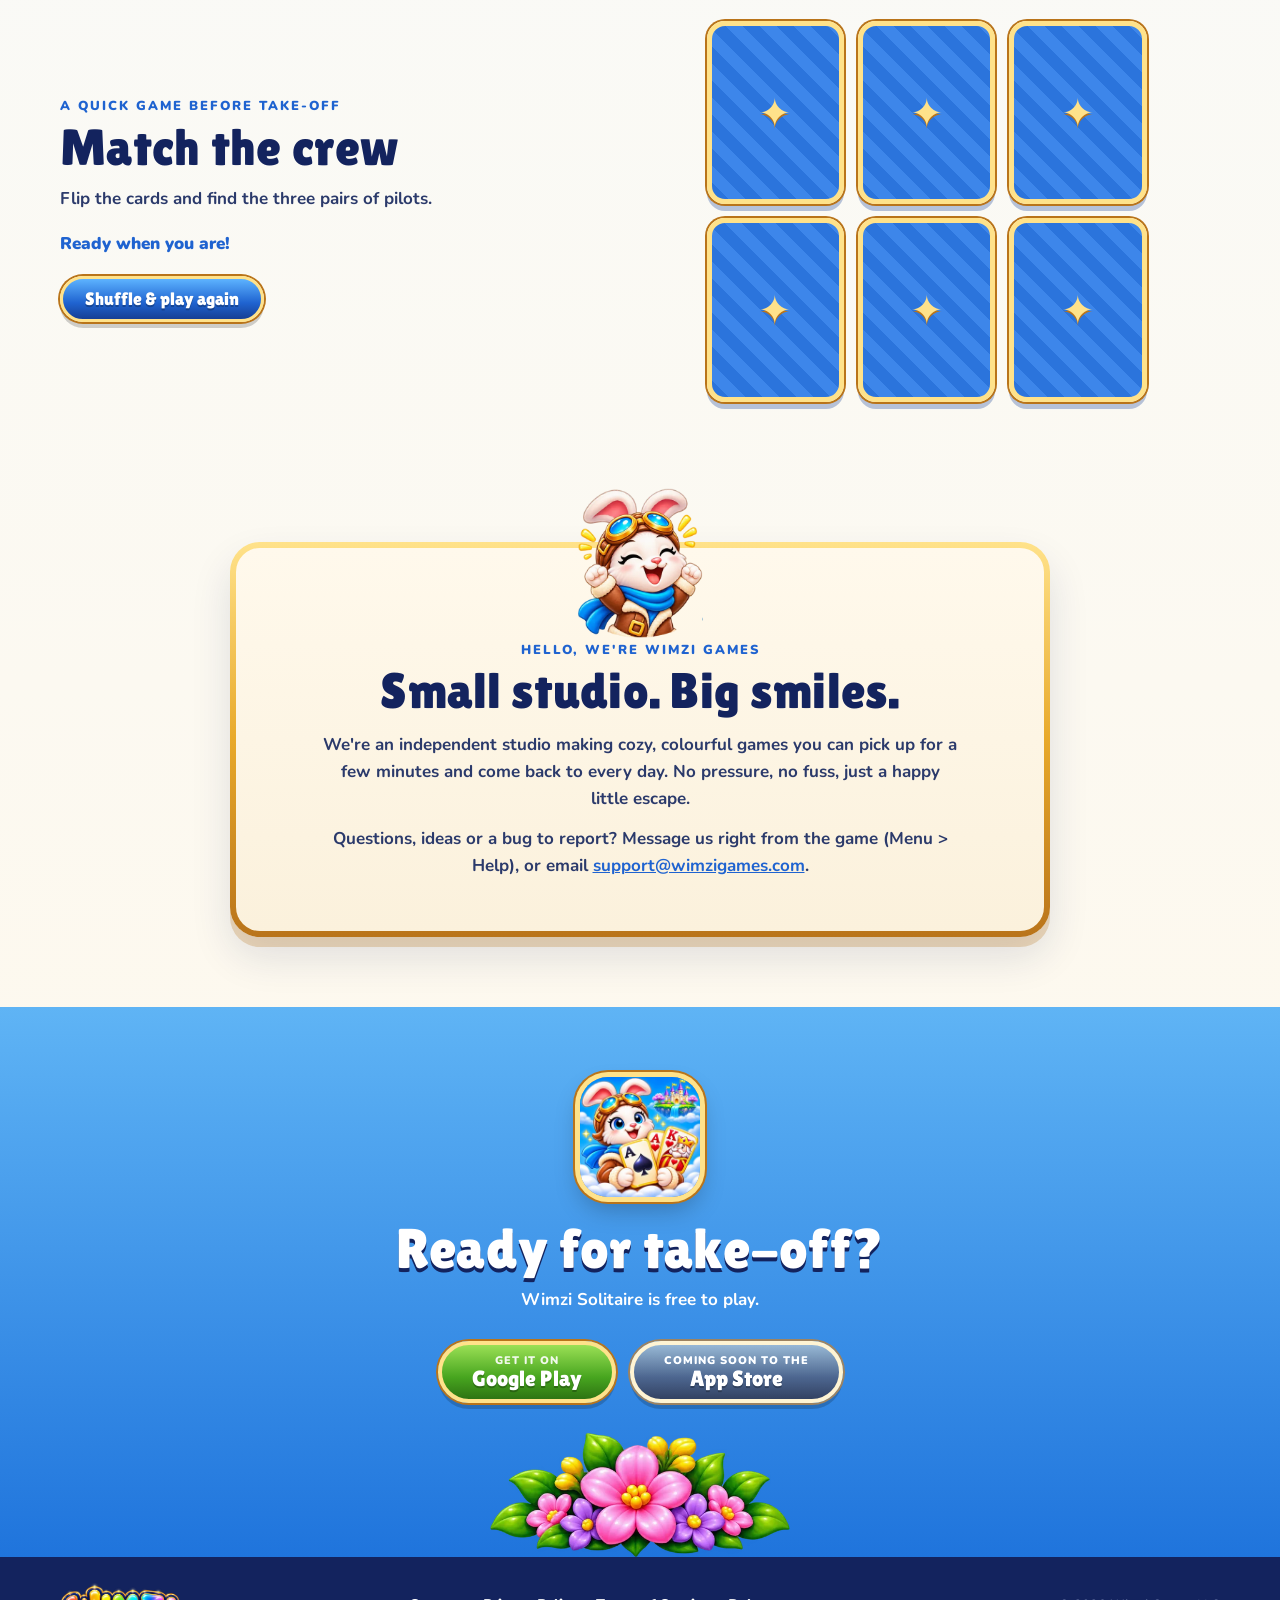
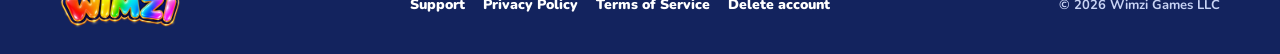
==== commit 3fb8cb45: "Add files via upload" ====
--- a/index.html
+++ b/index.html
@@ -15,7 +15,7 @@
 <link rel="preload" as="image" href="/assets/pip_hero.webp" type="image/webp">
 <link rel="preconnect" href="https://fonts.googleapis.com"><link rel="preconnect" href="https://fonts.gstatic.com" crossorigin>
 <link href="https://fonts.googleapis.com/css2?family=Lilita+One&family=Nunito:wght@600;700;800;900&display=swap" rel="stylesheet">
-<link rel="stylesheet" href="/styles.css">
+<link rel="stylesheet" href="/styles.css?v=2">
 </head>
 <body>
 <a class="skip" href="#main">Skip to content</a>
@@ -156,6 +156,7 @@
   <p class="crew-bio"></p>
 </dialog>
 
-<script src="/app.js"></script>
+<script src="/store.js?v=1"></script>
+<script src="/app.js?v=3"></script>
 </body>
 </html>
--- a/styles.css
+++ b/styles.css
@@ -47,9 +47,9 @@
 .hero-art{position:relative;min-height:440px}
 .hero-art .castle{position:absolute;right:-6%;top:0;width:92%;filter:drop-shadow(0 18px 24px rgba(10,40,110,.25))}
 .hero-art .pip{position:absolute;left:0;bottom:-40px;width:62%;filter:drop-shadow(0 14px 18px rgba(10,40,110,.3))}
-.sky-clouds{position:absolute;left:0;width:200%;height:180px;background:url(/assets/sky/clouds.webp) repeat-x;background-size:auto 100%;opacity:.3;z-index:1;animation:drift 90s linear infinite}
+.sky-clouds{position:absolute;left:0;width:200%;height:180px;background:url(/assets/clouds.webp) repeat-x;background-size:auto 100%;opacity:.3;z-index:1;animation:drift 90s linear infinite}
 .sky-clouds.c1{top:40px}.sky-clouds.c2{top:260px;opacity:.18;height:130px;animation-duration:140s}
-.cloud-bank{position:absolute;left:0;right:0;bottom:-2px;height:150px;background:url(/assets/sky/clouds.webp) center bottom/auto 100% repeat-x;z-index:3}
+.cloud-bank{position:absolute;left:0;right:0;bottom:-2px;height:150px;background:url(/assets/clouds.webp) center bottom/auto 100% repeat-x;z-index:3}
 @keyframes drift{from{transform:translateX(0)}to{transform:translateX(-50%)}}
 .bob{animation:bob 4s ease-in-out infinite}.bob-slow{animation:bob 6s ease-in-out infinite}
 @keyframes bob{0%,100%{transform:translateY(0)}50%{transform:translateY(-12px)}}
